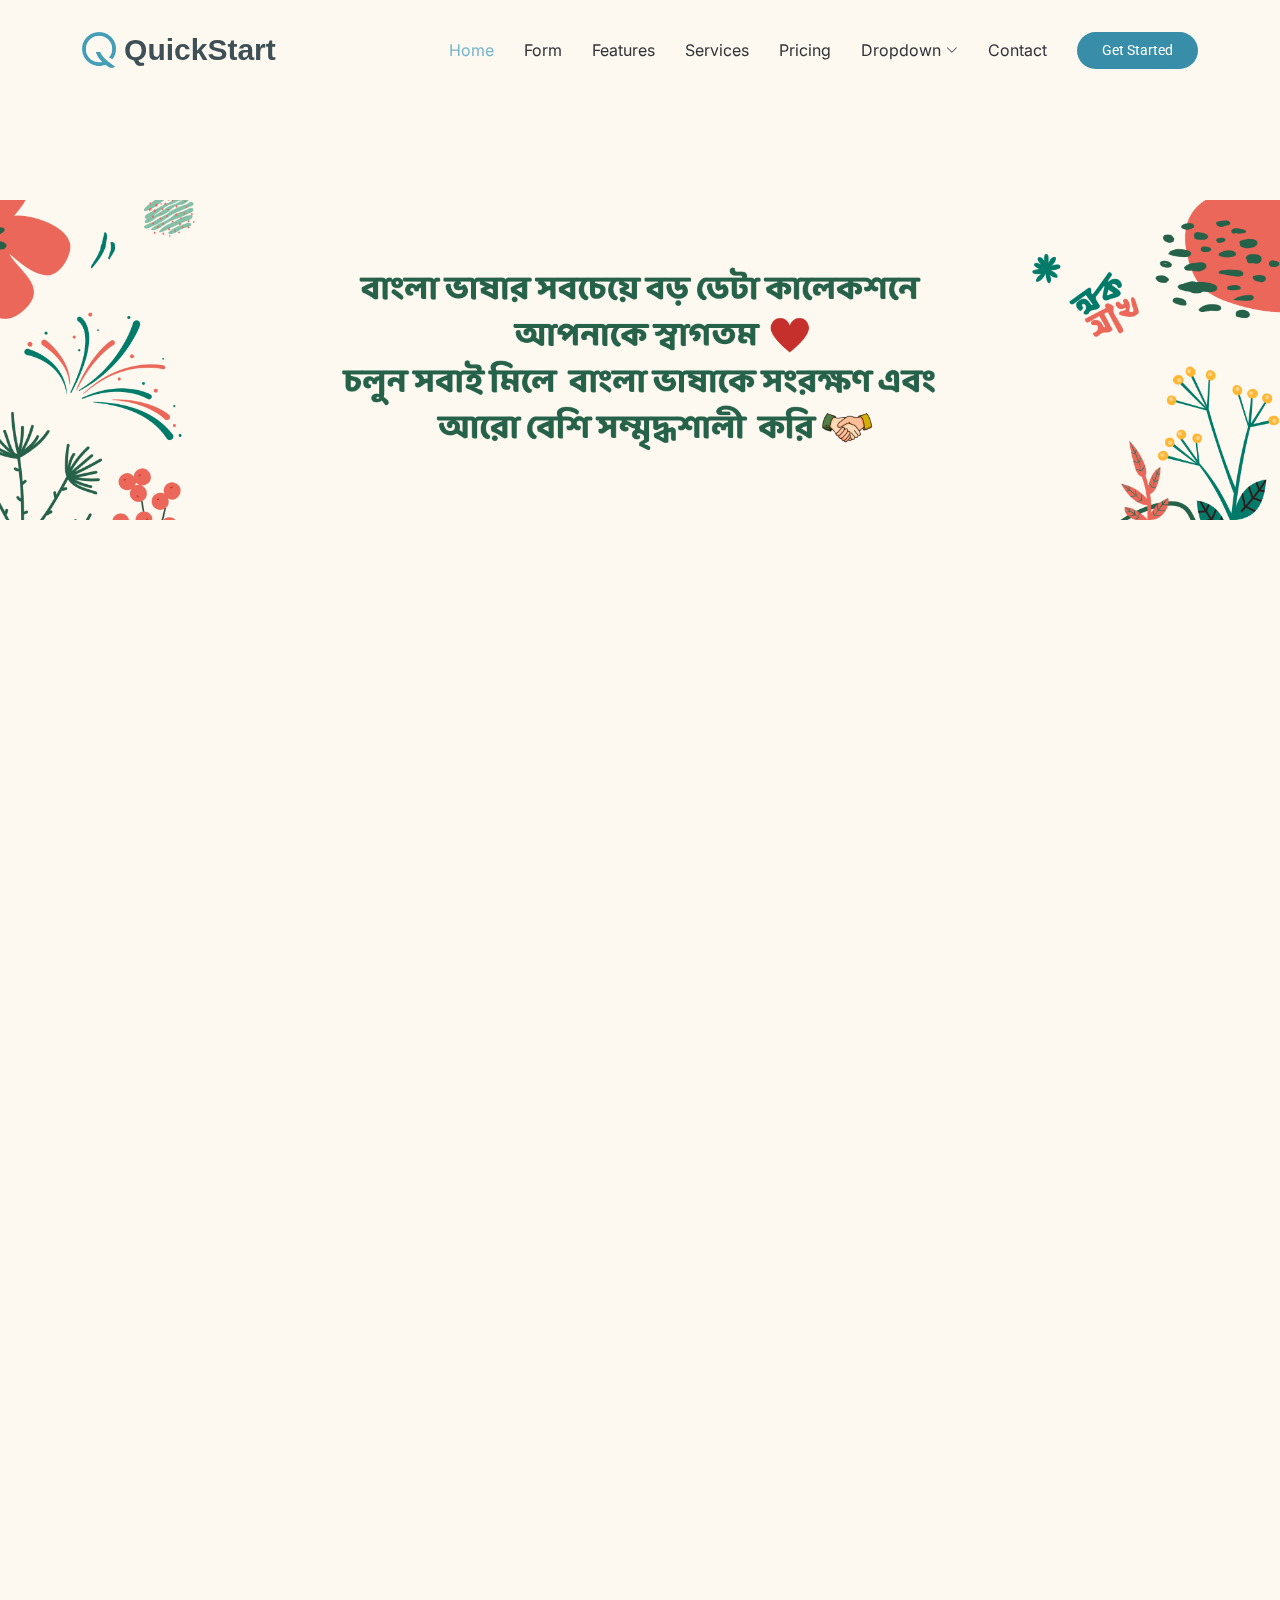
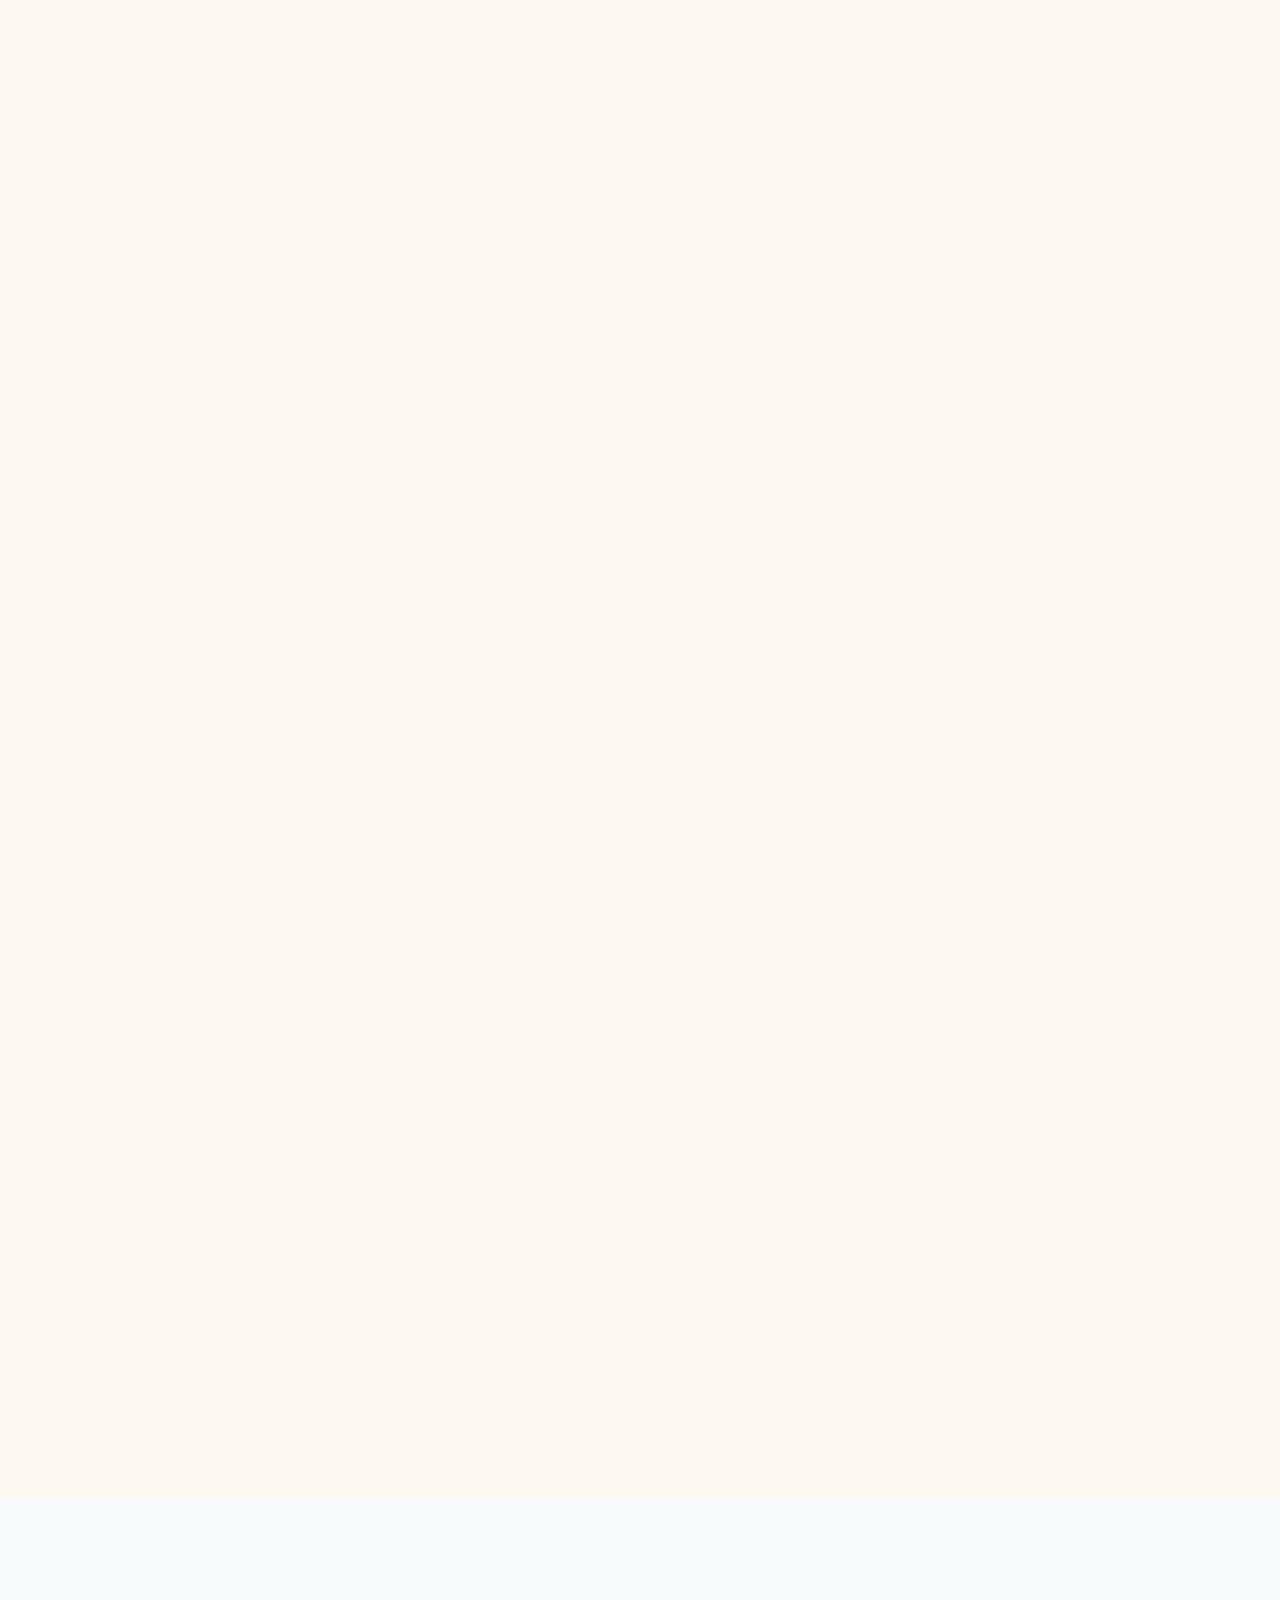
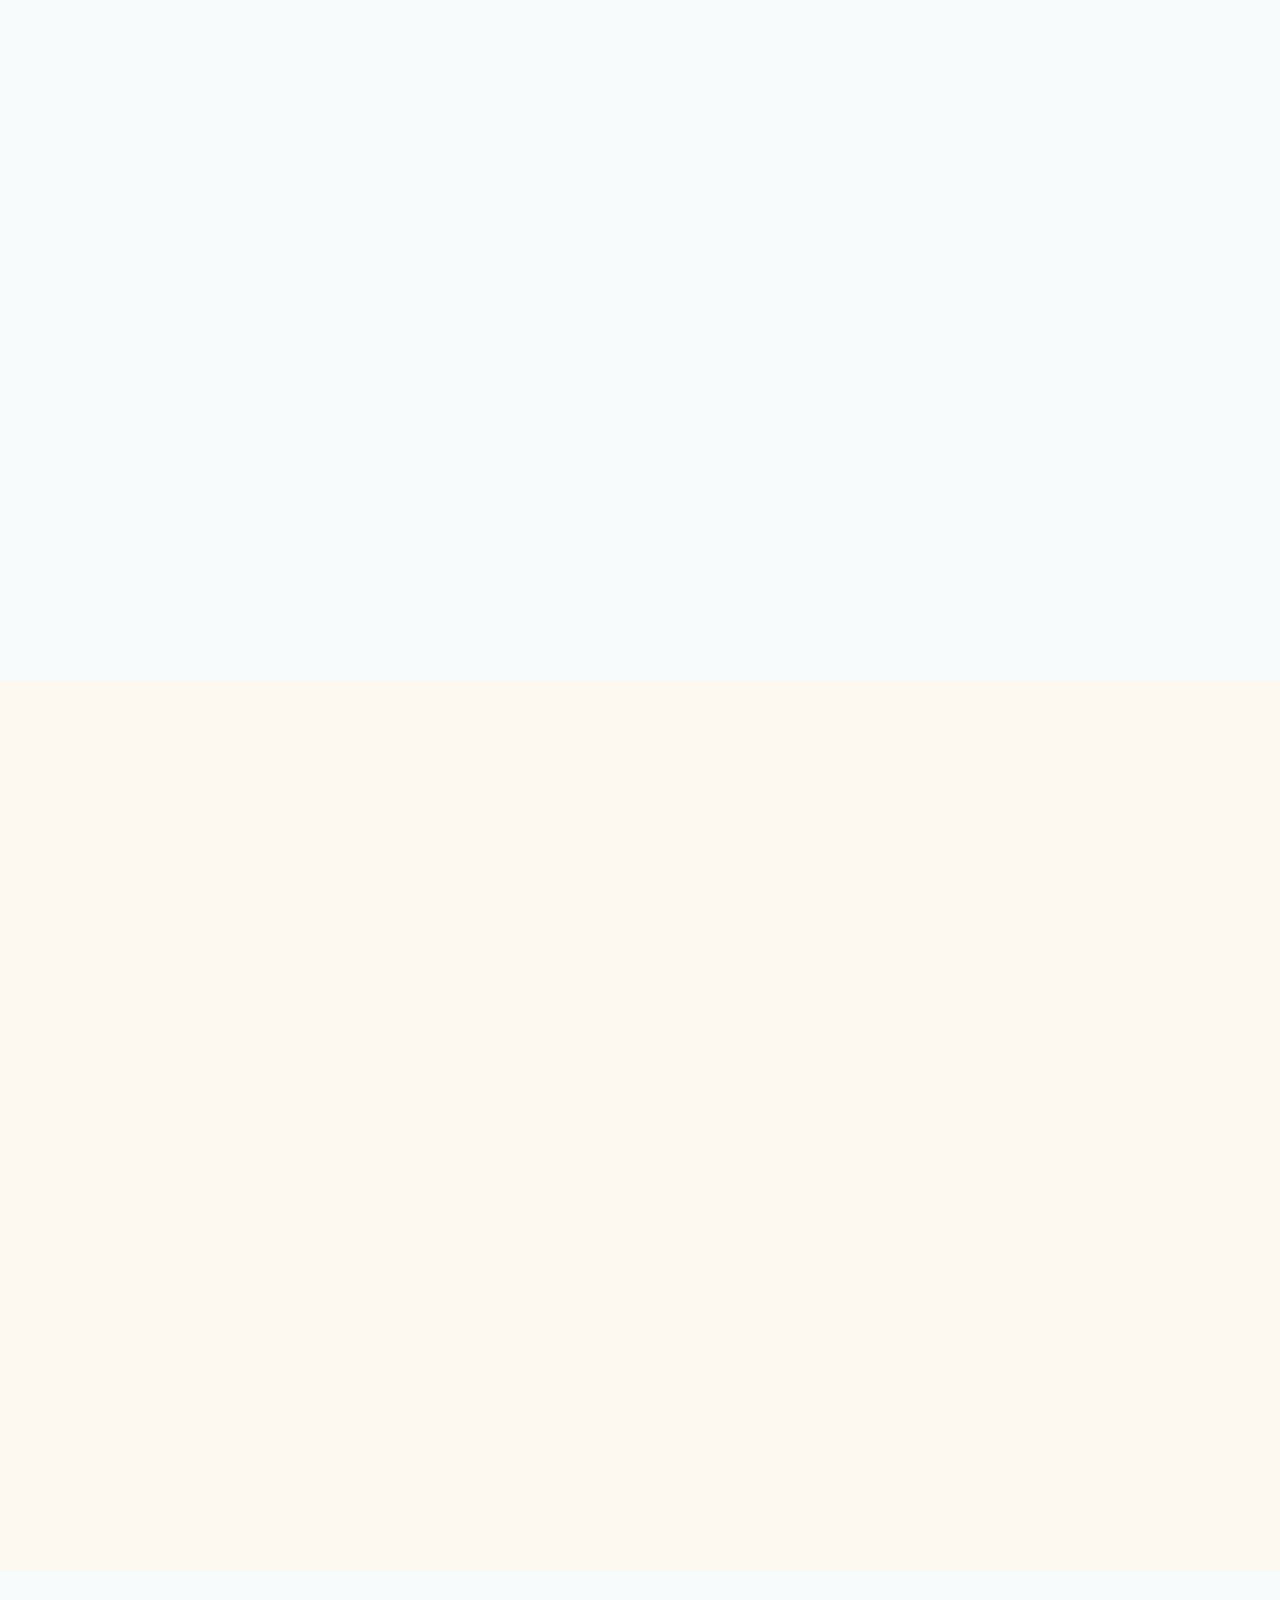
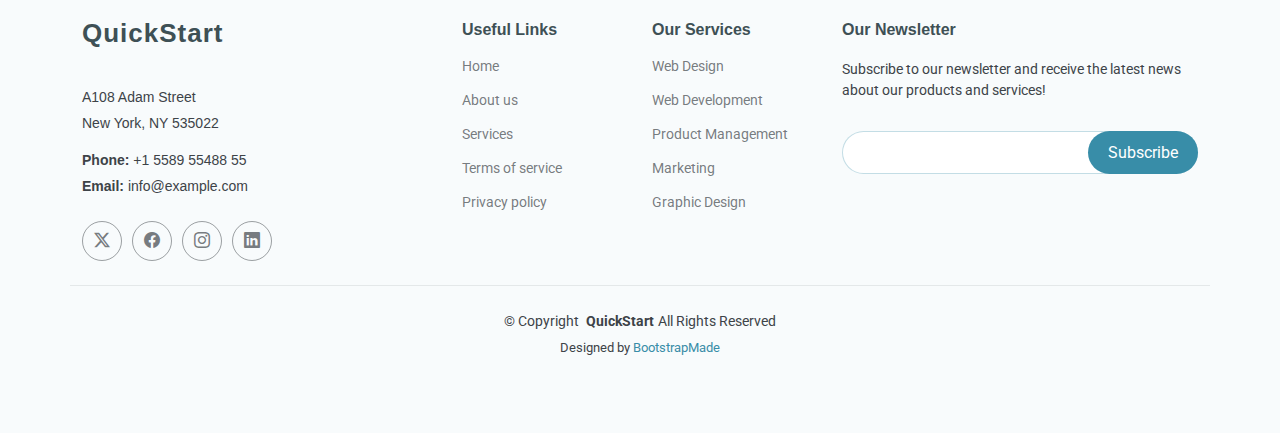
==== index.html @ 10b3183c "header image fixed 2.0" ====
<!DOCTYPE html>
<html lang="en">

<head>
  <meta charset="utf-8">
  <meta content="width=device-width, initial-scale=1.0" name="viewport">
  <title>Index - QuickStart Bootstrap Template</title>
  <meta name="description" content="">
  <meta name="keywords" content="">

  <!-- Favicons -->
  <link href="assets/img/favicon.png" rel="icon">
  <link href="assets/img/apple-touch-icon.png" rel="apple-touch-icon">

  <!-- Fonts -->
  <link href="https://fonts.googleapis.com" rel="preconnect">
  <link href="https://fonts.gstatic.com" rel="preconnect" crossorigin>
  <link
    href="https://fonts.googleapis.com/css2?family=Roboto:ital,wght@0,100;0,300;0,400;0,500;0,700;0,900;1,100;1,300;1,400;1,500;1,700;1,900&family=Inter:wght@100;200;300;400;500;600;700;800;900&family=Nunito:ital,wght@0,200;0,300;0,400;0,500;0,600;0,700;0,800;0,900;1,200;1,300;1,400;1,500;1,600;1,700;1,800;1,900&display=swap"
    rel="stylesheet">

  <!-- Vendor CSS Files -->
  <link href="assets/vendor/bootstrap/css/bootstrap.min.css" rel="stylesheet">
  <link href="assets/vendor/bootstrap-icons/bootstrap-icons.css" rel="stylesheet">
  <link href="assets/vendor/aos/aos.css" rel="stylesheet">
  <link href="assets/vendor/glightbox/css/glightbox.min.css" rel="stylesheet">
  <link href="assets/vendor/swiper/swiper-bundle.min.css" rel="stylesheet">

  <!-- Main CSS File -->
  <link href="assets/css/main.css" rel="stylesheet">

  <link href="https://fonts.googleapis.com/css2?family=Baloo+Da+2:wght@400;500&display=swap" rel="stylesheet">

<style>
  .bangla-text {
    font-family: 'Baloo Da 2', sans-serif !important;
    color: #09624B !important;
    font-size: 35px !important;
    font-weight: 700 !important;
    line-height: 56px !important;
    margin: 0 !important;
  }

  /* For small mobile devices (up to 480px) */
  @media (max-width: 480px) {
    .bangla-text {
      font-size: 24px !important;
      line-height: 36px !important;
    }
  }

  /* For medium mobile devices (481px - 767px) */
  @media (min-width: 481px) and (max-width: 767px) {
    .bangla-text {
      font-size: 20px !important;
      line-height: 42px !important;
    }
  }

  /* For tablets (768px - 1024px) */
  @media (min-width: 768px) and (max-width: 1024px) {
    .bangla-text {
      font-size: 22px !important;
      line-height: 48px !important;
    }
  }

  /* For small desktops (1025px - 1280px) */
  @media (min-width: 1025px) and (max-width: 1280px) {
    .bangla-text {
      font-size: 35px !important;
      line-height: 56px !important;
    }
  }

  /* For large desktops (1281px and above) */
  @media (min-width: 1281px) {
    .bangla-text {
      font-size: 38px !important;
      line-height: 60px !important;
    }
  }
</style>

  <!-- =======================================================
  * Template Name: QuickStart
  * Template URL: https://bootstrapmade.com/quickstart-bootstrap-startup-website-template/
  * Updated: Aug 07 2024 with Bootstrap v5.3.3
  * Author: BootstrapMade.com
  * License: https://bootstrapmade.com/license/
  ======================================================== -->
</head>

<body class="index-page">

  <header id="header" class="header d-flex align-items-center fixed-top">
    <div class="container-fluid container-xl position-relative d-flex align-items-center">

      <a href="index.html" class="logo d-flex align-items-center me-auto">
        <img src="assets/img/logo.png" alt="">
        <h1 class="sitename">QuickStart</h1>
      </a>

      <nav id="navmenu" class="navmenu">
        <ul>
          <li><a href="index.html#hero" class="active">Home</a></li>
          <li><a href="index.html#form">Form</a></li>
          <li><a href="index.html#features">Features</a></li>
          <li><a href="index.html#services">Services</a></li>
          <li><a href="index.html#pricing">Pricing</a></li>
          <li class="dropdown"><a href="#"><span>Dropdown</span> <i class="bi bi-chevron-down toggle-dropdown"></i></a>
            <ul>
              <li><a href="#">Dropdown 1</a></li>
              <li class="dropdown"><a href="#"><span>Deep Dropdown</span> <i
                    class="bi bi-chevron-down toggle-dropdown"></i></a>
                <ul>
                  <li><a href="#">Deep Dropdown 1</a></li>
                  <li><a href="#">Deep Dropdown 2</a></li>
                  <li><a href="#">Deep Dropdown 3</a></li>
                  <li><a href="#">Deep Dropdown 4</a></li>
                  <li><a href="#">Deep Dropdown 5</a></li>
                </ul>
              </li>
              <li><a href="#">Dropdown 2</a></li>
              <li><a href="#">Dropdown 3</a></li>
              <li><a href="#">Dropdown 4</a></li>
            </ul>
          </li>
          <li><a href="index.html#contact">Contact</a></li>
        </ul>
        <i class="mobile-nav-toggle d-xl-none bi bi-list"></i>
      </nav>

      <a class="btn-getstarted" href="index.html#about">Get Started</a>

    </div>
  </header>

  <main class="main">

    <!-- Hero Section -->
    <section id="hero" class="hero section">

      <div class="hero-bg">
        <img src="assets/img/custom/h1img.png">
      </div>


<!--      <div class="container text-center">-->
<!--        <div class="d-flex flex-column justify-content-center align-items-center">-->
<!--          <h1 data-aos="fade-up" class="bangla-text">বাংলা ভাষার সবচেয়ে বড় ডেটা কালেকশনে আপনাকে-->
<!--            স্বাগতম ❤️ <br>-->
<!--            চলুন সবাই মিলে বাংলা ভাষাকে সংরক্ষণ এবং-->
<!--            আরো বেশি সম্মৃদ্ধশালী করি</h1>-->

<!--          <div class="d-flex" data-aos="fade-up" data-aos-delay="200">-->
<!--            <a href="#about" class="btn-get-started">Get Started</a>-->
<!--            <a href="https://www.youtube.com/watch?v=Y7f98aduVJ8"-->
<!--              class="glightbox btn-watch-video d-flex align-items-center"><i class="bi bi-play-circle"></i><span>Watch-->
<!--                Video</span></a>-->
<!--          </div>-->

<!--        </div>-->
<!--      </div>-->

    </section><!-- /Hero Section -->


    <section id="form">
      <div class="container">
        <div class="row justify-content-center align-items-center">
          <iframe
            src="https://docs.google.com/forms/d/e/1FAIpQLSd2ylIhXduyusSPLFZAoxOhBKJCAeEVONIK8VtoV6R7YrQR6w/viewform?embedded=true"
            width="640" height="2045" frameborder="0" marginheight="0" marginwidth="0">Loading…</iframe>
        </div>
      </div>
    </section>

<!--    &lt;!&ndash; Featured Services Section &ndash;&gt;-->
<!--    <section id="featured-services" class="featured-services section light-background">-->

<!--      <div class="container">-->

<!--        <div class="row gy-4">-->

<!--          <div class="col-xl-4 col-lg-6" data-aos="fade-up" data-aos-delay="100">-->
<!--            <div class="service-item d-flex">-->
<!--              <div class="icon flex-shrink-0"><i class="bi bi-briefcase"></i></div>-->
<!--              <div>-->
<!--                <h4 class="title"><a href="#" class="stretched-link">Lorem Ipsum</a></h4>-->
<!--                <p class="description">Voluptatum deleniti atque corrupti quos dolores et quas molestias excepturi</p>-->
<!--              </div>-->
<!--            </div>-->
<!--          </div>-->
<!--          &lt;!&ndash; End Service Item &ndash;&gt;-->

<!--          <div class="col-xl-4 col-lg-6" data-aos="fade-up" data-aos-delay="200">-->
<!--            <div class="service-item d-flex">-->
<!--              <div class="icon flex-shrink-0"><i class="bi bi-card-checklist"></i></div>-->
<!--              <div>-->
<!--                <h4 class="title"><a href="#" class="stretched-link">Dolor Sitema</a></h4>-->
<!--                <p class="description">Minim veniam, quis nostrud exercitation ullamco laboris nisi ut aliquip exa</p>-->
<!--              </div>-->
<!--            </div>-->
<!--          </div>&lt;!&ndash; End Service Item &ndash;&gt;-->

<!--          <div class="col-xl-4 col-lg-6" data-aos="fade-up" data-aos-delay="300">-->
<!--            <div class="service-item d-flex">-->
<!--              <div class="icon flex-shrink-0"><i class="bi bi-bar-chart"></i></div>-->
<!--              <div>-->
<!--                <h4 class="title"><a href="#" class="stretched-link">Sed ut perspiciatis</a></h4>-->
<!--                <p class="description">Duis aute irure dolor in reprehenderit in voluptate velit esse cillum</p>-->
<!--              </div>-->
<!--            </div>-->
<!--          </div>&lt;!&ndash; End Service Item &ndash;&gt;-->

<!--        </div>-->

<!--      </div>-->

<!--    </section>&lt;!&ndash; /Featured Services Section &ndash;&gt;-->

<!--    &lt;!&ndash; About Section &ndash;&gt;-->
<!--    <section id="about" class="about section">-->

<!--      <div class="container">-->

<!--        <div class="row gy-4">-->

<!--          <div class="col-lg-6 content" data-aos="fade-up" data-aos-delay="100">-->
<!--            <p class="who-we-are">Who We Are</p>-->
<!--            <h3>Unleashing Potential with Creative Strategy</h3>-->
<!--            <p class="fst-italic">-->
<!--              Lorem ipsum dolor sit amet, consectetur adipiscing elit, sed do eiusmod tempor incididunt ut labore et-->
<!--              dolore-->
<!--              magna aliqua.-->
<!--            </p>-->
<!--            <ul>-->
<!--              <li><i class="bi bi-check-circle"></i> <span>Ullamco laboris nisi ut aliquip ex ea commodo-->
<!--                  consequat.</span></li>-->
<!--              <li><i class="bi bi-check-circle"></i> <span>Duis aute irure dolor in reprehenderit in voluptate-->
<!--                  velit.</span></li>-->
<!--              <li><i class="bi bi-check-circle"></i> <span>Ullamco laboris nisi ut aliquip ex ea commodo consequat. Duis-->
<!--                  aute irure dolor in reprehenderit in voluptate trideta storacalaperda mastiro dolore eu fugiat nulla-->
<!--                  pariatur.</span></li>-->
<!--            </ul>-->
<!--            <a href="#" class="read-more"><span>Read More</span><i class="bi bi-arrow-right"></i></a>-->
<!--          </div>-->

<!--          <div class="col-lg-6 about-images" data-aos="fade-up" data-aos-delay="200">-->
<!--            <div class="row gy-4">-->
<!--              <div class="col-lg-6">-->
<!--                <img src="assets/img/about-company-1.jpg" class="img-fluid" alt="">-->
<!--              </div>-->
<!--              <div class="col-lg-6">-->
<!--                <div class="row gy-4">-->
<!--                  <div class="col-lg-12">-->
<!--                    <img src="assets/img/about-company-2.jpg" class="img-fluid" alt="">-->
<!--                  </div>-->
<!--                  <div class="col-lg-12">-->
<!--                    <img src="assets/img/about-company-3.jpg" class="img-fluid" alt="">-->
<!--                  </div>-->
<!--                </div>-->
<!--              </div>-->
<!--            </div>-->

<!--          </div>-->

<!--        </div>-->

<!--      </div>-->
<!--    </section>&lt;!&ndash; /About Section &ndash;&gt;-->

<!--    &lt;!&ndash; Clients Section &ndash;&gt;-->
<!--    <section id="clients" class="clients section">-->

<!--      <div class="container" data-aos="fade-up">-->

<!--        <div class="row gy-4">-->

<!--          <div class="col-xl-2 col-md-3 col-6 client-logo">-->
<!--            <img src="assets/img/clients/client-1.png" class="img-fluid" alt="">-->
<!--          </div>&lt;!&ndash; End Client Item &ndash;&gt;-->

<!--          <div class="col-xl-2 col-md-3 col-6 client-logo">-->
<!--            <img src="assets/img/clients/client-2.png" class="img-fluid" alt="">-->
<!--          </div>&lt;!&ndash; End Client Item &ndash;&gt;-->

<!--          <div class="col-xl-2 col-md-3 col-6 client-logo">-->
<!--            <img src="assets/img/clients/client-3.png" class="img-fluid" alt="">-->
<!--          </div>&lt;!&ndash; End Client Item &ndash;&gt;-->

<!--          <div class="col-xl-2 col-md-3 col-6 client-logo">-->
<!--            <img src="assets/img/clients/client-4.png" class="img-fluid" alt="">-->
<!--          </div>&lt;!&ndash; End Client Item &ndash;&gt;-->

<!--          <div class="col-xl-2 col-md-3 col-6 client-logo">-->
<!--            <img src="assets/img/clients/client-5.png" class="img-fluid" alt="">-->
<!--          </div>&lt;!&ndash; End Client Item &ndash;&gt;-->

<!--          <div class="col-xl-2 col-md-3 col-6 client-logo">-->
<!--            <img src="assets/img/clients/client-6.png" class="img-fluid" alt="">-->
<!--          </div>&lt;!&ndash; End Client Item &ndash;&gt;-->

<!--        </div>-->

<!--      </div>-->

<!--    </section>&lt;!&ndash; /Clients Section &ndash;&gt;-->

<!--    &lt;!&ndash; Features Section &ndash;&gt;-->
<!--    <section id="features" class="features section">-->

<!--      &lt;!&ndash; Section Title &ndash;&gt;-->
<!--      <div class="container section-title" data-aos="fade-up">-->
<!--        <h2>Features</h2>-->
<!--        <p>Necessitatibus eius consequatur ex aliquid fuga eum quidem sint consectetur velit</p>-->
<!--      </div>&lt;!&ndash; End Section Title &ndash;&gt;-->

<!--      <div class="container">-->
<!--        <div class="row justify-content-between">-->

<!--          <div class="col-lg-5 d-flex align-items-center">-->

<!--            <ul class="nav nav-tabs" data-aos="fade-up" data-aos-delay="100">-->
<!--              <li class="nav-item">-->
<!--                <a class="nav-link active show" data-bs-toggle="tab" data-bs-target="#features-tab-1">-->
<!--                  <i class="bi bi-binoculars"></i>-->
<!--                  <div>-->
<!--                    <h4 class="d-none d-lg-block">Modi sit est dela pireda nest</h4>-->
<!--                    <p>-->
<!--                      Ullamco laboris nisi ut aliquip ex ea commodo consequat. Duis aute irure dolor in reprehenderit in-->
<!--                      voluptate-->
<!--                      velit esse cillum dolore eu fugiat nulla pariatur-->
<!--                    </p>-->
<!--                  </div>-->
<!--                </a>-->
<!--              </li>-->
<!--              <li class="nav-item">-->
<!--                <a class="nav-link" data-bs-toggle="tab" data-bs-target="#features-tab-2">-->
<!--                  <i class="bi bi-box-seam"></i>-->
<!--                  <div>-->
<!--                    <h4 class="d-none d-lg-block">Unde praesenti mara setra le</h4>-->
<!--                    <p>-->
<!--                      Recusandae atque nihil. Delectus vitae non similique magnam molestiae sapiente similique-->
<!--                      tenetur aut voluptates sed voluptas ipsum voluptas-->
<!--                    </p>-->
<!--                  </div>-->
<!--                </a>-->
<!--              </li>-->
<!--              <li class="nav-item">-->
<!--                <a class="nav-link" data-bs-toggle="tab" data-bs-target="#features-tab-3">-->
<!--                  <i class="bi bi-brightness-high"></i>-->
<!--                  <div>-->
<!--                    <h4 class="d-none d-lg-block">Pariatur explica nitro dela</h4>-->
<!--                    <p>-->
<!--                      Excepteur sint occaecat cupidatat non proident, sunt in culpa qui officia deserunt mollit anim id-->
<!--                      est laborum-->
<!--                      Debitis nulla est maxime voluptas dolor aut-->
<!--                    </p>-->
<!--                  </div>-->
<!--                </a>-->
<!--              </li>-->
<!--            </ul>&lt;!&ndash; End Tab Nav &ndash;&gt;-->

<!--          </div>-->

<!--          <div class="col-lg-6">-->

<!--            <div class="tab-content" data-aos="fade-up" data-aos-delay="200">-->

<!--              <div class="tab-pane fade active show" id="features-tab-1">-->
<!--                <img src="assets/img/tabs-1.jpg" alt="" class="img-fluid">-->
<!--              </div>&lt;!&ndash; End Tab Content Item &ndash;&gt;-->

<!--              <div class="tab-pane fade" id="features-tab-2">-->
<!--                <img src="assets/img/tabs-2.jpg" alt="" class="img-fluid">-->
<!--              </div>&lt;!&ndash; End Tab Content Item &ndash;&gt;-->

<!--              <div class="tab-pane fade" id="features-tab-3">-->
<!--                <img src="assets/img/tabs-3.jpg" alt="" class="img-fluid">-->
<!--              </div>&lt;!&ndash; End Tab Content Item &ndash;&gt;-->
<!--            </div>-->

<!--          </div>-->

<!--        </div>-->

<!--      </div>-->

<!--    </section>&lt;!&ndash; /Features Section &ndash;&gt;-->

<!--    &lt;!&ndash; Features Details Section &ndash;&gt;-->
<!--    <section id="features-details" class="features-details section">-->

<!--      <div class="container">-->

<!--        <div class="row gy-4 justify-content-between features-item">-->

<!--          <div class="col-lg-6" data-aos="fade-up" data-aos-delay="100">-->
<!--            <img src="assets/img/features-1.jpg" class="img-fluid" alt="">-->
<!--          </div>-->

<!--          <div class="col-lg-5 d-flex align-items-center" data-aos="fade-up" data-aos-delay="200">-->
<!--            <div class="content">-->
<!--              <h3>Corporis temporibus maiores provident</h3>-->
<!--              <p>-->
<!--                Ullamco laboris nisi ut aliquip ex ea commodo consequat. Duis aute irure dolor in reprehenderit in-->
<!--                voluptate-->
<!--                velit esse cillum dolore eu fugiat nulla pariatur. Excepteur sint occaecat cupidatat non proident.-->
<!--              </p>-->
<!--              <a href="#" class="btn more-btn">Learn More</a>-->
<!--            </div>-->
<!--          </div>-->

<!--        </div>&lt;!&ndash; Features Item &ndash;&gt;-->

<!--        <div class="row gy-4 justify-content-between features-item">-->

<!--          <div class="col-lg-5 d-flex align-items-center order-2 order-lg-1" data-aos="fade-up" data-aos-delay="100">-->

<!--            <div class="content">-->
<!--              <h3>Neque ipsum omnis sapiente quod quia dicta</h3>-->
<!--              <p>-->
<!--                Quidem qui dolore incidunt aut. In assumenda harum id iusto lorena plasico mares-->
<!--              </p>-->
<!--              <ul>-->
<!--                <li><i class="bi bi-easel flex-shrink-0"></i> Et corporis ea eveniet ducimus.</li>-->
<!--                <li><i class="bi bi-patch-check flex-shrink-0"></i> Exercitationem dolorem sapiente.</li>-->
<!--                <li><i class="bi bi-brightness-high flex-shrink-0"></i> Veniam quia modi magnam.</li>-->
<!--              </ul>-->
<!--              <p></p>-->
<!--              <a href="#" class="btn more-btn">Learn More</a>-->
<!--            </div>-->

<!--          </div>-->

<!--          <div class="col-lg-6 order-1 order-lg-2" data-aos="fade-up" data-aos-delay="200">-->
<!--            <img src="assets/img/features-2.jpg" class="img-fluid" alt="">-->
<!--          </div>-->

<!--        </div>&lt;!&ndash; Features Item &ndash;&gt;-->

<!--      </div>-->

<!--    </section>&lt;!&ndash; /Features Details Section &ndash;&gt;-->

<!--    &lt;!&ndash; Services Section &ndash;&gt;-->
<!--    <section id="services" class="services section light-background">-->

<!--      &lt;!&ndash; Section Title &ndash;&gt;-->
<!--      <div class="container section-title" data-aos="fade-up">-->
<!--        <h2>Services</h2>-->
<!--        <p>Necessitatibus eius consequatur ex aliquid fuga eum quidem sint consectetur velit</p>-->
<!--      </div>&lt;!&ndash; End Section Title &ndash;&gt;-->

<!--      <div class="container">-->

<!--        <div class="row g-5">-->

<!--          <div class="col-lg-6" data-aos="fade-up" data-aos-delay="100">-->
<!--            <div class="service-item item-cyan position-relative">-->
<!--              <i class="bi bi-activity icon"></i>-->
<!--              <div>-->
<!--                <h3>Nesciunt Mete</h3>-->
<!--                <p>Provident nihil minus qui consequatur non omnis maiores. Eos accusantium minus dolores iure-->
<!--                  perferendis tempore et consequatur.</p>-->
<!--                <a href="#" class="read-more stretched-link">Learn More <i class="bi bi-arrow-right"></i></a>-->
<!--              </div>-->
<!--            </div>-->
<!--          </div>&lt;!&ndash; End Service Item &ndash;&gt;-->

<!--          <div class="col-lg-6" data-aos="fade-up" data-aos-delay="200">-->
<!--            <div class="service-item item-orange position-relative">-->
<!--              <i class="bi bi-broadcast icon"></i>-->
<!--              <div>-->
<!--                <h3>Eosle Commodi</h3>-->
<!--                <p>Ut autem aut autem non a. Sint sint sit facilis nam iusto sint. Libero corrupti neque eum hic non ut-->
<!--                  nesciunt dolorem.</p>-->
<!--                <a href="#" class="read-more stretched-link">Learn More <i class="bi bi-arrow-right"></i></a>-->
<!--              </div>-->
<!--            </div>-->
<!--          </div>&lt;!&ndash; End Service Item &ndash;&gt;-->

<!--          <div class="col-lg-6" data-aos="fade-up" data-aos-delay="300">-->
<!--            <div class="service-item item-teal position-relative">-->
<!--              <i class="bi bi-easel icon"></i>-->
<!--              <div>-->
<!--                <h3>Ledo Markt</h3>-->
<!--                <p>Ut excepturi voluptatem nisi sed. Quidem fuga consequatur. Minus ea aut. Vel qui id voluptas adipisci-->
<!--                  eos earum corrupti.</p>-->
<!--                <a href="#" class="read-more stretched-link">Learn More <i class="bi bi-arrow-right"></i></a>-->
<!--              </div>-->
<!--            </div>-->
<!--          </div>&lt;!&ndash; End Service Item &ndash;&gt;-->

<!--          <div class="col-lg-6" data-aos="fade-up" data-aos-delay="400">-->
<!--            <div class="service-item item-red position-relative">-->
<!--              <i class="bi bi-bounding-box-circles icon"></i>-->
<!--              <div>-->
<!--                <h3>Asperiores Commodi</h3>-->
<!--                <p>Non et temporibus minus omnis sed dolor esse consequatur. Cupiditate sed error ea fuga sit provident-->
<!--                  adipisci neque.</p>-->
<!--                <a href="#" class="read-more stretched-link">Learn More <i class="bi bi-arrow-right"></i></a>-->
<!--              </div>-->
<!--            </div>-->
<!--          </div>&lt;!&ndash; End Service Item &ndash;&gt;-->

<!--          <div class="col-lg-6" data-aos="fade-up" data-aos-delay="500">-->
<!--            <div class="service-item item-indigo position-relative">-->
<!--              <i class="bi bi-calendar4-week icon"></i>-->
<!--              <div>-->
<!--                <h3>Velit Doloremque.</h3>-->
<!--                <p>Cumque et suscipit saepe. Est maiores autem enim facilis ut aut ipsam corporis aut. Sed animi at-->
<!--                  autem alias eius labore.</p>-->
<!--                <a href="#" class="read-more stretched-link">Learn More <i class="bi bi-arrow-right"></i></a>-->
<!--              </div>-->
<!--            </div>-->
<!--          </div>&lt;!&ndash; End Service Item &ndash;&gt;-->

<!--          <div class="col-lg-6" data-aos="fade-up" data-aos-delay="600">-->
<!--            <div class="service-item item-pink position-relative">-->
<!--              <i class="bi bi-chat-square-text icon"></i>-->
<!--              <div>-->
<!--                <h3>Dolori Architecto</h3>-->
<!--                <p>Hic molestias ea quibusdam eos. Fugiat enim doloremque aut neque non et debitis iure. Corrupti-->
<!--                  recusandae ducimus enim.</p>-->
<!--                <a href="#" class="read-more stretched-link">Learn More <i class="bi bi-arrow-right"></i></a>-->
<!--              </div>-->
<!--            </div>-->
<!--          </div>&lt;!&ndash; End Service Item &ndash;&gt;-->

<!--        </div>-->

<!--      </div>-->

<!--    </section>&lt;!&ndash; /Services Section &ndash;&gt;-->

<!--    &lt;!&ndash; More Features Section &ndash;&gt;-->
<!--    <section id="more-features" class="more-features section">-->

<!--      <div class="container">-->

<!--        <div class="row justify-content-around gy-4">-->

<!--          <div class="col-lg-6 d-flex flex-column justify-content-center order-2 order-lg-1" data-aos="fade-up"-->
<!--            data-aos-delay="100">-->
<!--            <h3>Enim quis est voluptatibus aliquid consequatur</h3>-->
<!--            <p>Esse voluptas cumque vel exercitationem. Reiciendis est hic accusamus. Non ipsam et sed minima temporibus-->
<!--              laudantium. Soluta voluptate sed facere corporis dolores excepturi</p>-->

<!--            <div class="row">-->

<!--              <div class="col-lg-6 icon-box d-flex">-->
<!--                <i class="bi bi-easel flex-shrink-0"></i>-->
<!--                <div>-->
<!--                  <h4>Lorem Ipsum</h4>-->
<!--                  <p>Voluptatum deleniti atque corrupti quos dolores et quas molestias </p>-->
<!--                </div>-->
<!--              </div>&lt;!&ndash; End Icon Box &ndash;&gt;-->

<!--              <div class="col-lg-6 icon-box d-flex">-->
<!--                <i class="bi bi-patch-check flex-shrink-0"></i>-->
<!--                <div>-->
<!--                  <h4>Nemo Enim</h4>-->
<!--                  <p>At vero eos et accusamus et iusto odio dignissimos ducimus qui blanditiise</p>-->
<!--                </div>-->
<!--              </div>&lt;!&ndash; End Icon Box &ndash;&gt;-->

<!--              <div class="col-lg-6 icon-box d-flex">-->
<!--                <i class="bi bi-brightness-high flex-shrink-0"></i>-->
<!--                <div>-->
<!--                  <h4>Dine Pad</h4>-->
<!--                  <p>Explicabo est voluptatum asperiores consequatur magnam. Et veritatis odit</p>-->
<!--                </div>-->
<!--              </div>&lt;!&ndash; End Icon Box &ndash;&gt;-->

<!--              <div class="col-lg-6 icon-box d-flex">-->
<!--                <i class="bi bi-brightness-high flex-shrink-0"></i>-->
<!--                <div>-->
<!--                  <h4>Tride clov</h4>-->
<!--                  <p>Est voluptatem labore deleniti quis a delectus et. Saepe dolorem libero sit</p>-->
<!--                </div>-->
<!--              </div>&lt;!&ndash; End Icon Box &ndash;&gt;-->

<!--            </div>-->

<!--          </div>-->

<!--          <div class="features-image col-lg-5 order-1 order-lg-2" data-aos="fade-up" data-aos-delay="200">-->
<!--            <img src="assets/img/features-3.jpg" alt="">-->
<!--          </div>-->

<!--        </div>-->

<!--      </div>-->

<!--    </section>&lt;!&ndash; /More Features Section &ndash;&gt;-->

<!--    &lt;!&ndash; Pricing Section &ndash;&gt;-->
<!--    <section id="pricing" class="pricing section">-->

<!--      &lt;!&ndash; Section Title &ndash;&gt;-->
<!--      <div class="container section-title" data-aos="fade-up">-->
<!--        <h2>Pricing</h2>-->
<!--        <p>Necessitatibus eius consequatur ex aliquid fuga eum quidem sint consectetur velit</p>-->
<!--      </div>&lt;!&ndash; End Section Title &ndash;&gt;-->

<!--      <div class="container">-->

<!--        <div class="row gy-4">-->

<!--          <div class="col-lg-4" data-aos="zoom-in" data-aos-delay="100">-->
<!--            <div class="pricing-item">-->
<!--              <h3>Free Plan</h3>-->
<!--              <p class="description">Ullam mollitia quasi nobis soluta in voluptatum et sint palora dex strater</p>-->
<!--              <h4><sup>$</sup>0<span> / month</span></h4>-->
<!--              <a href="#" class="cta-btn">Start a free trial</a>-->
<!--              <p class="text-center small">No credit card required</p>-->
<!--              <ul>-->
<!--                <li><i class="bi bi-check"></i> <span>Quam adipiscing vitae proin</span></li>-->
<!--                <li><i class="bi bi-check"></i> <span>Nec feugiat nisl pretium</span></li>-->
<!--                <li><i class="bi bi-check"></i> <span>Nulla at volutpat diam uteera</span></li>-->
<!--                <li class="na"><i class="bi bi-x"></i> <span>Pharetra massa massa ultricies</span></li>-->
<!--                <li class="na"><i class="bi bi-x"></i> <span>Massa ultricies mi quis hendrerit</span></li>-->
<!--                <li class="na"><i class="bi bi-x"></i> <span>Voluptate id voluptas qui sed aperiam rerum</span></li>-->
<!--                <li class="na"><i class="bi bi-x"></i> <span>Iure nihil dolores recusandae odit voluptatibus</span></li>-->
<!--              </ul>-->
<!--            </div>-->
<!--          </div>&lt;!&ndash; End Pricing Item &ndash;&gt;-->

<!--          <div class="col-lg-4" data-aos="zoom-in" data-aos-delay="200">-->
<!--            <div class="pricing-item featured">-->
<!--              <p class="popular">Popular</p>-->
<!--              <h3>Business Plan</h3>-->
<!--              <p class="description">Ullam mollitia quasi nobis soluta in voluptatum et sint palora dex strater</p>-->
<!--              <h4><sup>$</sup>29<span> / month</span></h4>-->
<!--              <a href="#" class="cta-btn">Start a free trial</a>-->
<!--              <p class="text-center small">No credit card required</p>-->
<!--              <ul>-->
<!--                <li><i class="bi bi-check"></i> <span>Quam adipiscing vitae proin</span></li>-->
<!--                <li><i class="bi bi-check"></i> <span>Nec feugiat nisl pretium</span></li>-->
<!--                <li><i class="bi bi-check"></i> <span>Nulla at volutpat diam uteera</span></li>-->
<!--                <li><i class="bi bi-check"></i> <span>Pharetra massa massa ultricies</span></li>-->
<!--                <li><i class="bi bi-check"></i> <span>Massa ultricies mi quis hendrerit</span></li>-->
<!--                <li><i class="bi bi-check"></i> <span>Voluptate id voluptas qui sed aperiam rerum</span></li>-->
<!--                <li class="na"><i class="bi bi-x"></i> <span>Iure nihil dolores recusandae odit voluptatibus</span></li>-->
<!--              </ul>-->
<!--            </div>-->
<!--          </div>&lt;!&ndash; End Pricing Item &ndash;&gt;-->

<!--          <div class="col-lg-4" data-aos="zoom-in" data-aos-delay="300">-->
<!--            <div class="pricing-item">-->
<!--              <h3>Developer Plan</h3>-->
<!--              <p class="description">Ullam mollitia quasi nobis soluta in voluptatum et sint palora dex strater</p>-->
<!--              <h4><sup>$</sup>49<span> / month</span></h4>-->
<!--              <a href="#" class="cta-btn">Start a free trial</a>-->
<!--              <p class="text-center small">No credit card required</p>-->
<!--              <ul>-->
<!--                <li><i class="bi bi-check"></i> <span>Quam adipiscing vitae proin</span></li>-->
<!--                <li><i class="bi bi-check"></i> <span>Nec feugiat nisl pretium</span></li>-->
<!--                <li><i class="bi bi-check"></i> <span>Nulla at volutpat diam uteera</span></li>-->
<!--                <li><i class="bi bi-check"></i> <span>Pharetra massa massa ultricies</span></li>-->
<!--                <li><i class="bi bi-check"></i> <span>Massa ultricies mi quis hendrerit</span></li>-->
<!--                <li><i class="bi bi-check"></i> <span>Voluptate id voluptas qui sed aperiam rerum</span></li>-->
<!--                <li><i class="bi bi-check"></i> <span>Iure nihil dolores recusandae odit voluptatibus</span></li>-->
<!--              </ul>-->
<!--            </div>-->
<!--          </div>&lt;!&ndash; End Pricing Item &ndash;&gt;-->

<!--        </div>-->

<!--      </div>-->

<!--    </section>&lt;!&ndash; /Pricing Section &ndash;&gt;-->

<!--    &lt;!&ndash; Faq Section &ndash;&gt;-->
<!--    <section id="faq" class="faq section">-->

<!--      &lt;!&ndash; Section Title &ndash;&gt;-->
<!--      <div class="container section-title" data-aos="fade-up">-->
<!--        <h2>Frequently Asked Questions</h2>-->
<!--      </div>&lt;!&ndash; End Section Title &ndash;&gt;-->

<!--      <div class="container">-->

<!--        <div class="row justify-content-center">-->

<!--          <div class="col-lg-10" data-aos="fade-up" data-aos-delay="100">-->

<!--            <div class="faq-container">-->

<!--              <div class="faq-item faq-active">-->
<!--                <h3>Non consectetur a erat nam at lectus urna duis?</h3>-->
<!--                <div class="faq-content">-->
<!--                  <p>Feugiat pretium nibh ipsum consequat. Tempus iaculis urna id volutpat lacus laoreet non curabitur-->
<!--                    gravida. Venenatis lectus magna fringilla urna porttitor rhoncus dolor purus non.</p>-->
<!--                </div>-->
<!--                <i class="faq-toggle bi bi-chevron-right"></i>-->
<!--              </div>&lt;!&ndash; End Faq item&ndash;&gt;-->

<!--              <div class="faq-item">-->
<!--                <h3>Feugiat scelerisque varius morbi enim nunc faucibus?</h3>-->
<!--                <div class="faq-content">-->
<!--                  <p>Dolor sit amet consectetur adipiscing elit pellentesque habitant morbi. Id interdum velit laoreet-->
<!--                    id donec ultrices. Fringilla phasellus faucibus scelerisque eleifend donec pretium. Est pellentesque-->
<!--                    elit ullamcorper dignissim. Mauris ultrices eros in cursus turpis massa tincidunt dui.</p>-->
<!--                </div>-->
<!--                <i class="faq-toggle bi bi-chevron-right"></i>-->
<!--              </div>&lt;!&ndash; End Faq item&ndash;&gt;-->

<!--              <div class="faq-item">-->
<!--                <h3>Dolor sit amet consectetur adipiscing elit pellentesque?</h3>-->
<!--                <div class="faq-content">-->
<!--                  <p>Eleifend mi in nulla posuere sollicitudin aliquam ultrices sagittis orci. Faucibus pulvinar-->
<!--                    elementum integer enim. Sem nulla pharetra diam sit amet nisl suscipit. Rutrum tellus pellentesque-->
<!--                    eu tincidunt. Lectus urna duis convallis convallis tellus. Urna molestie at elementum eu facilisis-->
<!--                    sed odio morbi quis</p>-->
<!--                </div>-->
<!--                <i class="faq-toggle bi bi-chevron-right"></i>-->
<!--              </div>&lt;!&ndash; End Faq item&ndash;&gt;-->

<!--              <div class="faq-item">-->
<!--                <h3>Ac odio tempor orci dapibus. Aliquam eleifend mi in nulla?</h3>-->
<!--                <div class="faq-content">-->
<!--                  <p>Dolor sit amet consectetur adipiscing elit pellentesque habitant morbi. Id interdum velit laoreet-->
<!--                    id donec ultrices. Fringilla phasellus faucibus scelerisque eleifend donec pretium. Est pellentesque-->
<!--                    elit ullamcorper dignissim. Mauris ultrices eros in cursus turpis massa tincidunt dui.</p>-->
<!--                </div>-->
<!--                <i class="faq-toggle bi bi-chevron-right"></i>-->
<!--              </div>&lt;!&ndash; End Faq item&ndash;&gt;-->

<!--              <div class="faq-item">-->
<!--                <h3>Tempus quam pellentesque nec nam aliquam sem et tortor?</h3>-->
<!--                <div class="faq-content">-->
<!--                  <p>Molestie a iaculis at erat pellentesque adipiscing commodo. Dignissim suspendisse in est ante in.-->
<!--                    Nunc vel risus commodo viverra maecenas accumsan. Sit amet nisl suscipit adipiscing bibendum est.-->
<!--                    Purus gravida quis blandit turpis cursus in</p>-->
<!--                </div>-->
<!--                <i class="faq-toggle bi bi-chevron-right"></i>-->
<!--              </div>&lt;!&ndash; End Faq item&ndash;&gt;-->

<!--              <div class="faq-item">-->
<!--                <h3>Perspiciatis quod quo quos nulla quo illum ullam?</h3>-->
<!--                <div class="faq-content">-->
<!--                  <p>Enim ea facilis quaerat voluptas quidem et dolorem. Quis et consequatur non sed in suscipit sequi.-->
<!--                    Distinctio ipsam dolore et.</p>-->
<!--                </div>-->
<!--                <i class="faq-toggle bi bi-chevron-right"></i>-->
<!--              </div>&lt;!&ndash; End Faq item&ndash;&gt;-->

<!--            </div>-->

<!--          </div>&lt;!&ndash; End Faq Column&ndash;&gt;-->

<!--        </div>-->

<!--      </div>-->

<!--    </section>&lt;!&ndash; /Faq Section &ndash;&gt;-->

    <!-- Testimonials Section -->
          <div class="container section-title" data-aos="fade-up" style="font-family:'Baloo Da 2', sans-serif">
        <h2>Organizers</h2>
        <h5>আমরা সবাইকে বাংলা ভাষাকে উদযাপন ও রক্ষা করতে একসাথে কাজ করার জন্য আমন্ত্রণ জানাচ্ছি। আমাদের লক্ষ্য শুধু বাংলা ভাষা নয়, দেশের নানা অঞ্চলের সুন্দর আঞ্চলিক ভাষাগুলোও বাঁচিয়ে রাখা। </h5>

 <h5>সিলেটের টান, চট্টগ্রামের ভিন্ন ধ্বনি, নোয়াখালীর প্রাণবন্ত ভাষা, খুলনার মিষ্টি সুর — প্রত্যেকটা ভাষাই আমাদের সংস্কৃতির অংশ। </h5>

<H5>আসুন, একসাথে বাংলার সব রূপকে বরণ করি, যাতে এটি শহর থেকে গ্রাম পর্যন্ত ছড়িয়ে পড়ে। QR কোড স্ক্যান করে আমাদের সাথে যোগ দিন, আর ভাষার ঐতিহ্য রক্ষা করতে এগিয়ে আসুন!</h5>
          </div>
    <section id="testimonials" class="testimonials section light-background">

      <!-- Section Title -->
      <div class="container section-title" data-aos="fade-up">
        <h2>Organizers</h2>
  </div><!-- End Section Title -->

      <div class="container" data-aos="fade-up" data-aos-delay="100">

        <div class="swiper init-swiper">
          <script type="application/json" class="swiper-config">
            {
              "loop": true,
              "speed": 600,
              "autoplay": {
                "delay": 5000
              },
              "slidesPerView": "auto",
              "pagination": {
                "el": ".swiper-pagination",
                "type": "bullets",
                "clickable": true
              },
              "breakpoints": {
                "320": {
                  "slidesPerView": 1,
                  "spaceBetween": 40
                },
                "1200": {
                  "slidesPerView": 3,
                  "spaceBetween": 1
                }
              }
            }
          </script>
          <div class="swiper-wrapper">

            <div class="swiper-slide">
              <div class="testimonial-item">
                <div class="stars">
                  <i class="bi bi-star-fill"></i><i class="bi bi-star-fill"></i><i class="bi bi-star-fill"></i><i
                    class="bi bi-star-fill"></i><i class="bi bi-star-fill"></i>
                </div>
                <p>
                  Proin iaculis purus consequat sem cure digni ssim donec porttitora entum suscipit rhoncus. Accusantium
                  quam, ultricies eget id, aliquam eget nibh et. Maecen aliquam, risus at semper.
                </p>
                <div class="profile mt-auto">
                  <img src="assets/img/testimonials/testimonials-1.jpg" class="testimonial-img" alt="">
                  <h3>Saul Goodman</h3>
                  <h4>Ceo &amp; Founder</h4>
                </div>
              </div>
            </div><!-- End testimonial item -->

            <div class="swiper-slide">
              <div class="testimonial-item">
                <div class="stars">
                  <i class="bi bi-star-fill"></i><i class="bi bi-star-fill"></i><i class="bi bi-star-fill"></i><i
                    class="bi bi-star-fill"></i><i class="bi bi-star-fill"></i>
                </div>
                <p>
                  Export tempor illum tamen malis malis eram quae irure esse labore quem cillum quid cillum eram malis
                  quorum velit fore eram velit sunt aliqua noster fugiat irure amet legam anim culpa.
                </p>
                <div class="profile mt-auto">
                  <img src="assets/img/testimonials/testimonials-2.jpg" class="testimonial-img" alt="">
                  <h3>Sara Wilsson</h3>
                  <h4>Designer</h4>
                </div>
              </div>
            </div><!-- End testimonial item -->

            <div class="swiper-slide">
              <div class="testimonial-item">
                <div class="stars">
                  <i class="bi bi-star-fill"></i><i class="bi bi-star-fill"></i><i class="bi bi-star-fill"></i><i
                    class="bi bi-star-fill"></i><i class="bi bi-star-fill"></i>
                </div>
                <p>
                  Enim nisi quem export duis labore cillum quae magna enim sint quorum nulla quem veniam duis minim
                  tempor labore quem eram duis noster aute amet eram fore quis sint minim.
                </p>
                <div class="profile mt-auto">
                  <img src="assets/img/testimonials/testimonials-3.jpg" class="testimonial-img" alt="">
                  <h3>Jena Karlis</h3>
                  <h4>Store Owner</h4>
                </div>
              </div>
            </div><!-- End testimonial item -->

            <div class="swiper-slide">
              <div class="testimonial-item">
                <div class="stars">
                  <i class="bi bi-star-fill"></i><i class="bi bi-star-fill"></i><i class="bi bi-star-fill"></i><i
                    class="bi bi-star-fill"></i><i class="bi bi-star-fill"></i>
                </div>
                <p>
                  Fugiat enim eram quae cillum dolore dolor amet nulla culpa multos export minim fugiat minim velit
                  minim dolor enim duis veniam ipsum anim magna sunt elit fore quem dolore labore illum veniam.
                </p>
                <div class="profile mt-auto">
                  <img src="assets/img/testimonials/testimonials-4.jpg" class="testimonial-img" alt="">
                  <h3>Matt Brandon</h3>
                  <h4>Freelancer</h4>
                </div>
              </div>
            </div><!-- End testimonial item -->

            <div class="swiper-slide">
              <div class="testimonial-item">
                <div class="stars">
                  <i class="bi bi-star-fill"></i><i class="bi bi-star-fill"></i><i class="bi bi-star-fill"></i><i
                    class="bi bi-star-fill"></i><i class="bi bi-star-fill"></i>
                </div>
                <p>
                  Quis quorum aliqua sint quem legam fore sunt eram irure aliqua veniam tempor noster veniam enim culpa
                  labore duis sunt culpa nulla illum cillum fugiat legam esse veniam culpa fore nisi cillum quid.
                </p>
                <div class="profile mt-auto">
                  <img src="assets/img/testimonials/testimonials-5.jpg" class="testimonial-img" alt="">
                  <h3>John Larson</h3>
                  <h4>Entrepreneur</h4>
                </div>
              </div>
            </div><!-- End testimonial item -->

          </div>
          <div class="swiper-pagination"></div>
        </div>

      </div>

    </section><!-- /Testimonials Section -->

    <!-- Contact Section -->
    <section id="contact" class="contact section">

      <!-- Section Title -->
      <div class="container section-title" data-aos="fade-up">
        <h2>Contact</h2>
        <p>Necessitatibus eius consequatur ex aliquid fuga eum quidem sint consectetur velit</p>
      </div><!-- End Section Title -->

      <div class="container" data-aos="fade-up" data-aos-delay="100">

        <div class="row gy-4">

          <div class="col-lg-6">
            <div class="info-item d-flex flex-column justify-content-center align-items-center" data-aos="fade-up"
              data-aos-delay="200">
              <i class="bi bi-geo-alt"></i>
              <h3>Address</h3>
              <p>A108 Adam Street, New York, NY 535022</p>
            </div>
          </div><!-- End Info Item -->

          <div class="col-lg-3 col-md-6">
            <div class="info-item d-flex flex-column justify-content-center align-items-center" data-aos="fade-up"
              data-aos-delay="300">
              <i class="bi bi-telephone"></i>
              <h3>Call Us</h3>
              <p>+1 5589 55488 55</p>
            </div>
          </div><!-- End Info Item -->

          <div class="col-lg-3 col-md-6">
            <div class="info-item d-flex flex-column justify-content-center align-items-center" data-aos="fade-up"
              data-aos-delay="400">
              <i class="bi bi-envelope"></i>
              <h3>Email Us</h3>
              <p>info@example.com</p>
            </div>
          </div><!-- End Info Item -->

        </div>

        <div class="row gy-4 mt-1">
          <div class="col-lg-6" data-aos="fade-up" data-aos-delay="300">
            <iframe
              src="https://www.google.com/maps/embed?pb=!1m14!1m8!1m3!1d48389.78314118045!2d-74.006138!3d40.710059!3m2!1i1024!2i768!4f13.1!3m3!1m2!1s0x89c25a22a3bda30d%3A0xb89d1fe6bc499443!2sDowntown%20Conference%20Center!5e0!3m2!1sen!2sus!4v1676961268712!5m2!1sen!2sus"
              frameborder="0" style="border:0; width: 100%; height: 400px;" allowfullscreen="" loading="lazy"
              referrerpolicy="no-referrer-when-downgrade"></iframe>
          </div><!-- End Google Maps -->

          <div class="col-lg-6">
            <form action="forms/contact.php" method="post" class="php-email-form" data-aos="fade-up"
              data-aos-delay="400">
              <div class="row gy-4">

                <div class="col-md-6">
                  <input type="text" name="name" class="form-control" placeholder="Your Name" required="">
                </div>

                <div class="col-md-6 ">
                  <input type="email" class="form-control" name="email" placeholder="Your Email" required="">
                </div>

                <div class="col-md-12">
                  <input type="text" class="form-control" name="subject" placeholder="Subject" required="">
                </div>

                <div class="col-md-12">
                  <textarea class="form-control" name="message" rows="6" placeholder="Message" required=""></textarea>
                </div>

                <div class="col-md-12 text-center">
                  <div class="loading">Loading</div>
                  <div class="error-message"></div>
                  <div class="sent-message">Your message has been sent. Thank you!</div>

                  <button type="submit">Send Message</button>
                </div>

              </div>
            </form>
          </div><!-- End Contact Form -->

        </div>

      </div>

    </section><!-- /Contact Section -->

  </main>

  <footer id="footer" class="footer position-relative light-background">

    <div class="container footer-top">
      <div class="row gy-4">
        <div class="col-lg-4 col-md-6 footer-about">
          <a href="index.html" class="logo d-flex align-items-center">
            <span class="sitename">QuickStart</span>
          </a>
          <div class="footer-contact pt-3">
            <p>A108 Adam Street</p>
            <p>New York, NY 535022</p>
            <p class="mt-3"><strong>Phone:</strong> <span>+1 5589 55488 55</span></p>
            <p><strong>Email:</strong> <span>info@example.com</span></p>
          </div>
          <div class="social-links d-flex mt-4">
            <a href=""><i class="bi bi-twitter-x"></i></a>
            <a href=""><i class="bi bi-facebook"></i></a>
            <a href=""><i class="bi bi-instagram"></i></a>
            <a href=""><i class="bi bi-linkedin"></i></a>
          </div>
        </div>

        <div class="col-lg-2 col-md-3 footer-links">
          <h4>Useful Links</h4>
          <ul>
            <li><a href="#">Home</a></li>
            <li><a href="#">About us</a></li>
            <li><a href="#">Services</a></li>
            <li><a href="#">Terms of service</a></li>
            <li><a href="#">Privacy policy</a></li>
          </ul>
        </div>

        <div class="col-lg-2 col-md-3 footer-links">
          <h4>Our Services</h4>
          <ul>
            <li><a href="#">Web Design</a></li>
            <li><a href="#">Web Development</a></li>
            <li><a href="#">Product Management</a></li>
            <li><a href="#">Marketing</a></li>
            <li><a href="#">Graphic Design</a></li>
          </ul>
        </div>

        <div class="col-lg-4 col-md-12 footer-newsletter">
          <h4>Our Newsletter</h4>
          <p>Subscribe to our newsletter and receive the latest news about our products and services!</p>
          <form action="forms/newsletter.php" method="post" class="php-email-form">
            <div class="newsletter-form"><input type="email" name="email"><input type="submit" value="Subscribe"></div>
            <div class="loading">Loading</div>
            <div class="error-message"></div>
            <div class="sent-message">Your subscription request has been sent. Thank you!</div>
          </form>
        </div>

      </div>
    </div>

    <div class="container copyright text-center mt-4">
      <p>© <span>Copyright</span> <strong class="px-1 sitename">QuickStart</strong><span>All Rights Reserved</span></p>
      <div class="credits">
        <!-- All the links in the footer should remain intact. -->
        <!-- You can delete the links only if you've purchased the pro version. -->
        <!-- Licensing information: https://bootstrapmade.com/license/ -->
        <!-- Purchase the pro version with working PHP/AJAX contact form: [buy-url] -->
        Designed by <a href="https://bootstrapmade.com/">BootstrapMade</a>
      </div>
    </div>

  </footer>

  <!-- Scroll Top -->
  <a href="#" id="scroll-top" class="scroll-top d-flex align-items-center justify-content-center"><i
      class="bi bi-arrow-up-short"></i></a>

  <!-- Preloader -->
  <div id="preloader"></div>

  <!-- Vendor JS Files -->
  <script src="assets/vendor/bootstrap/js/bootstrap.bundle.min.js"></script>
  <script src="assets/vendor/php-email-form/validate.js"></script>
  <script src="assets/vendor/aos/aos.js"></script>
  <script src="assets/vendor/glightbox/js/glightbox.min.js"></script>
  <script src="assets/vendor/swiper/swiper-bundle.min.js"></script>

  <!-- Main JS File -->
  <script src="assets/js/main.js"></script>

</body>

</html>
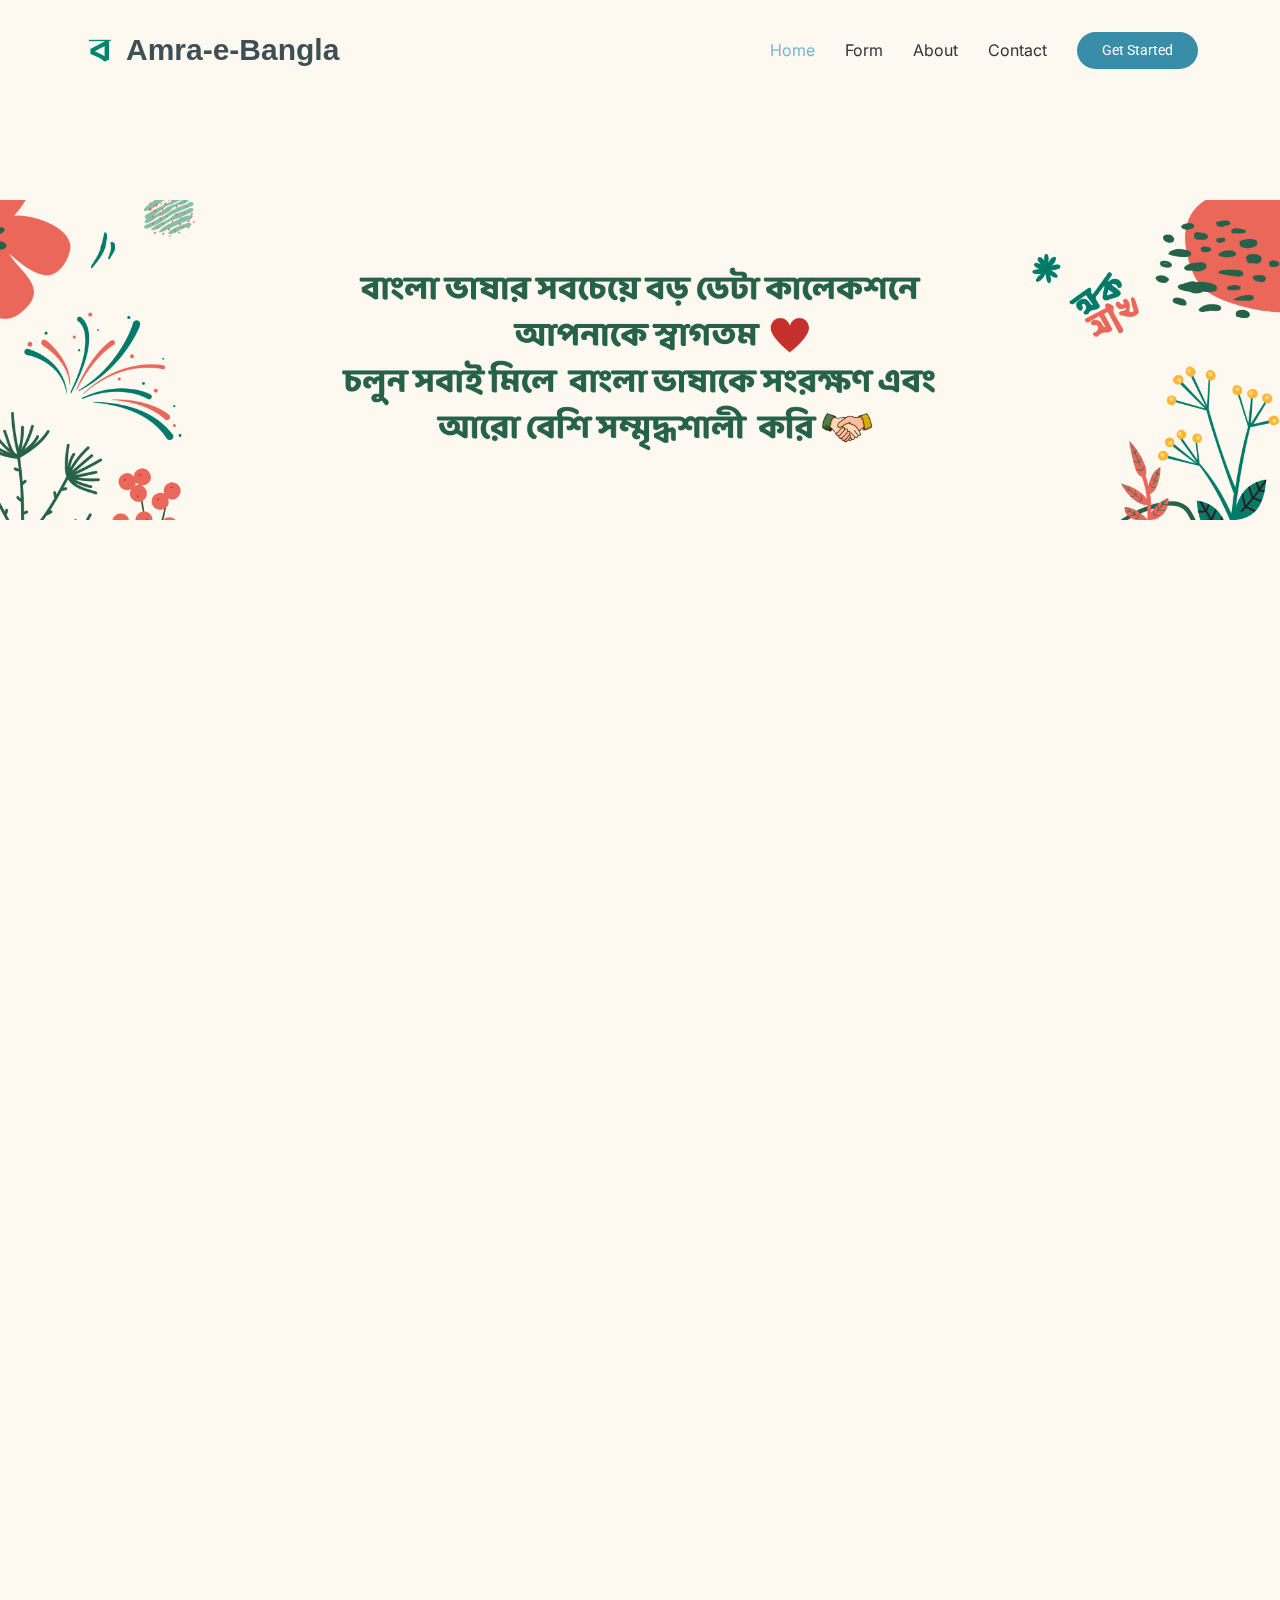
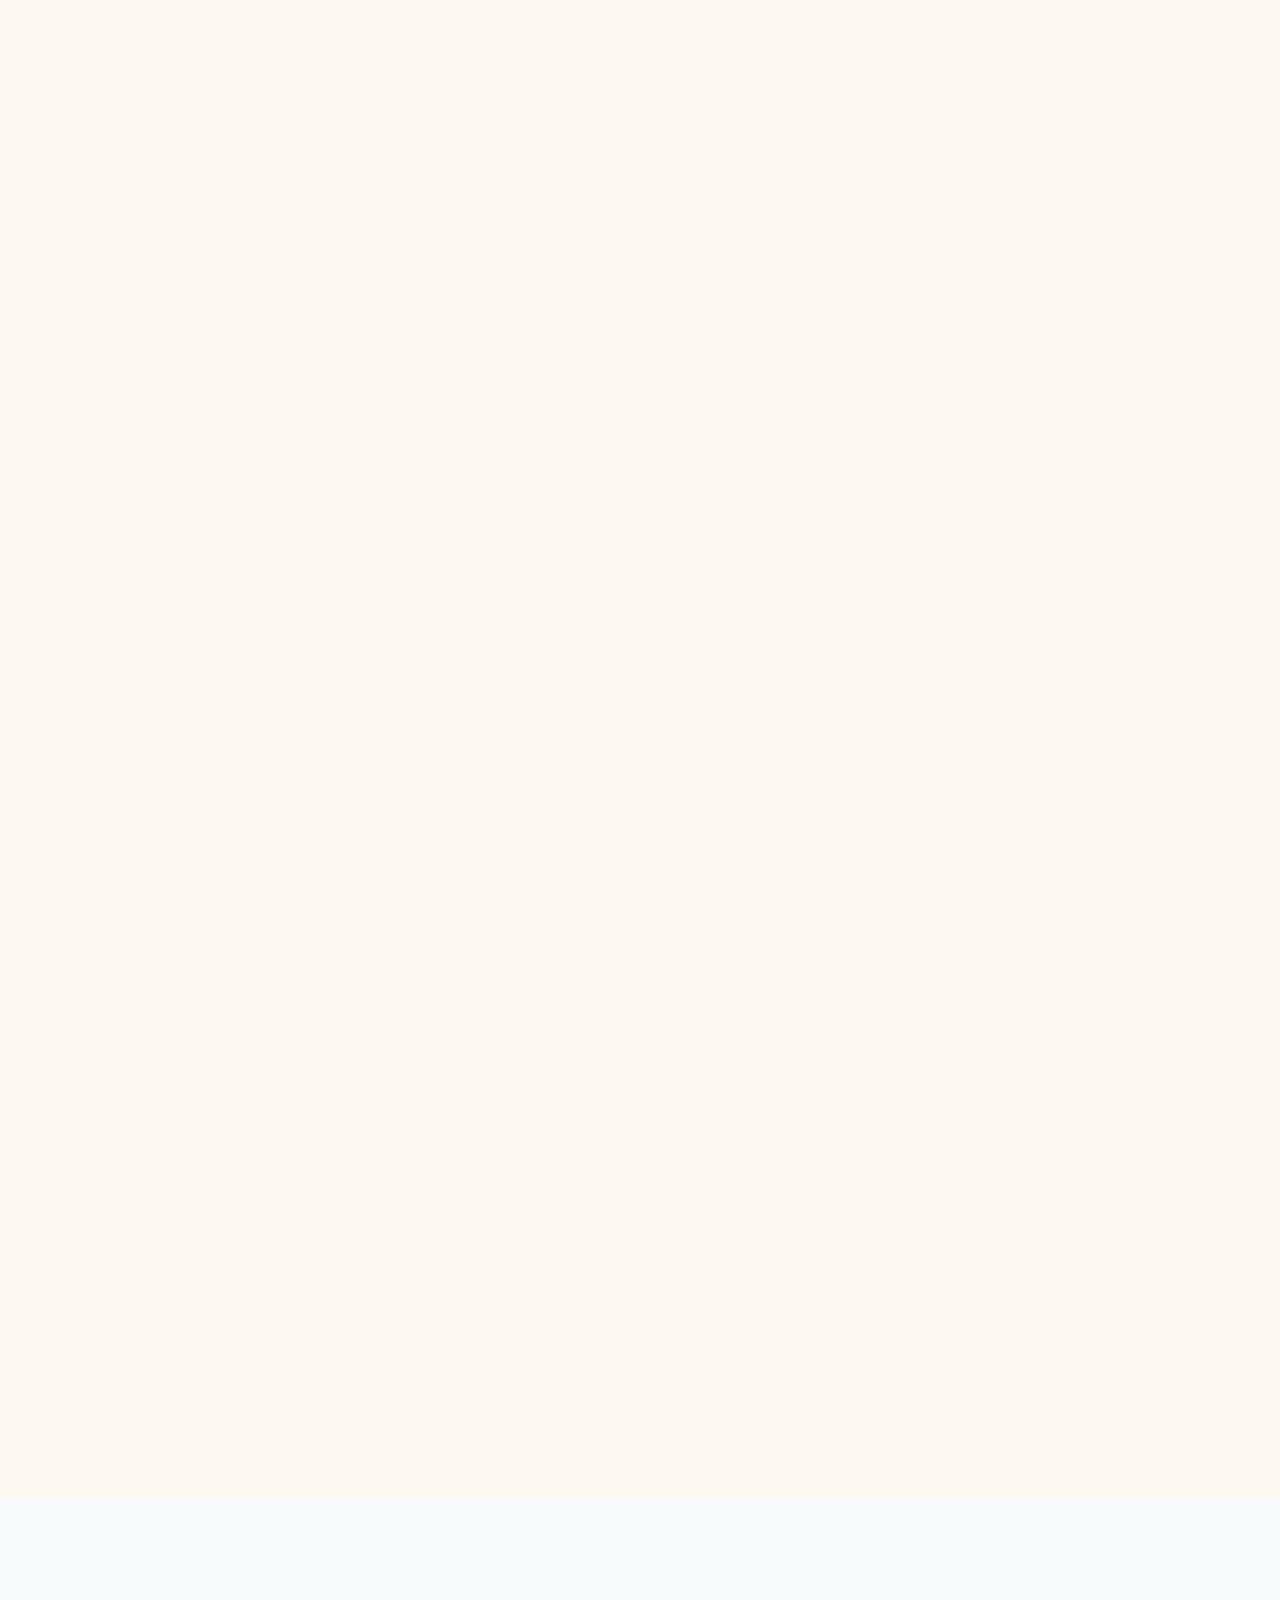
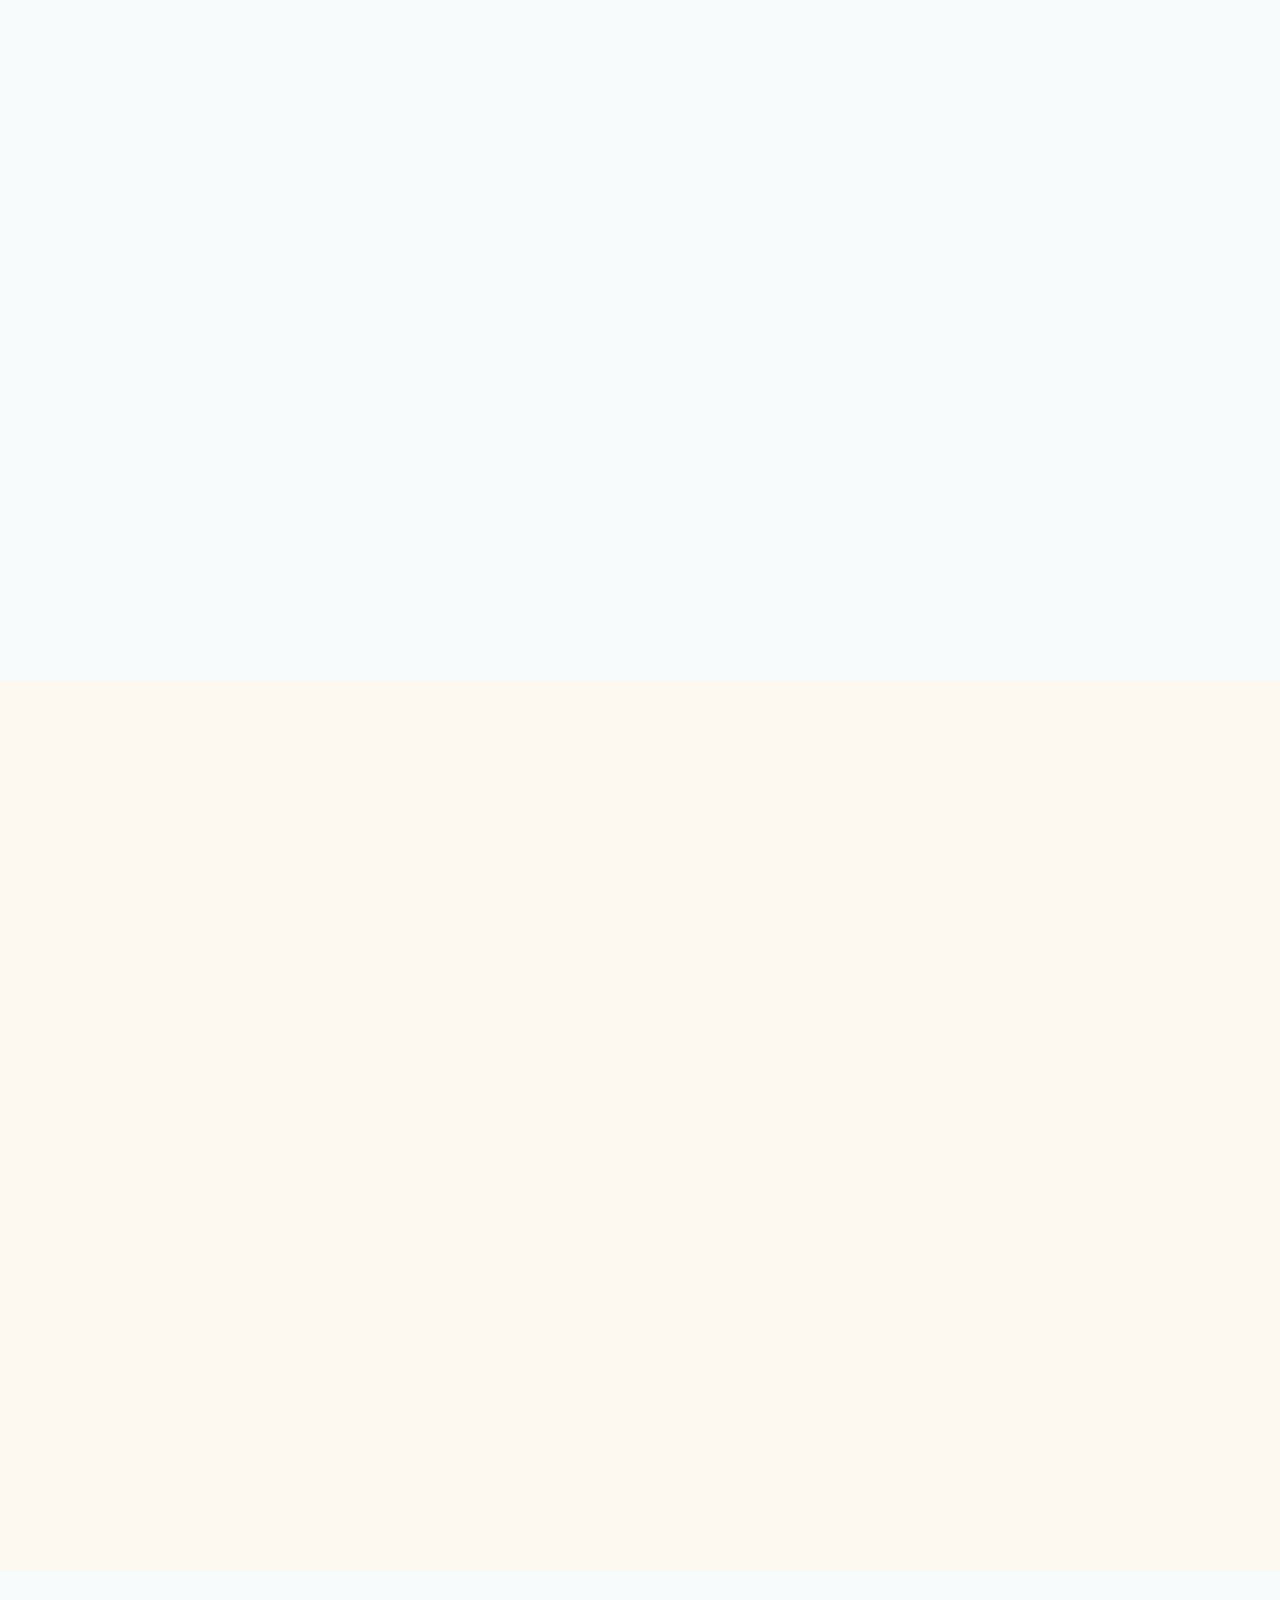
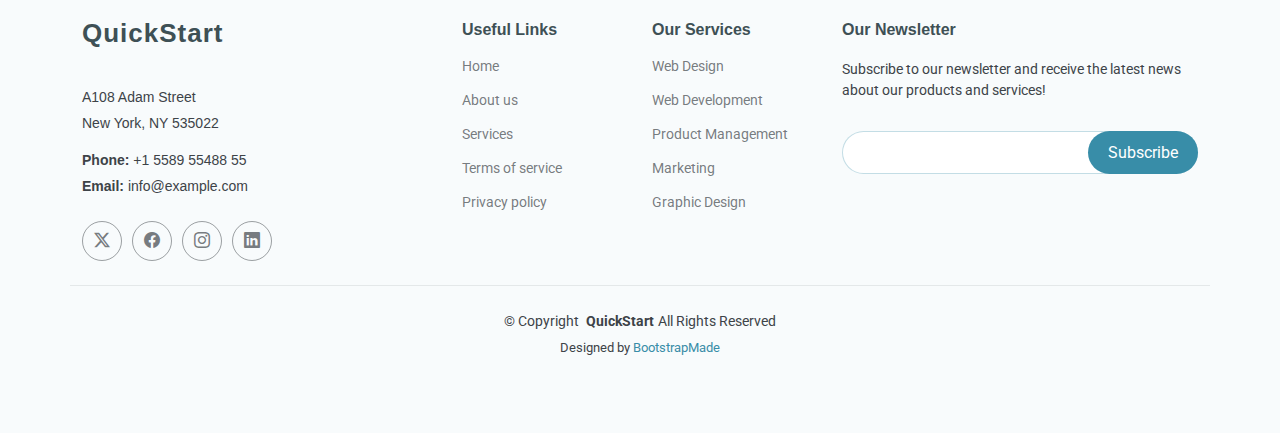
==== commit 3d968a10: "Merge remote-tracking branch 'origin/master'" ====
--- a/index.html
+++ b/index.html
@@ -4,12 +4,12 @@
 <head>
   <meta charset="utf-8">
   <meta content="width=device-width, initial-scale=1.0" name="viewport">
-  <title>Index - QuickStart Bootstrap Template</title>
+  <title>Bangla Bachabo - Homepage</title>
   <meta name="description" content="">
   <meta name="keywords" content="">
 
   <!-- Favicons -->
-  <link href="assets/img/favicon.png" rel="icon">
+  <link href="assets/img/custom/logo%20(2).png" rel="icon">
   <link href="assets/img/apple-touch-icon.png" rel="apple-touch-icon">
 
   <!-- Fonts -->
@@ -97,35 +97,15 @@
     <div class="container-fluid container-xl position-relative d-flex align-items-center">
 
       <a href="index.html" class="logo d-flex align-items-center me-auto">
-        <img src="assets/img/logo.png" alt="">
-        <h1 class="sitename">QuickStart</h1>
+        <img src="assets/img/custom/logo%20(2).png" alt="">
+        <h1 class="sitename">Amra-e-Bangla</h1>
       </a>
 
       <nav id="navmenu" class="navmenu">
         <ul>
           <li><a href="index.html#hero" class="active">Home</a></li>
           <li><a href="index.html#form">Form</a></li>
-          <li><a href="index.html#features">Features</a></li>
-          <li><a href="index.html#services">Services</a></li>
-          <li><a href="index.html#pricing">Pricing</a></li>
-          <li class="dropdown"><a href="#"><span>Dropdown</span> <i class="bi bi-chevron-down toggle-dropdown"></i></a>
-            <ul>
-              <li><a href="#">Dropdown 1</a></li>
-              <li class="dropdown"><a href="#"><span>Deep Dropdown</span> <i
-                    class="bi bi-chevron-down toggle-dropdown"></i></a>
-                <ul>
-                  <li><a href="#">Deep Dropdown 1</a></li>
-                  <li><a href="#">Deep Dropdown 2</a></li>
-                  <li><a href="#">Deep Dropdown 3</a></li>
-                  <li><a href="#">Deep Dropdown 4</a></li>
-                  <li><a href="#">Deep Dropdown 5</a></li>
-                </ul>
-              </li>
-              <li><a href="#">Dropdown 2</a></li>
-              <li><a href="#">Dropdown 3</a></li>
-              <li><a href="#">Dropdown 4</a></li>
-            </ul>
-          </li>
+          <li><a href="index.html#features">About</a></li>
           <li><a href="index.html#contact">Contact</a></li>
         </ul>
         <i class="mobile-nav-toggle d-xl-none bi bi-list"></i>
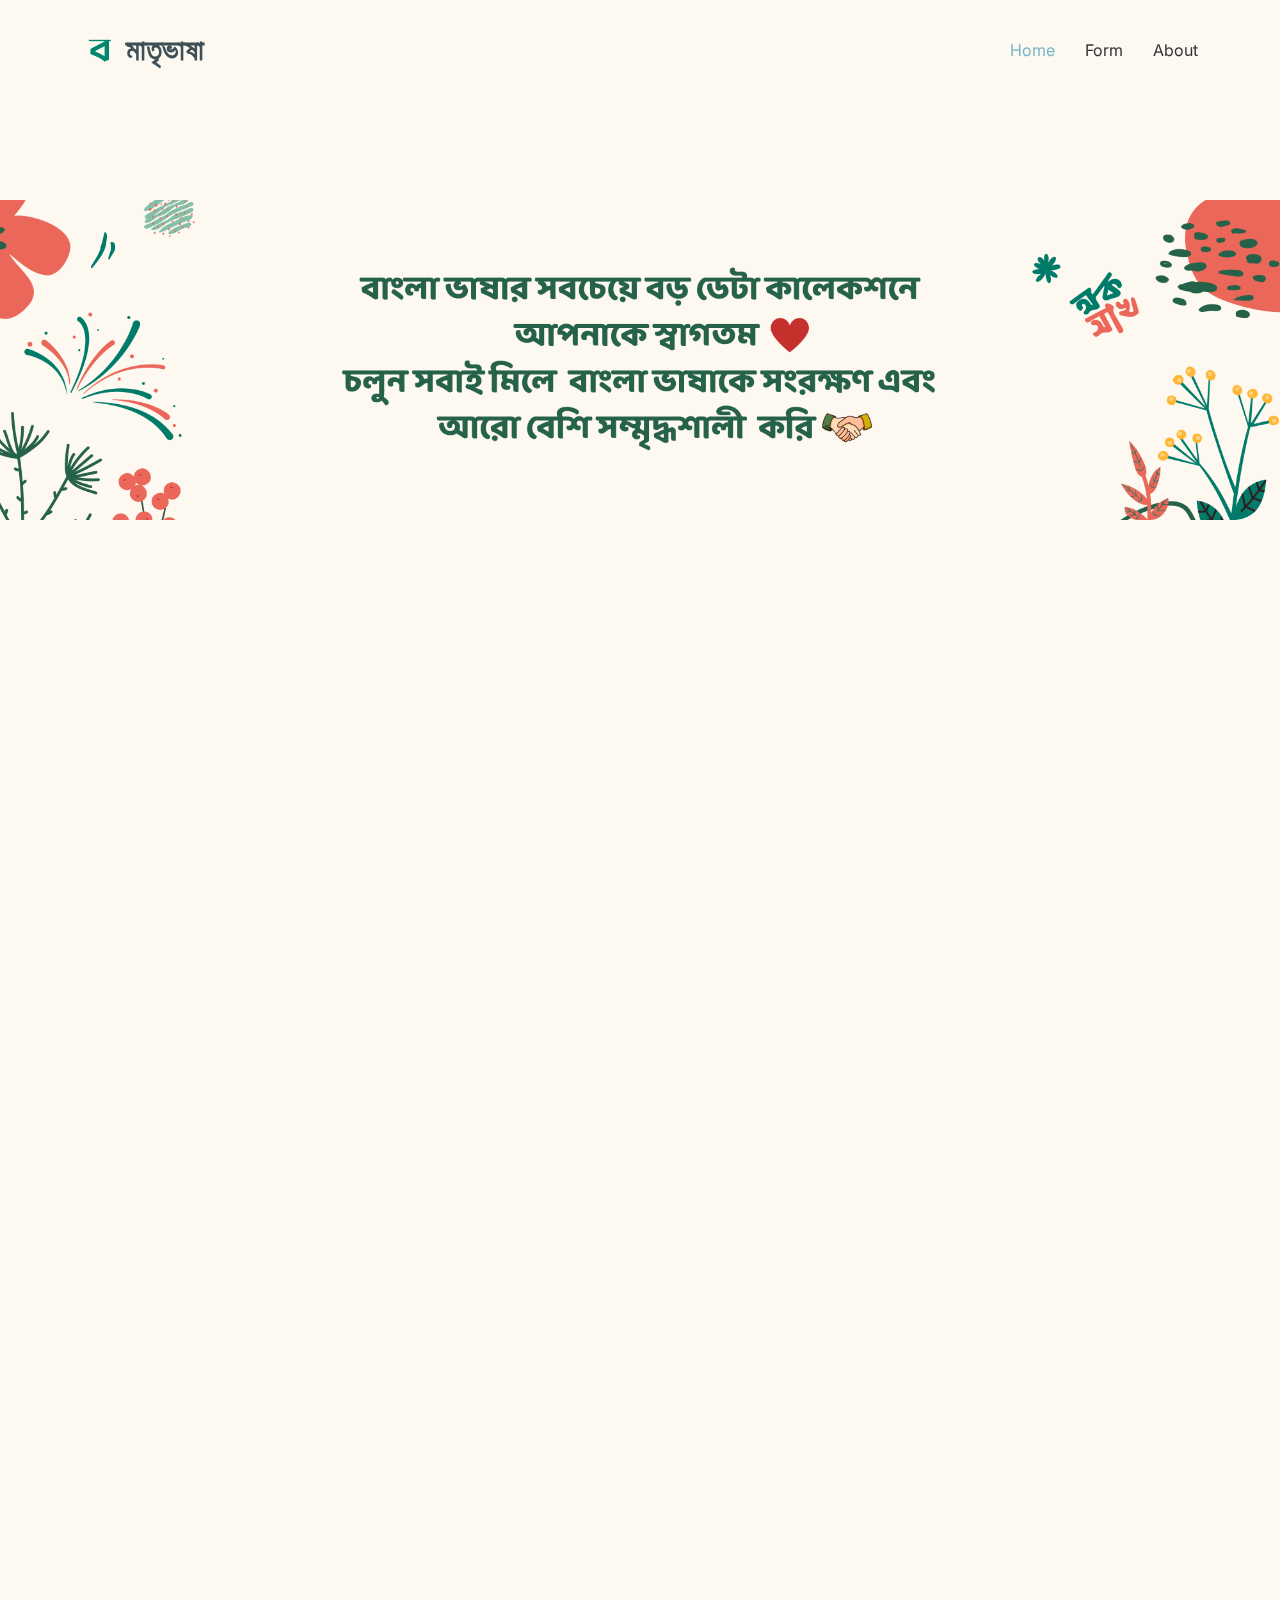
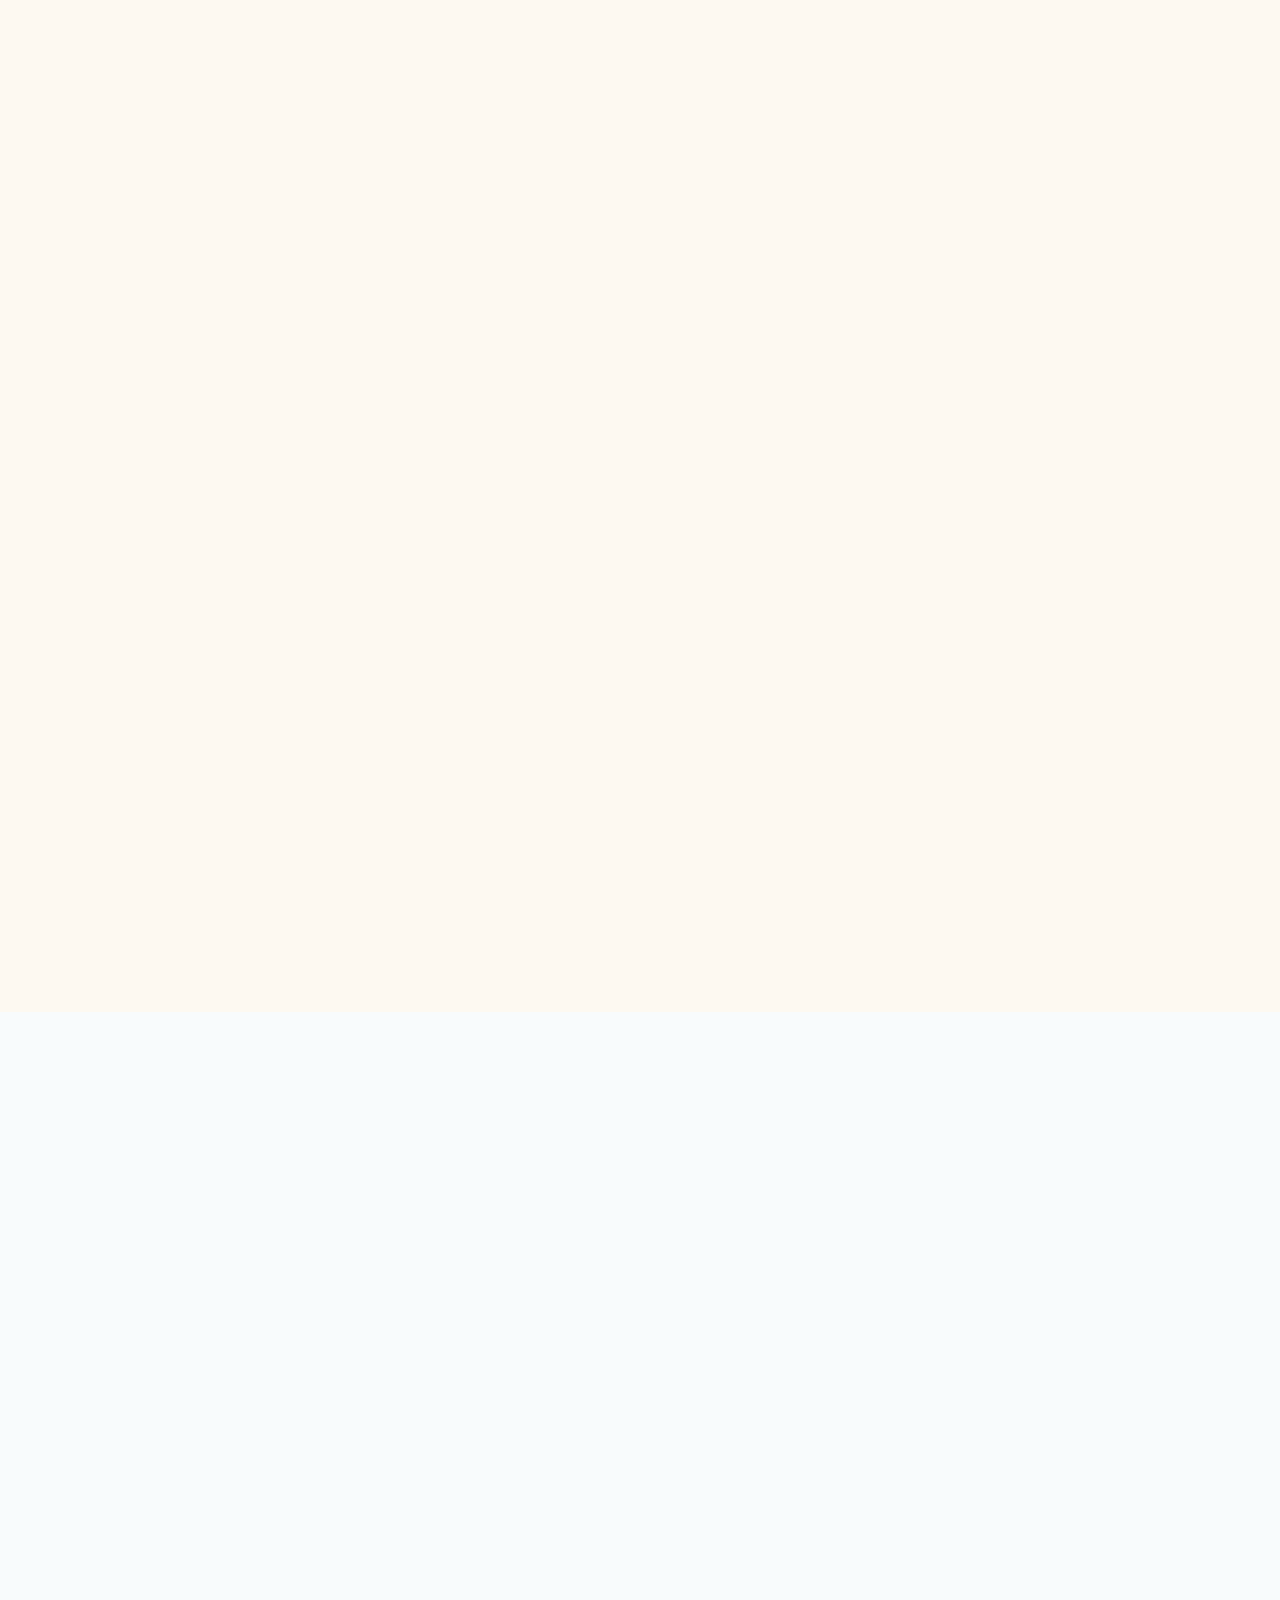
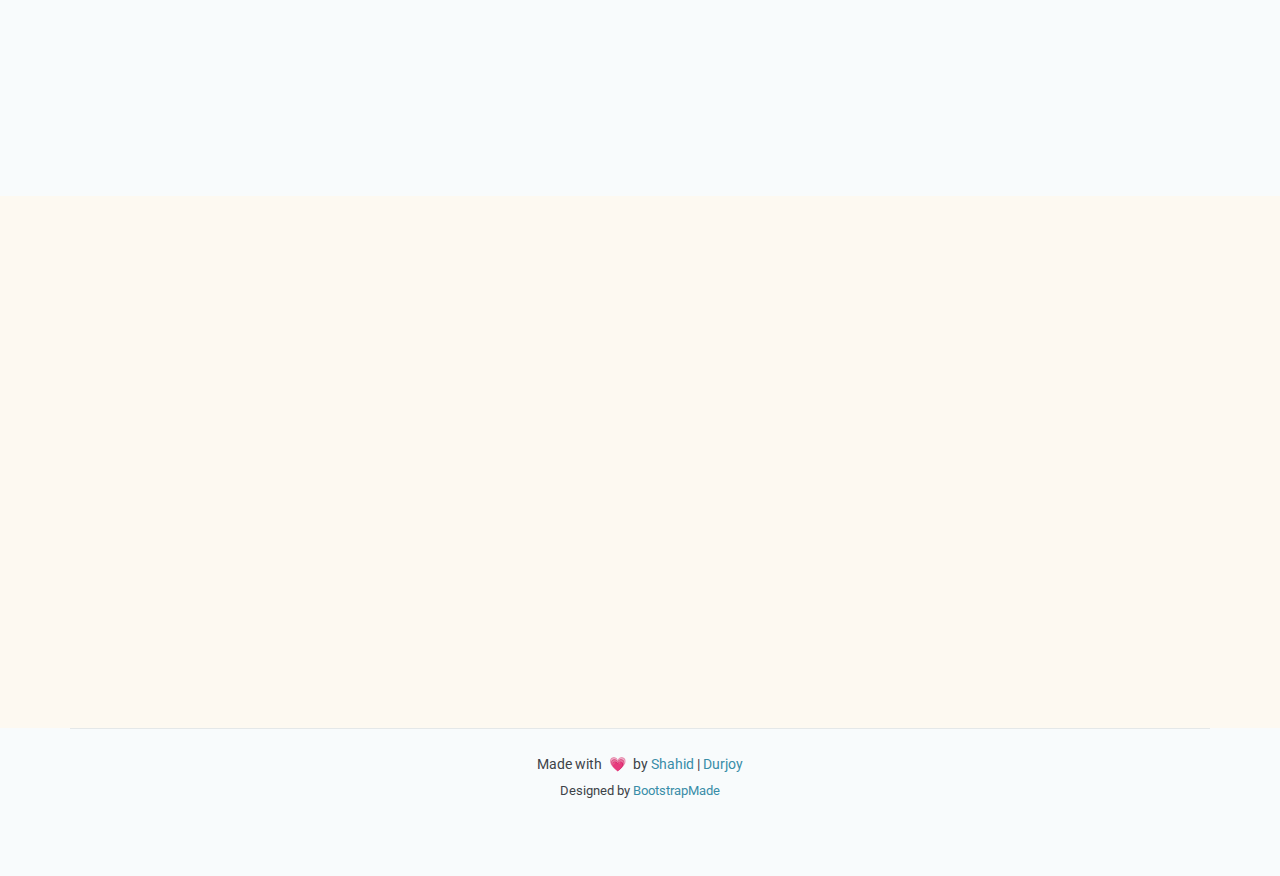
==== commit ec4458ea: "'cleanup'" ====
--- a/index.html
+++ b/index.html
@@ -4,7 +4,7 @@
 <head>
   <meta charset="utf-8">
   <meta content="width=device-width, initial-scale=1.0" name="viewport">
-  <title>Bangla Bachabo - Homepage</title>
+  <title>মাতৃভাষা - আঞ্চলিক ভাষা সংরক্ষণের একটি আন্তরিক প্রচেষ্টা...</title>
   <meta name="description" content="">
   <meta name="keywords" content="">
 
@@ -31,56 +31,56 @@
 
   <link href="https://fonts.googleapis.com/css2?family=Baloo+Da+2:wght@400;500&display=swap" rel="stylesheet">
 
-<style>
-  .bangla-text {
-    font-family: 'Baloo Da 2', sans-serif !important;
-    color: #09624B !important;
-    font-size: 35px !important;
-    font-weight: 700 !important;
-    line-height: 56px !important;
-    margin: 0 !important;
-  }
-
-  /* For small mobile devices (up to 480px) */
-  @media (max-width: 480px) {
+  <style>
     .bangla-text {
-      font-size: 24px !important;
-      line-height: 36px !important;
-    }
-  }
-
-  /* For medium mobile devices (481px - 767px) */
-  @media (min-width: 481px) and (max-width: 767px) {
-    .bangla-text {
-      font-size: 20px !important;
-      line-height: 42px !important;
-    }
-  }
-
-  /* For tablets (768px - 1024px) */
-  @media (min-width: 768px) and (max-width: 1024px) {
-    .bangla-text {
-      font-size: 22px !important;
-      line-height: 48px !important;
-    }
-  }
-
-  /* For small desktops (1025px - 1280px) */
-  @media (min-width: 1025px) and (max-width: 1280px) {
-    .bangla-text {
+      font-family: 'Baloo Da 2', sans-serif !important;
+      color: #09624B !important;
       font-size: 35px !important;
+      font-weight: 700 !important;
       line-height: 56px !important;
-    }
-  }
-
-  /* For large desktops (1281px and above) */
-  @media (min-width: 1281px) {
-    .bangla-text {
-      font-size: 38px !important;
-      line-height: 60px !important;
-    }
-  }
-</style>
+      margin: 0 !important;
+    }
+
+    /* For small mobile devices (up to 480px) */
+    @media (max-width: 480px) {
+      .bangla-text {
+        font-size: 24px !important;
+        line-height: 36px !important;
+      }
+    }
+
+    /* For medium mobile devices (481px - 767px) */
+    @media (min-width: 481px) and (max-width: 767px) {
+      .bangla-text {
+        font-size: 20px !important;
+        line-height: 42px !important;
+      }
+    }
+
+    /* For tablets (768px - 1024px) */
+    @media (min-width: 768px) and (max-width: 1024px) {
+      .bangla-text {
+        font-size: 22px !important;
+        line-height: 48px !important;
+      }
+    }
+
+    /* For small desktops (1025px - 1280px) */
+    @media (min-width: 1025px) and (max-width: 1280px) {
+      .bangla-text {
+        font-size: 35px !important;
+        line-height: 56px !important;
+      }
+    }
+
+    /* For large desktops (1281px and above) */
+    @media (min-width: 1281px) {
+      .bangla-text {
+        font-size: 38px !important;
+        line-height: 60px !important;
+      }
+    }
+  </style>
 
   <!-- =======================================================
   * Template Name: QuickStart
@@ -98,20 +98,20 @@
 
       <a href="index.html" class="logo d-flex align-items-center me-auto">
         <img src="assets/img/custom/logo%20(2).png" alt="">
-        <h1 class="sitename">Amra-e-Bangla</h1>
+        <h1 class="sitename">মাতৃভাষা</h1>
       </a>
 
       <nav id="navmenu" class="navmenu">
         <ul>
           <li><a href="index.html#hero" class="active">Home</a></li>
-          <li><a href="index.html#form">Form</a></li>
-          <li><a href="index.html#features">About</a></li>
-          <li><a href="index.html#contact">Contact</a></li>
+          <li><a href="#form">Form</a></li>
+          <li><a href="#about">About</a></li>
+          <!-- <li><a href="index.html#contact">Contact</a></li> -->
         </ul>
         <i class="mobile-nav-toggle d-xl-none bi bi-list"></i>
       </nav>
 
-      <a class="btn-getstarted" href="index.html#about">Get Started</a>
+      <!-- <a class="btn-getstarted" href="index.html#about">Get Started</a> -->
 
     </div>
   </header>
@@ -126,22 +126,22 @@
       </div>
 
 
-<!--      <div class="container text-center">-->
-<!--        <div class="d-flex flex-column justify-content-center align-items-center">-->
-<!--          <h1 data-aos="fade-up" class="bangla-text">বাংলা ভাষার সবচেয়ে বড় ডেটা কালেকশনে আপনাকে-->
-<!--            স্বাগতম ❤️ <br>-->
-<!--            চলুন সবাই মিলে বাংলা ভাষাকে সংরক্ষণ এবং-->
-<!--            আরো বেশি সম্মৃদ্ধশালী করি</h1>-->
-
-<!--          <div class="d-flex" data-aos="fade-up" data-aos-delay="200">-->
-<!--            <a href="#about" class="btn-get-started">Get Started</a>-->
-<!--            <a href="https://www.youtube.com/watch?v=Y7f98aduVJ8"-->
-<!--              class="glightbox btn-watch-video d-flex align-items-center"><i class="bi bi-play-circle"></i><span>Watch-->
-<!--                Video</span></a>-->
-<!--          </div>-->
-
-<!--        </div>-->
-<!--      </div>-->
+      <!--      <div class="container text-center">-->
+      <!--        <div class="d-flex flex-column justify-content-center align-items-center">-->
+      <!--          <h1 data-aos="fade-up" class="bangla-text">বাংলা ভাষার সবচেয়ে বড় ডেটা কালেকশনে আপনাকে-->
+      <!--            স্বাগতম ❤️ <br>-->
+      <!--            চলুন সবাই মিলে বাংলা ভাষাকে সংরক্ষণ এবং-->
+      <!--            আরো বেশি সম্মৃদ্ধশালী করি</h1>-->
+
+      <!--          <div class="d-flex" data-aos="fade-up" data-aos-delay="200">-->
+      <!--            <a href="#about" class="btn-get-started">Get Started</a>-->
+      <!--            <a href="https://www.youtube.com/watch?v=Y7f98aduVJ8"-->
+      <!--              class="glightbox btn-watch-video d-flex align-items-center"><i class="bi bi-play-circle"></i><span>Watch-->
+      <!--                Video</span></a>-->
+      <!--          </div>-->
+
+      <!--        </div>-->
+      <!--      </div>-->
 
     </section><!-- /Hero Section -->
 
@@ -151,614 +151,35 @@
         <div class="row justify-content-center align-items-center">
           <iframe
             src="https://docs.google.com/forms/d/e/1FAIpQLSd2ylIhXduyusSPLFZAoxOhBKJCAeEVONIK8VtoV6R7YrQR6w/viewform?embedded=true"
-            width="640" height="2045" frameborder="0" marginheight="0" marginwidth="0">Loading…</iframe>
+            width="100%" height="1500px" frameborder="0" style="border: none; overflow: auto;" allowfullscreen>
+          </iframe>
         </div>
       </div>
     </section>
-
-<!--    &lt;!&ndash; Featured Services Section &ndash;&gt;-->
-<!--    <section id="featured-services" class="featured-services section light-background">-->
-
-<!--      <div class="container">-->
-
-<!--        <div class="row gy-4">-->
-
-<!--          <div class="col-xl-4 col-lg-6" data-aos="fade-up" data-aos-delay="100">-->
-<!--            <div class="service-item d-flex">-->
-<!--              <div class="icon flex-shrink-0"><i class="bi bi-briefcase"></i></div>-->
-<!--              <div>-->
-<!--                <h4 class="title"><a href="#" class="stretched-link">Lorem Ipsum</a></h4>-->
-<!--                <p class="description">Voluptatum deleniti atque corrupti quos dolores et quas molestias excepturi</p>-->
-<!--              </div>-->
-<!--            </div>-->
-<!--          </div>-->
-<!--          &lt;!&ndash; End Service Item &ndash;&gt;-->
-
-<!--          <div class="col-xl-4 col-lg-6" data-aos="fade-up" data-aos-delay="200">-->
-<!--            <div class="service-item d-flex">-->
-<!--              <div class="icon flex-shrink-0"><i class="bi bi-card-checklist"></i></div>-->
-<!--              <div>-->
-<!--                <h4 class="title"><a href="#" class="stretched-link">Dolor Sitema</a></h4>-->
-<!--                <p class="description">Minim veniam, quis nostrud exercitation ullamco laboris nisi ut aliquip exa</p>-->
-<!--              </div>-->
-<!--            </div>-->
-<!--          </div>&lt;!&ndash; End Service Item &ndash;&gt;-->
-
-<!--          <div class="col-xl-4 col-lg-6" data-aos="fade-up" data-aos-delay="300">-->
-<!--            <div class="service-item d-flex">-->
-<!--              <div class="icon flex-shrink-0"><i class="bi bi-bar-chart"></i></div>-->
-<!--              <div>-->
-<!--                <h4 class="title"><a href="#" class="stretched-link">Sed ut perspiciatis</a></h4>-->
-<!--                <p class="description">Duis aute irure dolor in reprehenderit in voluptate velit esse cillum</p>-->
-<!--              </div>-->
-<!--            </div>-->
-<!--          </div>&lt;!&ndash; End Service Item &ndash;&gt;-->
-
-<!--        </div>-->
-
-<!--      </div>-->
-
-<!--    </section>&lt;!&ndash; /Featured Services Section &ndash;&gt;-->
-
-<!--    &lt;!&ndash; About Section &ndash;&gt;-->
-<!--    <section id="about" class="about section">-->
-
-<!--      <div class="container">-->
-
-<!--        <div class="row gy-4">-->
-
-<!--          <div class="col-lg-6 content" data-aos="fade-up" data-aos-delay="100">-->
-<!--            <p class="who-we-are">Who We Are</p>-->
-<!--            <h3>Unleashing Potential with Creative Strategy</h3>-->
-<!--            <p class="fst-italic">-->
-<!--              Lorem ipsum dolor sit amet, consectetur adipiscing elit, sed do eiusmod tempor incididunt ut labore et-->
-<!--              dolore-->
-<!--              magna aliqua.-->
-<!--            </p>-->
-<!--            <ul>-->
-<!--              <li><i class="bi bi-check-circle"></i> <span>Ullamco laboris nisi ut aliquip ex ea commodo-->
-<!--                  consequat.</span></li>-->
-<!--              <li><i class="bi bi-check-circle"></i> <span>Duis aute irure dolor in reprehenderit in voluptate-->
-<!--                  velit.</span></li>-->
-<!--              <li><i class="bi bi-check-circle"></i> <span>Ullamco laboris nisi ut aliquip ex ea commodo consequat. Duis-->
-<!--                  aute irure dolor in reprehenderit in voluptate trideta storacalaperda mastiro dolore eu fugiat nulla-->
-<!--                  pariatur.</span></li>-->
-<!--            </ul>-->
-<!--            <a href="#" class="read-more"><span>Read More</span><i class="bi bi-arrow-right"></i></a>-->
-<!--          </div>-->
-
-<!--          <div class="col-lg-6 about-images" data-aos="fade-up" data-aos-delay="200">-->
-<!--            <div class="row gy-4">-->
-<!--              <div class="col-lg-6">-->
-<!--                <img src="assets/img/about-company-1.jpg" class="img-fluid" alt="">-->
-<!--              </div>-->
-<!--              <div class="col-lg-6">-->
-<!--                <div class="row gy-4">-->
-<!--                  <div class="col-lg-12">-->
-<!--                    <img src="assets/img/about-company-2.jpg" class="img-fluid" alt="">-->
-<!--                  </div>-->
-<!--                  <div class="col-lg-12">-->
-<!--                    <img src="assets/img/about-company-3.jpg" class="img-fluid" alt="">-->
-<!--                  </div>-->
-<!--                </div>-->
-<!--              </div>-->
-<!--            </div>-->
-
-<!--          </div>-->
-
-<!--        </div>-->
-
-<!--      </div>-->
-<!--    </section>&lt;!&ndash; /About Section &ndash;&gt;-->
-
-<!--    &lt;!&ndash; Clients Section &ndash;&gt;-->
-<!--    <section id="clients" class="clients section">-->
-
-<!--      <div class="container" data-aos="fade-up">-->
-
-<!--        <div class="row gy-4">-->
-
-<!--          <div class="col-xl-2 col-md-3 col-6 client-logo">-->
-<!--            <img src="assets/img/clients/client-1.png" class="img-fluid" alt="">-->
-<!--          </div>&lt;!&ndash; End Client Item &ndash;&gt;-->
-
-<!--          <div class="col-xl-2 col-md-3 col-6 client-logo">-->
-<!--            <img src="assets/img/clients/client-2.png" class="img-fluid" alt="">-->
-<!--          </div>&lt;!&ndash; End Client Item &ndash;&gt;-->
-
-<!--          <div class="col-xl-2 col-md-3 col-6 client-logo">-->
-<!--            <img src="assets/img/clients/client-3.png" class="img-fluid" alt="">-->
-<!--          </div>&lt;!&ndash; End Client Item &ndash;&gt;-->
-
-<!--          <div class="col-xl-2 col-md-3 col-6 client-logo">-->
-<!--            <img src="assets/img/clients/client-4.png" class="img-fluid" alt="">-->
-<!--          </div>&lt;!&ndash; End Client Item &ndash;&gt;-->
-
-<!--          <div class="col-xl-2 col-md-3 col-6 client-logo">-->
-<!--            <img src="assets/img/clients/client-5.png" class="img-fluid" alt="">-->
-<!--          </div>&lt;!&ndash; End Client Item &ndash;&gt;-->
-
-<!--          <div class="col-xl-2 col-md-3 col-6 client-logo">-->
-<!--            <img src="assets/img/clients/client-6.png" class="img-fluid" alt="">-->
-<!--          </div>&lt;!&ndash; End Client Item &ndash;&gt;-->
-
-<!--        </div>-->
-
-<!--      </div>-->
-
-<!--    </section>&lt;!&ndash; /Clients Section &ndash;&gt;-->
-
-<!--    &lt;!&ndash; Features Section &ndash;&gt;-->
-<!--    <section id="features" class="features section">-->
-
-<!--      &lt;!&ndash; Section Title &ndash;&gt;-->
-<!--      <div class="container section-title" data-aos="fade-up">-->
-<!--        <h2>Features</h2>-->
-<!--        <p>Necessitatibus eius consequatur ex aliquid fuga eum quidem sint consectetur velit</p>-->
-<!--      </div>&lt;!&ndash; End Section Title &ndash;&gt;-->
-
-<!--      <div class="container">-->
-<!--        <div class="row justify-content-between">-->
-
-<!--          <div class="col-lg-5 d-flex align-items-center">-->
-
-<!--            <ul class="nav nav-tabs" data-aos="fade-up" data-aos-delay="100">-->
-<!--              <li class="nav-item">-->
-<!--                <a class="nav-link active show" data-bs-toggle="tab" data-bs-target="#features-tab-1">-->
-<!--                  <i class="bi bi-binoculars"></i>-->
-<!--                  <div>-->
-<!--                    <h4 class="d-none d-lg-block">Modi sit est dela pireda nest</h4>-->
-<!--                    <p>-->
-<!--                      Ullamco laboris nisi ut aliquip ex ea commodo consequat. Duis aute irure dolor in reprehenderit in-->
-<!--                      voluptate-->
-<!--                      velit esse cillum dolore eu fugiat nulla pariatur-->
-<!--                    </p>-->
-<!--                  </div>-->
-<!--                </a>-->
-<!--              </li>-->
-<!--              <li class="nav-item">-->
-<!--                <a class="nav-link" data-bs-toggle="tab" data-bs-target="#features-tab-2">-->
-<!--                  <i class="bi bi-box-seam"></i>-->
-<!--                  <div>-->
-<!--                    <h4 class="d-none d-lg-block">Unde praesenti mara setra le</h4>-->
-<!--                    <p>-->
-<!--                      Recusandae atque nihil. Delectus vitae non similique magnam molestiae sapiente similique-->
-<!--                      tenetur aut voluptates sed voluptas ipsum voluptas-->
-<!--                    </p>-->
-<!--                  </div>-->
-<!--                </a>-->
-<!--              </li>-->
-<!--              <li class="nav-item">-->
-<!--                <a class="nav-link" data-bs-toggle="tab" data-bs-target="#features-tab-3">-->
-<!--                  <i class="bi bi-brightness-high"></i>-->
-<!--                  <div>-->
-<!--                    <h4 class="d-none d-lg-block">Pariatur explica nitro dela</h4>-->
-<!--                    <p>-->
-<!--                      Excepteur sint occaecat cupidatat non proident, sunt in culpa qui officia deserunt mollit anim id-->
-<!--                      est laborum-->
-<!--                      Debitis nulla est maxime voluptas dolor aut-->
-<!--                    </p>-->
-<!--                  </div>-->
-<!--                </a>-->
-<!--              </li>-->
-<!--            </ul>&lt;!&ndash; End Tab Nav &ndash;&gt;-->
-
-<!--          </div>-->
-
-<!--          <div class="col-lg-6">-->
-
-<!--            <div class="tab-content" data-aos="fade-up" data-aos-delay="200">-->
-
-<!--              <div class="tab-pane fade active show" id="features-tab-1">-->
-<!--                <img src="assets/img/tabs-1.jpg" alt="" class="img-fluid">-->
-<!--              </div>&lt;!&ndash; End Tab Content Item &ndash;&gt;-->
-
-<!--              <div class="tab-pane fade" id="features-tab-2">-->
-<!--                <img src="assets/img/tabs-2.jpg" alt="" class="img-fluid">-->
-<!--              </div>&lt;!&ndash; End Tab Content Item &ndash;&gt;-->
-
-<!--              <div class="tab-pane fade" id="features-tab-3">-->
-<!--                <img src="assets/img/tabs-3.jpg" alt="" class="img-fluid">-->
-<!--              </div>&lt;!&ndash; End Tab Content Item &ndash;&gt;-->
-<!--            </div>-->
-
-<!--          </div>-->
-
-<!--        </div>-->
-
-<!--      </div>-->
-
-<!--    </section>&lt;!&ndash; /Features Section &ndash;&gt;-->
-
-<!--    &lt;!&ndash; Features Details Section &ndash;&gt;-->
-<!--    <section id="features-details" class="features-details section">-->
-
-<!--      <div class="container">-->
-
-<!--        <div class="row gy-4 justify-content-between features-item">-->
-
-<!--          <div class="col-lg-6" data-aos="fade-up" data-aos-delay="100">-->
-<!--            <img src="assets/img/features-1.jpg" class="img-fluid" alt="">-->
-<!--          </div>-->
-
-<!--          <div class="col-lg-5 d-flex align-items-center" data-aos="fade-up" data-aos-delay="200">-->
-<!--            <div class="content">-->
-<!--              <h3>Corporis temporibus maiores provident</h3>-->
-<!--              <p>-->
-<!--                Ullamco laboris nisi ut aliquip ex ea commodo consequat. Duis aute irure dolor in reprehenderit in-->
-<!--                voluptate-->
-<!--                velit esse cillum dolore eu fugiat nulla pariatur. Excepteur sint occaecat cupidatat non proident.-->
-<!--              </p>-->
-<!--              <a href="#" class="btn more-btn">Learn More</a>-->
-<!--            </div>-->
-<!--          </div>-->
-
-<!--        </div>&lt;!&ndash; Features Item &ndash;&gt;-->
-
-<!--        <div class="row gy-4 justify-content-between features-item">-->
-
-<!--          <div class="col-lg-5 d-flex align-items-center order-2 order-lg-1" data-aos="fade-up" data-aos-delay="100">-->
-
-<!--            <div class="content">-->
-<!--              <h3>Neque ipsum omnis sapiente quod quia dicta</h3>-->
-<!--              <p>-->
-<!--                Quidem qui dolore incidunt aut. In assumenda harum id iusto lorena plasico mares-->
-<!--              </p>-->
-<!--              <ul>-->
-<!--                <li><i class="bi bi-easel flex-shrink-0"></i> Et corporis ea eveniet ducimus.</li>-->
-<!--                <li><i class="bi bi-patch-check flex-shrink-0"></i> Exercitationem dolorem sapiente.</li>-->
-<!--                <li><i class="bi bi-brightness-high flex-shrink-0"></i> Veniam quia modi magnam.</li>-->
-<!--              </ul>-->
-<!--              <p></p>-->
-<!--              <a href="#" class="btn more-btn">Learn More</a>-->
-<!--            </div>-->
-
-<!--          </div>-->
-
-<!--          <div class="col-lg-6 order-1 order-lg-2" data-aos="fade-up" data-aos-delay="200">-->
-<!--            <img src="assets/img/features-2.jpg" class="img-fluid" alt="">-->
-<!--          </div>-->
-
-<!--        </div>&lt;!&ndash; Features Item &ndash;&gt;-->
-
-<!--      </div>-->
-
-<!--    </section>&lt;!&ndash; /Features Details Section &ndash;&gt;-->
-
-<!--    &lt;!&ndash; Services Section &ndash;&gt;-->
-<!--    <section id="services" class="services section light-background">-->
-
-<!--      &lt;!&ndash; Section Title &ndash;&gt;-->
-<!--      <div class="container section-title" data-aos="fade-up">-->
-<!--        <h2>Services</h2>-->
-<!--        <p>Necessitatibus eius consequatur ex aliquid fuga eum quidem sint consectetur velit</p>-->
-<!--      </div>&lt;!&ndash; End Section Title &ndash;&gt;-->
-
-<!--      <div class="container">-->
-
-<!--        <div class="row g-5">-->
-
-<!--          <div class="col-lg-6" data-aos="fade-up" data-aos-delay="100">-->
-<!--            <div class="service-item item-cyan position-relative">-->
-<!--              <i class="bi bi-activity icon"></i>-->
-<!--              <div>-->
-<!--                <h3>Nesciunt Mete</h3>-->
-<!--                <p>Provident nihil minus qui consequatur non omnis maiores. Eos accusantium minus dolores iure-->
-<!--                  perferendis tempore et consequatur.</p>-->
-<!--                <a href="#" class="read-more stretched-link">Learn More <i class="bi bi-arrow-right"></i></a>-->
-<!--              </div>-->
-<!--            </div>-->
-<!--          </div>&lt;!&ndash; End Service Item &ndash;&gt;-->
-
-<!--          <div class="col-lg-6" data-aos="fade-up" data-aos-delay="200">-->
-<!--            <div class="service-item item-orange position-relative">-->
-<!--              <i class="bi bi-broadcast icon"></i>-->
-<!--              <div>-->
-<!--                <h3>Eosle Commodi</h3>-->
-<!--                <p>Ut autem aut autem non a. Sint sint sit facilis nam iusto sint. Libero corrupti neque eum hic non ut-->
-<!--                  nesciunt dolorem.</p>-->
-<!--                <a href="#" class="read-more stretched-link">Learn More <i class="bi bi-arrow-right"></i></a>-->
-<!--              </div>-->
-<!--            </div>-->
-<!--          </div>&lt;!&ndash; End Service Item &ndash;&gt;-->
-
-<!--          <div class="col-lg-6" data-aos="fade-up" data-aos-delay="300">-->
-<!--            <div class="service-item item-teal position-relative">-->
-<!--              <i class="bi bi-easel icon"></i>-->
-<!--              <div>-->
-<!--                <h3>Ledo Markt</h3>-->
-<!--                <p>Ut excepturi voluptatem nisi sed. Quidem fuga consequatur. Minus ea aut. Vel qui id voluptas adipisci-->
-<!--                  eos earum corrupti.</p>-->
-<!--                <a href="#" class="read-more stretched-link">Learn More <i class="bi bi-arrow-right"></i></a>-->
-<!--              </div>-->
-<!--            </div>-->
-<!--          </div>&lt;!&ndash; End Service Item &ndash;&gt;-->
-
-<!--          <div class="col-lg-6" data-aos="fade-up" data-aos-delay="400">-->
-<!--            <div class="service-item item-red position-relative">-->
-<!--              <i class="bi bi-bounding-box-circles icon"></i>-->
-<!--              <div>-->
-<!--                <h3>Asperiores Commodi</h3>-->
-<!--                <p>Non et temporibus minus omnis sed dolor esse consequatur. Cupiditate sed error ea fuga sit provident-->
-<!--                  adipisci neque.</p>-->
-<!--                <a href="#" class="read-more stretched-link">Learn More <i class="bi bi-arrow-right"></i></a>-->
-<!--              </div>-->
-<!--            </div>-->
-<!--          </div>&lt;!&ndash; End Service Item &ndash;&gt;-->
-
-<!--          <div class="col-lg-6" data-aos="fade-up" data-aos-delay="500">-->
-<!--            <div class="service-item item-indigo position-relative">-->
-<!--              <i class="bi bi-calendar4-week icon"></i>-->
-<!--              <div>-->
-<!--                <h3>Velit Doloremque.</h3>-->
-<!--                <p>Cumque et suscipit saepe. Est maiores autem enim facilis ut aut ipsam corporis aut. Sed animi at-->
-<!--                  autem alias eius labore.</p>-->
-<!--                <a href="#" class="read-more stretched-link">Learn More <i class="bi bi-arrow-right"></i></a>-->
-<!--              </div>-->
-<!--            </div>-->
-<!--          </div>&lt;!&ndash; End Service Item &ndash;&gt;-->
-
-<!--          <div class="col-lg-6" data-aos="fade-up" data-aos-delay="600">-->
-<!--            <div class="service-item item-pink position-relative">-->
-<!--              <i class="bi bi-chat-square-text icon"></i>-->
-<!--              <div>-->
-<!--                <h3>Dolori Architecto</h3>-->
-<!--                <p>Hic molestias ea quibusdam eos. Fugiat enim doloremque aut neque non et debitis iure. Corrupti-->
-<!--                  recusandae ducimus enim.</p>-->
-<!--                <a href="#" class="read-more stretched-link">Learn More <i class="bi bi-arrow-right"></i></a>-->
-<!--              </div>-->
-<!--            </div>-->
-<!--          </div>&lt;!&ndash; End Service Item &ndash;&gt;-->
-
-<!--        </div>-->
-
-<!--      </div>-->
-
-<!--    </section>&lt;!&ndash; /Services Section &ndash;&gt;-->
-
-<!--    &lt;!&ndash; More Features Section &ndash;&gt;-->
-<!--    <section id="more-features" class="more-features section">-->
-
-<!--      <div class="container">-->
-
-<!--        <div class="row justify-content-around gy-4">-->
-
-<!--          <div class="col-lg-6 d-flex flex-column justify-content-center order-2 order-lg-1" data-aos="fade-up"-->
-<!--            data-aos-delay="100">-->
-<!--            <h3>Enim quis est voluptatibus aliquid consequatur</h3>-->
-<!--            <p>Esse voluptas cumque vel exercitationem. Reiciendis est hic accusamus. Non ipsam et sed minima temporibus-->
-<!--              laudantium. Soluta voluptate sed facere corporis dolores excepturi</p>-->
-
-<!--            <div class="row">-->
-
-<!--              <div class="col-lg-6 icon-box d-flex">-->
-<!--                <i class="bi bi-easel flex-shrink-0"></i>-->
-<!--                <div>-->
-<!--                  <h4>Lorem Ipsum</h4>-->
-<!--                  <p>Voluptatum deleniti atque corrupti quos dolores et quas molestias </p>-->
-<!--                </div>-->
-<!--              </div>&lt;!&ndash; End Icon Box &ndash;&gt;-->
-
-<!--              <div class="col-lg-6 icon-box d-flex">-->
-<!--                <i class="bi bi-patch-check flex-shrink-0"></i>-->
-<!--                <div>-->
-<!--                  <h4>Nemo Enim</h4>-->
-<!--                  <p>At vero eos et accusamus et iusto odio dignissimos ducimus qui blanditiise</p>-->
-<!--                </div>-->
-<!--              </div>&lt;!&ndash; End Icon Box &ndash;&gt;-->
-
-<!--              <div class="col-lg-6 icon-box d-flex">-->
-<!--                <i class="bi bi-brightness-high flex-shrink-0"></i>-->
-<!--                <div>-->
-<!--                  <h4>Dine Pad</h4>-->
-<!--                  <p>Explicabo est voluptatum asperiores consequatur magnam. Et veritatis odit</p>-->
-<!--                </div>-->
-<!--              </div>&lt;!&ndash; End Icon Box &ndash;&gt;-->
-
-<!--              <div class="col-lg-6 icon-box d-flex">-->
-<!--                <i class="bi bi-brightness-high flex-shrink-0"></i>-->
-<!--                <div>-->
-<!--                  <h4>Tride clov</h4>-->
-<!--                  <p>Est voluptatem labore deleniti quis a delectus et. Saepe dolorem libero sit</p>-->
-<!--                </div>-->
-<!--              </div>&lt;!&ndash; End Icon Box &ndash;&gt;-->
-
-<!--            </div>-->
-
-<!--          </div>-->
-
-<!--          <div class="features-image col-lg-5 order-1 order-lg-2" data-aos="fade-up" data-aos-delay="200">-->
-<!--            <img src="assets/img/features-3.jpg" alt="">-->
-<!--          </div>-->
-
-<!--        </div>-->
-
-<!--      </div>-->
-
-<!--    </section>&lt;!&ndash; /More Features Section &ndash;&gt;-->
-
-<!--    &lt;!&ndash; Pricing Section &ndash;&gt;-->
-<!--    <section id="pricing" class="pricing section">-->
-
-<!--      &lt;!&ndash; Section Title &ndash;&gt;-->
-<!--      <div class="container section-title" data-aos="fade-up">-->
-<!--        <h2>Pricing</h2>-->
-<!--        <p>Necessitatibus eius consequatur ex aliquid fuga eum quidem sint consectetur velit</p>-->
-<!--      </div>&lt;!&ndash; End Section Title &ndash;&gt;-->
-
-<!--      <div class="container">-->
-
-<!--        <div class="row gy-4">-->
-
-<!--          <div class="col-lg-4" data-aos="zoom-in" data-aos-delay="100">-->
-<!--            <div class="pricing-item">-->
-<!--              <h3>Free Plan</h3>-->
-<!--              <p class="description">Ullam mollitia quasi nobis soluta in voluptatum et sint palora dex strater</p>-->
-<!--              <h4><sup>$</sup>0<span> / month</span></h4>-->
-<!--              <a href="#" class="cta-btn">Start a free trial</a>-->
-<!--              <p class="text-center small">No credit card required</p>-->
-<!--              <ul>-->
-<!--                <li><i class="bi bi-check"></i> <span>Quam adipiscing vitae proin</span></li>-->
-<!--                <li><i class="bi bi-check"></i> <span>Nec feugiat nisl pretium</span></li>-->
-<!--                <li><i class="bi bi-check"></i> <span>Nulla at volutpat diam uteera</span></li>-->
-<!--                <li class="na"><i class="bi bi-x"></i> <span>Pharetra massa massa ultricies</span></li>-->
-<!--                <li class="na"><i class="bi bi-x"></i> <span>Massa ultricies mi quis hendrerit</span></li>-->
-<!--                <li class="na"><i class="bi bi-x"></i> <span>Voluptate id voluptas qui sed aperiam rerum</span></li>-->
-<!--                <li class="na"><i class="bi bi-x"></i> <span>Iure nihil dolores recusandae odit voluptatibus</span></li>-->
-<!--              </ul>-->
-<!--            </div>-->
-<!--          </div>&lt;!&ndash; End Pricing Item &ndash;&gt;-->
-
-<!--          <div class="col-lg-4" data-aos="zoom-in" data-aos-delay="200">-->
-<!--            <div class="pricing-item featured">-->
-<!--              <p class="popular">Popular</p>-->
-<!--              <h3>Business Plan</h3>-->
-<!--              <p class="description">Ullam mollitia quasi nobis soluta in voluptatum et sint palora dex strater</p>-->
-<!--              <h4><sup>$</sup>29<span> / month</span></h4>-->
-<!--              <a href="#" class="cta-btn">Start a free trial</a>-->
-<!--              <p class="text-center small">No credit card required</p>-->
-<!--              <ul>-->
-<!--                <li><i class="bi bi-check"></i> <span>Quam adipiscing vitae proin</span></li>-->
-<!--                <li><i class="bi bi-check"></i> <span>Nec feugiat nisl pretium</span></li>-->
-<!--                <li><i class="bi bi-check"></i> <span>Nulla at volutpat diam uteera</span></li>-->
-<!--                <li><i class="bi bi-check"></i> <span>Pharetra massa massa ultricies</span></li>-->
-<!--                <li><i class="bi bi-check"></i> <span>Massa ultricies mi quis hendrerit</span></li>-->
-<!--                <li><i class="bi bi-check"></i> <span>Voluptate id voluptas qui sed aperiam rerum</span></li>-->
-<!--                <li class="na"><i class="bi bi-x"></i> <span>Iure nihil dolores recusandae odit voluptatibus</span></li>-->
-<!--              </ul>-->
-<!--            </div>-->
-<!--          </div>&lt;!&ndash; End Pricing Item &ndash;&gt;-->
-
-<!--          <div class="col-lg-4" data-aos="zoom-in" data-aos-delay="300">-->
-<!--            <div class="pricing-item">-->
-<!--              <h3>Developer Plan</h3>-->
-<!--              <p class="description">Ullam mollitia quasi nobis soluta in voluptatum et sint palora dex strater</p>-->
-<!--              <h4><sup>$</sup>49<span> / month</span></h4>-->
-<!--              <a href="#" class="cta-btn">Start a free trial</a>-->
-<!--              <p class="text-center small">No credit card required</p>-->
-<!--              <ul>-->
-<!--                <li><i class="bi bi-check"></i> <span>Quam adipiscing vitae proin</span></li>-->
-<!--                <li><i class="bi bi-check"></i> <span>Nec feugiat nisl pretium</span></li>-->
-<!--                <li><i class="bi bi-check"></i> <span>Nulla at volutpat diam uteera</span></li>-->
-<!--                <li><i class="bi bi-check"></i> <span>Pharetra massa massa ultricies</span></li>-->
-<!--                <li><i class="bi bi-check"></i> <span>Massa ultricies mi quis hendrerit</span></li>-->
-<!--                <li><i class="bi bi-check"></i> <span>Voluptate id voluptas qui sed aperiam rerum</span></li>-->
-<!--                <li><i class="bi bi-check"></i> <span>Iure nihil dolores recusandae odit voluptatibus</span></li>-->
-<!--              </ul>-->
-<!--            </div>-->
-<!--          </div>&lt;!&ndash; End Pricing Item &ndash;&gt;-->
-
-<!--        </div>-->
-
-<!--      </div>-->
-
-<!--    </section>&lt;!&ndash; /Pricing Section &ndash;&gt;-->
-
-<!--    &lt;!&ndash; Faq Section &ndash;&gt;-->
-<!--    <section id="faq" class="faq section">-->
-
-<!--      &lt;!&ndash; Section Title &ndash;&gt;-->
-<!--      <div class="container section-title" data-aos="fade-up">-->
-<!--        <h2>Frequently Asked Questions</h2>-->
-<!--      </div>&lt;!&ndash; End Section Title &ndash;&gt;-->
-
-<!--      <div class="container">-->
-
-<!--        <div class="row justify-content-center">-->
-
-<!--          <div class="col-lg-10" data-aos="fade-up" data-aos-delay="100">-->
-
-<!--            <div class="faq-container">-->
-
-<!--              <div class="faq-item faq-active">-->
-<!--                <h3>Non consectetur a erat nam at lectus urna duis?</h3>-->
-<!--                <div class="faq-content">-->
-<!--                  <p>Feugiat pretium nibh ipsum consequat. Tempus iaculis urna id volutpat lacus laoreet non curabitur-->
-<!--                    gravida. Venenatis lectus magna fringilla urna porttitor rhoncus dolor purus non.</p>-->
-<!--                </div>-->
-<!--                <i class="faq-toggle bi bi-chevron-right"></i>-->
-<!--              </div>&lt;!&ndash; End Faq item&ndash;&gt;-->
-
-<!--              <div class="faq-item">-->
-<!--                <h3>Feugiat scelerisque varius morbi enim nunc faucibus?</h3>-->
-<!--                <div class="faq-content">-->
-<!--                  <p>Dolor sit amet consectetur adipiscing elit pellentesque habitant morbi. Id interdum velit laoreet-->
-<!--                    id donec ultrices. Fringilla phasellus faucibus scelerisque eleifend donec pretium. Est pellentesque-->
-<!--                    elit ullamcorper dignissim. Mauris ultrices eros in cursus turpis massa tincidunt dui.</p>-->
-<!--                </div>-->
-<!--                <i class="faq-toggle bi bi-chevron-right"></i>-->
-<!--              </div>&lt;!&ndash; End Faq item&ndash;&gt;-->
-
-<!--              <div class="faq-item">-->
-<!--                <h3>Dolor sit amet consectetur adipiscing elit pellentesque?</h3>-->
-<!--                <div class="faq-content">-->
-<!--                  <p>Eleifend mi in nulla posuere sollicitudin aliquam ultrices sagittis orci. Faucibus pulvinar-->
-<!--                    elementum integer enim. Sem nulla pharetra diam sit amet nisl suscipit. Rutrum tellus pellentesque-->
-<!--                    eu tincidunt. Lectus urna duis convallis convallis tellus. Urna molestie at elementum eu facilisis-->
-<!--                    sed odio morbi quis</p>-->
-<!--                </div>-->
-<!--                <i class="faq-toggle bi bi-chevron-right"></i>-->
-<!--              </div>&lt;!&ndash; End Faq item&ndash;&gt;-->
-
-<!--              <div class="faq-item">-->
-<!--                <h3>Ac odio tempor orci dapibus. Aliquam eleifend mi in nulla?</h3>-->
-<!--                <div class="faq-content">-->
-<!--                  <p>Dolor sit amet consectetur adipiscing elit pellentesque habitant morbi. Id interdum velit laoreet-->
-<!--                    id donec ultrices. Fringilla phasellus faucibus scelerisque eleifend donec pretium. Est pellentesque-->
-<!--                    elit ullamcorper dignissim. Mauris ultrices eros in cursus turpis massa tincidunt dui.</p>-->
-<!--                </div>-->
-<!--                <i class="faq-toggle bi bi-chevron-right"></i>-->
-<!--              </div>&lt;!&ndash; End Faq item&ndash;&gt;-->
-
-<!--              <div class="faq-item">-->
-<!--                <h3>Tempus quam pellentesque nec nam aliquam sem et tortor?</h3>-->
-<!--                <div class="faq-content">-->
-<!--                  <p>Molestie a iaculis at erat pellentesque adipiscing commodo. Dignissim suspendisse in est ante in.-->
-<!--                    Nunc vel risus commodo viverra maecenas accumsan. Sit amet nisl suscipit adipiscing bibendum est.-->
-<!--                    Purus gravida quis blandit turpis cursus in</p>-->
-<!--                </div>-->
-<!--                <i class="faq-toggle bi bi-chevron-right"></i>-->
-<!--              </div>&lt;!&ndash; End Faq item&ndash;&gt;-->
-
-<!--              <div class="faq-item">-->
-<!--                <h3>Perspiciatis quod quo quos nulla quo illum ullam?</h3>-->
-<!--                <div class="faq-content">-->
-<!--                  <p>Enim ea facilis quaerat voluptas quidem et dolorem. Quis et consequatur non sed in suscipit sequi.-->
-<!--                    Distinctio ipsam dolore et.</p>-->
-<!--                </div>-->
-<!--                <i class="faq-toggle bi bi-chevron-right"></i>-->
-<!--              </div>&lt;!&ndash; End Faq item&ndash;&gt;-->
-
-<!--            </div>-->
-
-<!--          </div>&lt;!&ndash; End Faq Column&ndash;&gt;-->
-
-<!--        </div>-->
-
-<!--      </div>-->
-
-<!--    </section>&lt;!&ndash; /Faq Section &ndash;&gt;-->
-
-    <!-- Testimonials Section -->
-          <div class="container section-title" data-aos="fade-up" style="font-family:'Baloo Da 2', sans-serif">
-        <h2>Organizers</h2>
-        <h5>আমরা সবাইকে বাংলা ভাষাকে উদযাপন ও রক্ষা করতে একসাথে কাজ করার জন্য আমন্ত্রণ জানাচ্ছি। আমাদের লক্ষ্য শুধু বাংলা ভাষা নয়, দেশের নানা অঞ্চলের সুন্দর আঞ্চলিক ভাষাগুলোও বাঁচিয়ে রাখা। </h5>
-
- <h5>সিলেটের টান, চট্টগ্রামের ভিন্ন ধ্বনি, নোয়াখালীর প্রাণবন্ত ভাষা, খুলনার মিষ্টি সুর — প্রত্যেকটা ভাষাই আমাদের সংস্কৃতির অংশ। </h5>
-
-<H5>আসুন, একসাথে বাংলার সব রূপকে বরণ করি, যাতে এটি শহর থেকে গ্রাম পর্যন্ত ছড়িয়ে পড়ে। QR কোড স্ক্যান করে আমাদের সাথে যোগ দিন, আর ভাষার ঐতিহ্য রক্ষা করতে এগিয়ে আসুন!</h5>
-          </div>
-    <section id="testimonials" class="testimonials section light-background">
-
-      <!-- Section Title -->
-      <div class="container section-title" data-aos="fade-up">
-        <h2>Organizers</h2>
-  </div><!-- End Section Title -->
-
-      <div class="container" data-aos="fade-up" data-aos-delay="100">
-
-        <div class="swiper init-swiper">
-          <script type="application/json" class="swiper-config">
+    <section id="about">
+      <div class="container section-title" data-aos="fade-up" style="font-family:'Baloo Da 2', sans-serif">
+        <h2>About</h2>
+        <h5>আমরা সবাইকে বাংলা ভাষাকে উদযাপন ও রক্ষা করতে একসাথে কাজ করার জন্য আমন্ত্রণ জানাচ্ছি। আমাদের লক্ষ্য শুধু
+          বাংলা
+          ভাষা নয়, দেশের নানা অঞ্চলের সুন্দর আঞ্চলিক ভাষাগুলোও বাঁচিয়ে রাখা। </h5>
+
+        <h5>সিলেটের টান, চট্টগ্রামের ভিন্ন ধ্বনি, নোয়াখালীর প্রাণবন্ত ভাষা, খুলনার মিষ্টি সুর — প্রত্যেকটা ভাষাই আমাদের
+          সংস্কৃতির অংশ। </h5>
+
+        <H5>আসুন, একসাথে বাংলার সব রূপকে বরণ করি, যাতে এটি শহর থেকে গ্রাম পর্যন্ত ছড়িয়ে পড়ে। QR কোড স্ক্যান করে আমাদের
+          সাথে যোগ দিন, আর ভাষার ঐতিহ্য রক্ষা করতে এগিয়ে আসুন!</h5>
+      </div>
+      <section id="testimonials" class="testimonials section light-background">
+
+        <!-- Section Title -->
+        <div class="container section-title" data-aos="fade-up">
+          <h2>Organizers</h2>
+        </div><!-- End Section Title -->
+
+        <div class="container" data-aos="fade-up" data-aos-delay="100">
+
+          <div class="swiper init-swiper">
+            <script type="application/json" class="swiper-config">
             {
               "loop": true,
               "speed": 600,
@@ -783,257 +204,152 @@
               }
             }
           </script>
-          <div class="swiper-wrapper">
-
-            <div class="swiper-slide">
-              <div class="testimonial-item">
-                <div class="stars">
-                  <i class="bi bi-star-fill"></i><i class="bi bi-star-fill"></i><i class="bi bi-star-fill"></i><i
-                    class="bi bi-star-fill"></i><i class="bi bi-star-fill"></i>
-                </div>
-                <p>
-                  Proin iaculis purus consequat sem cure digni ssim donec porttitora entum suscipit rhoncus. Accusantium
-                  quam, ultricies eget id, aliquam eget nibh et. Maecen aliquam, risus at semper.
-                </p>
-                <div class="profile mt-auto">
-                  <img src="assets/img/testimonials/testimonials-1.jpg" class="testimonial-img" alt="">
-                  <h3>Saul Goodman</h3>
-                  <h4>Ceo &amp; Founder</h4>
-                </div>
+            <div class="swiper-wrapper">
+
+              <div class="swiper-slide">
+                <div class="testimonial-item">
+                  <div class="stars">
+                    <i class="bi bi-star-fill"></i><i class="bi bi-star-fill"></i><i class="bi bi-star-fill"></i><i
+                      class="bi bi-star-fill"></i><i class="bi bi-star-fill"></i>
+                  </div>
+                  <p>
+                    Proin iaculis purus consequat sem cure digni ssim donec porttitora entum suscipit rhoncus.
+                    Accusantium
+                    quam, ultricies eget id, aliquam eget nibh et. Maecen aliquam, risus at semper.
+                  </p>
+                  <div class="profile mt-auto">
+                    <img src="assets/img/testimonials/testimonials-1.jpg" class="testimonial-img" alt="">
+                    <h3>Saul Goodman</h3>
+                    <h4>Ceo &amp; Founder</h4>
+                  </div>
+                </div>
+              </div><!-- End testimonial item -->
+
+              <div class="swiper-slide">
+                <div class="testimonial-item">
+                  <div class="stars">
+                    <i class="bi bi-star-fill"></i><i class="bi bi-star-fill"></i><i class="bi bi-star-fill"></i><i
+                      class="bi bi-star-fill"></i><i class="bi bi-star-fill"></i>
+                  </div>
+                  <p>
+                    Export tempor illum tamen malis malis eram quae irure esse labore quem cillum quid cillum eram malis
+                    quorum velit fore eram velit sunt aliqua noster fugiat irure amet legam anim culpa.
+                  </p>
+                  <div class="profile mt-auto">
+                    <img src="assets/img/testimonials/testimonials-2.jpg" class="testimonial-img" alt="">
+                    <h3>Sara Wilsson</h3>
+                    <h4>Designer</h4>
+                  </div>
+                </div>
+              </div><!-- End testimonial item -->
+
+              <div class="swiper-slide">
+                <div class="testimonial-item">
+                  <div class="stars">
+                    <i class="bi bi-star-fill"></i><i class="bi bi-star-fill"></i><i class="bi bi-star-fill"></i><i
+                      class="bi bi-star-fill"></i><i class="bi bi-star-fill"></i>
+                  </div>
+                  <p>
+                    Enim nisi quem export duis labore cillum quae magna enim sint quorum nulla quem veniam duis minim
+                    tempor labore quem eram duis noster aute amet eram fore quis sint minim.
+                  </p>
+                  <div class="profile mt-auto">
+                    <img src="assets/img/testimonials/testimonials-3.jpg" class="testimonial-img" alt="">
+                    <h3>Jena Karlis</h3>
+                    <h4>Store Owner</h4>
+                  </div>
+                </div>
+              </div><!-- End testimonial item -->
+
+              <div class="swiper-slide">
+                <div class="testimonial-item">
+                  <div class="stars">
+                    <i class="bi bi-star-fill"></i><i class="bi bi-star-fill"></i><i class="bi bi-star-fill"></i><i
+                      class="bi bi-star-fill"></i><i class="bi bi-star-fill"></i>
+                  </div>
+                  <p>
+                    Fugiat enim eram quae cillum dolore dolor amet nulla culpa multos export minim fugiat minim velit
+                    minim dolor enim duis veniam ipsum anim magna sunt elit fore quem dolore labore illum veniam.
+                  </p>
+                  <div class="profile mt-auto">
+                    <img src="assets/img/testimonials/testimonials-4.jpg" class="testimonial-img" alt="">
+                    <h3>Matt Brandon</h3>
+                    <h4>Freelancer</h4>
+                  </div>
+                </div>
+              </div><!-- End testimonial item -->
+
+              <div class="swiper-slide">
+                <div class="testimonial-item">
+                  <div class="stars">
+                    <i class="bi bi-star-fill"></i><i class="bi bi-star-fill"></i><i class="bi bi-star-fill"></i><i
+                      class="bi bi-star-fill"></i><i class="bi bi-star-fill"></i>
+                  </div>
+                  <p>
+                    Quis quorum aliqua sint quem legam fore sunt eram irure aliqua veniam tempor noster veniam enim
+                    culpa
+                    labore duis sunt culpa nulla illum cillum fugiat legam esse veniam culpa fore nisi cillum quid.
+                  </p>
+                  <div class="profile mt-auto">
+                    <img src="assets/img/testimonials/testimonials-5.jpg" class="testimonial-img" alt="">
+                    <h3>John Larson</h3>
+                    <h4>Entrepreneur</h4>
+                  </div>
+                </div>
+              </div><!-- End testimonial item -->
+
+            </div>
+            <div class="swiper-pagination"></div>
+          </div>
+
+        </div>
+
+      </section><!-- /Testimonials Section -->
+
+      <!-- Contact Section -->
+      <section id="contact" class="contact section">
+
+        <!-- Section Title -->
+        <div class="container section-title" data-aos="fade-up">
+          <h2>Contact</h2>
+        </div><!-- End Section Title -->
+
+        <div class="container" data-aos="fade-up" data-aos-delay="100">
+
+          <div class="row gy-4">
+
+            <div class="col-lg-6">
+              <div class="info-item d-flex flex-column justify-content-center align-items-center" data-aos="fade-up"
+                data-aos-delay="200">
+                <i class="bi bi-geo-alt"></i>
+                <h3>Address</h3>
+                <p>University of Asia Pacific<br> 74/A, Green Road, Dhaka 1205</p>
               </div>
-            </div><!-- End testimonial item -->
-
-            <div class="swiper-slide">
-              <div class="testimonial-item">
-                <div class="stars">
-                  <i class="bi bi-star-fill"></i><i class="bi bi-star-fill"></i><i class="bi bi-star-fill"></i><i
-                    class="bi bi-star-fill"></i><i class="bi bi-star-fill"></i>
-                </div>
-                <p>
-                  Export tempor illum tamen malis malis eram quae irure esse labore quem cillum quid cillum eram malis
-                  quorum velit fore eram velit sunt aliqua noster fugiat irure amet legam anim culpa.
-                </p>
-                <div class="profile mt-auto">
-                  <img src="assets/img/testimonials/testimonials-2.jpg" class="testimonial-img" alt="">
-                  <h3>Sara Wilsson</h3>
-                  <h4>Designer</h4>
-                </div>
+            </div><!-- End Info Item -->
+
+
+            <div class="col-lg-6 col-md-6">
+              <div class="info-item d-flex flex-column justify-content-center align-items-center" data-aos="fade-up"
+                data-aos-delay="400">
+                <i class="bi bi-envelope"></i>
+                <h3>Email Us</h3>
+                <p>shahid@uap-bd.edu <br> durjoy@uap-bd.edu</p>
               </div>
-            </div><!-- End testimonial item -->
-
-            <div class="swiper-slide">
-              <div class="testimonial-item">
-                <div class="stars">
-                  <i class="bi bi-star-fill"></i><i class="bi bi-star-fill"></i><i class="bi bi-star-fill"></i><i
-                    class="bi bi-star-fill"></i><i class="bi bi-star-fill"></i>
-                </div>
-                <p>
-                  Enim nisi quem export duis labore cillum quae magna enim sint quorum nulla quem veniam duis minim
-                  tempor labore quem eram duis noster aute amet eram fore quis sint minim.
-                </p>
-                <div class="profile mt-auto">
-                  <img src="assets/img/testimonials/testimonials-3.jpg" class="testimonial-img" alt="">
-                  <h3>Jena Karlis</h3>
-                  <h4>Store Owner</h4>
-                </div>
-              </div>
-            </div><!-- End testimonial item -->
-
-            <div class="swiper-slide">
-              <div class="testimonial-item">
-                <div class="stars">
-                  <i class="bi bi-star-fill"></i><i class="bi bi-star-fill"></i><i class="bi bi-star-fill"></i><i
-                    class="bi bi-star-fill"></i><i class="bi bi-star-fill"></i>
-                </div>
-                <p>
-                  Fugiat enim eram quae cillum dolore dolor amet nulla culpa multos export minim fugiat minim velit
-                  minim dolor enim duis veniam ipsum anim magna sunt elit fore quem dolore labore illum veniam.
-                </p>
-                <div class="profile mt-auto">
-                  <img src="assets/img/testimonials/testimonials-4.jpg" class="testimonial-img" alt="">
-                  <h3>Matt Brandon</h3>
-                  <h4>Freelancer</h4>
-                </div>
-              </div>
-            </div><!-- End testimonial item -->
-
-            <div class="swiper-slide">
-              <div class="testimonial-item">
-                <div class="stars">
-                  <i class="bi bi-star-fill"></i><i class="bi bi-star-fill"></i><i class="bi bi-star-fill"></i><i
-                    class="bi bi-star-fill"></i><i class="bi bi-star-fill"></i>
-                </div>
-                <p>
-                  Quis quorum aliqua sint quem legam fore sunt eram irure aliqua veniam tempor noster veniam enim culpa
-                  labore duis sunt culpa nulla illum cillum fugiat legam esse veniam culpa fore nisi cillum quid.
-                </p>
-                <div class="profile mt-auto">
-                  <img src="assets/img/testimonials/testimonials-5.jpg" class="testimonial-img" alt="">
-                  <h3>John Larson</h3>
-                  <h4>Entrepreneur</h4>
-                </div>
-              </div>
-            </div><!-- End testimonial item -->
+            </div><!-- End Info Item -->
 
           </div>
-          <div class="swiper-pagination"></div>
+
         </div>
 
-      </div>
-
-    </section><!-- /Testimonials Section -->
-
-    <!-- Contact Section -->
-    <section id="contact" class="contact section">
-
-      <!-- Section Title -->
-      <div class="container section-title" data-aos="fade-up">
-        <h2>Contact</h2>
-        <p>Necessitatibus eius consequatur ex aliquid fuga eum quidem sint consectetur velit</p>
-      </div><!-- End Section Title -->
-
-      <div class="container" data-aos="fade-up" data-aos-delay="100">
-
-        <div class="row gy-4">
-
-          <div class="col-lg-6">
-            <div class="info-item d-flex flex-column justify-content-center align-items-center" data-aos="fade-up"
-              data-aos-delay="200">
-              <i class="bi bi-geo-alt"></i>
-              <h3>Address</h3>
-              <p>A108 Adam Street, New York, NY 535022</p>
-            </div>
-          </div><!-- End Info Item -->
-
-          <div class="col-lg-3 col-md-6">
-            <div class="info-item d-flex flex-column justify-content-center align-items-center" data-aos="fade-up"
-              data-aos-delay="300">
-              <i class="bi bi-telephone"></i>
-              <h3>Call Us</h3>
-              <p>+1 5589 55488 55</p>
-            </div>
-          </div><!-- End Info Item -->
-
-          <div class="col-lg-3 col-md-6">
-            <div class="info-item d-flex flex-column justify-content-center align-items-center" data-aos="fade-up"
-              data-aos-delay="400">
-              <i class="bi bi-envelope"></i>
-              <h3>Email Us</h3>
-              <p>info@example.com</p>
-            </div>
-          </div><!-- End Info Item -->
-
-        </div>
-
-        <div class="row gy-4 mt-1">
-          <div class="col-lg-6" data-aos="fade-up" data-aos-delay="300">
-            <iframe
-              src="https://www.google.com/maps/embed?pb=!1m14!1m8!1m3!1d48389.78314118045!2d-74.006138!3d40.710059!3m2!1i1024!2i768!4f13.1!3m3!1m2!1s0x89c25a22a3bda30d%3A0xb89d1fe6bc499443!2sDowntown%20Conference%20Center!5e0!3m2!1sen!2sus!4v1676961268712!5m2!1sen!2sus"
-              frameborder="0" style="border:0; width: 100%; height: 400px;" allowfullscreen="" loading="lazy"
-              referrerpolicy="no-referrer-when-downgrade"></iframe>
-          </div><!-- End Google Maps -->
-
-          <div class="col-lg-6">
-            <form action="forms/contact.php" method="post" class="php-email-form" data-aos="fade-up"
-              data-aos-delay="400">
-              <div class="row gy-4">
-
-                <div class="col-md-6">
-                  <input type="text" name="name" class="form-control" placeholder="Your Name" required="">
-                </div>
-
-                <div class="col-md-6 ">
-                  <input type="email" class="form-control" name="email" placeholder="Your Email" required="">
-                </div>
-
-                <div class="col-md-12">
-                  <input type="text" class="form-control" name="subject" placeholder="Subject" required="">
-                </div>
-
-                <div class="col-md-12">
-                  <textarea class="form-control" name="message" rows="6" placeholder="Message" required=""></textarea>
-                </div>
-
-                <div class="col-md-12 text-center">
-                  <div class="loading">Loading</div>
-                  <div class="error-message"></div>
-                  <div class="sent-message">Your message has been sent. Thank you!</div>
-
-                  <button type="submit">Send Message</button>
-                </div>
-
-              </div>
-            </form>
-          </div><!-- End Contact Form -->
-
-        </div>
-
-      </div>
-
-    </section><!-- /Contact Section -->
+      </section><!-- /Contact Section -->
 
   </main>
 
   <footer id="footer" class="footer position-relative light-background">
 
-    <div class="container footer-top">
-      <div class="row gy-4">
-        <div class="col-lg-4 col-md-6 footer-about">
-          <a href="index.html" class="logo d-flex align-items-center">
-            <span class="sitename">QuickStart</span>
-          </a>
-          <div class="footer-contact pt-3">
-            <p>A108 Adam Street</p>
-            <p>New York, NY 535022</p>
-            <p class="mt-3"><strong>Phone:</strong> <span>+1 5589 55488 55</span></p>
-            <p><strong>Email:</strong> <span>info@example.com</span></p>
-          </div>
-          <div class="social-links d-flex mt-4">
-            <a href=""><i class="bi bi-twitter-x"></i></a>
-            <a href=""><i class="bi bi-facebook"></i></a>
-            <a href=""><i class="bi bi-instagram"></i></a>
-            <a href=""><i class="bi bi-linkedin"></i></a>
-          </div>
-        </div>
-
-        <div class="col-lg-2 col-md-3 footer-links">
-          <h4>Useful Links</h4>
-          <ul>
-            <li><a href="#">Home</a></li>
-            <li><a href="#">About us</a></li>
-            <li><a href="#">Services</a></li>
-            <li><a href="#">Terms of service</a></li>
-            <li><a href="#">Privacy policy</a></li>
-          </ul>
-        </div>
-
-        <div class="col-lg-2 col-md-3 footer-links">
-          <h4>Our Services</h4>
-          <ul>
-            <li><a href="#">Web Design</a></li>
-            <li><a href="#">Web Development</a></li>
-            <li><a href="#">Product Management</a></li>
-            <li><a href="#">Marketing</a></li>
-            <li><a href="#">Graphic Design</a></li>
-          </ul>
-        </div>
-
-        <div class="col-lg-4 col-md-12 footer-newsletter">
-          <h4>Our Newsletter</h4>
-          <p>Subscribe to our newsletter and receive the latest news about our products and services!</p>
-          <form action="forms/newsletter.php" method="post" class="php-email-form">
-            <div class="newsletter-form"><input type="email" name="email"><input type="submit" value="Subscribe"></div>
-            <div class="loading">Loading</div>
-            <div class="error-message"></div>
-            <div class="sent-message">Your subscription request has been sent. Thank you!</div>
-          </form>
-        </div>
-
-      </div>
-    </div>
-
     <div class="container copyright text-center mt-4">
-      <p>© <span>Copyright</span> <strong class="px-1 sitename">QuickStart</strong><span>All Rights Reserved</span></p>
+      <p> <span>Made with </span> <strong class="px-1 sitename">💗</strong><span> by <a
+            href="https://github.com/sha443">Shahid</a> | <a href="https://linktr.ee/heydurjoy">Durjoy</a> </span></p>
       <div class="credits">
         <!-- All the links in the footer should remain intact. -->
         <!-- You can delete the links only if you've purchased the pro version. -->
@@ -1062,6 +378,15 @@
   <!-- Main JS File -->
   <script src="assets/js/main.js"></script>
 
+  <script>
+    var iframe = document.getElementById('googleForm');
+
+    // Adjust height based on iframe content
+    iframe.onload = function () {
+      iframe.style.height = iframe.contentWindow.document.body.scrollHeight + 'px';
+    };
+  </script>
+
 </body>
 
 </html>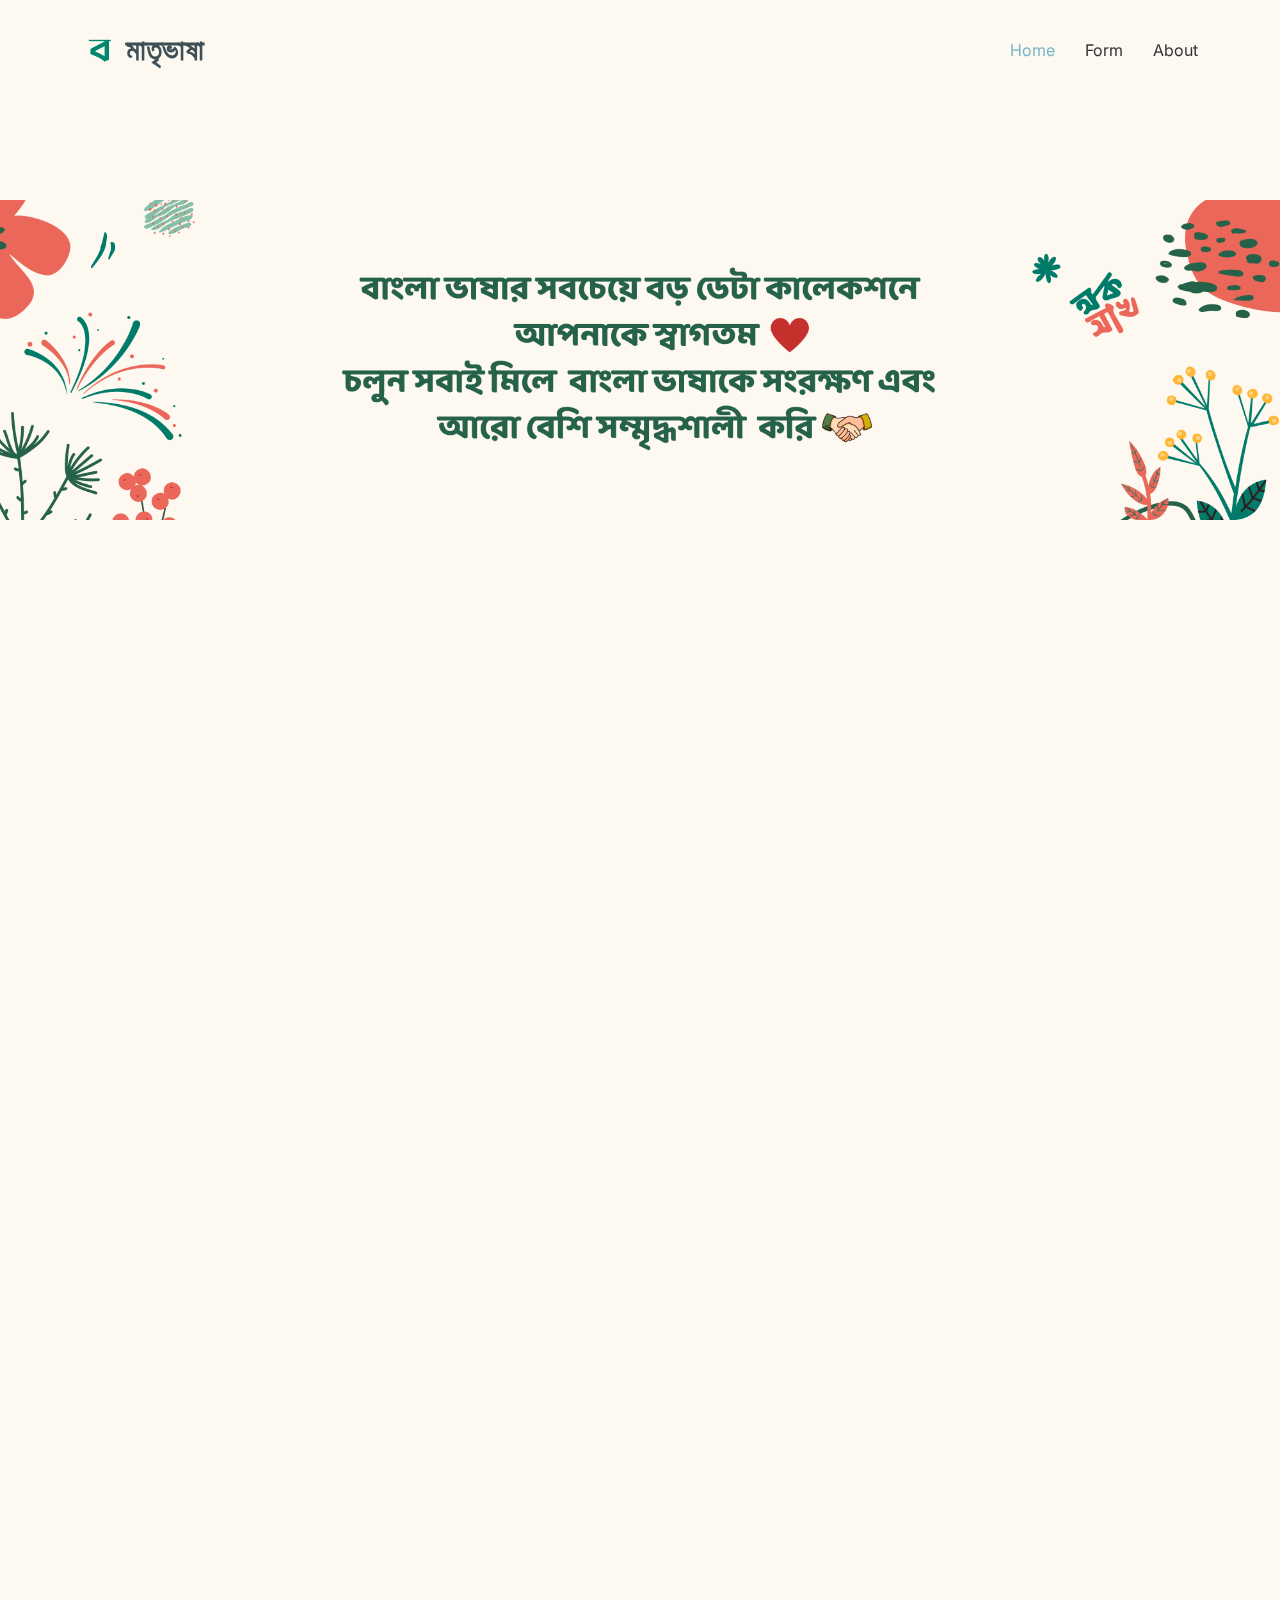
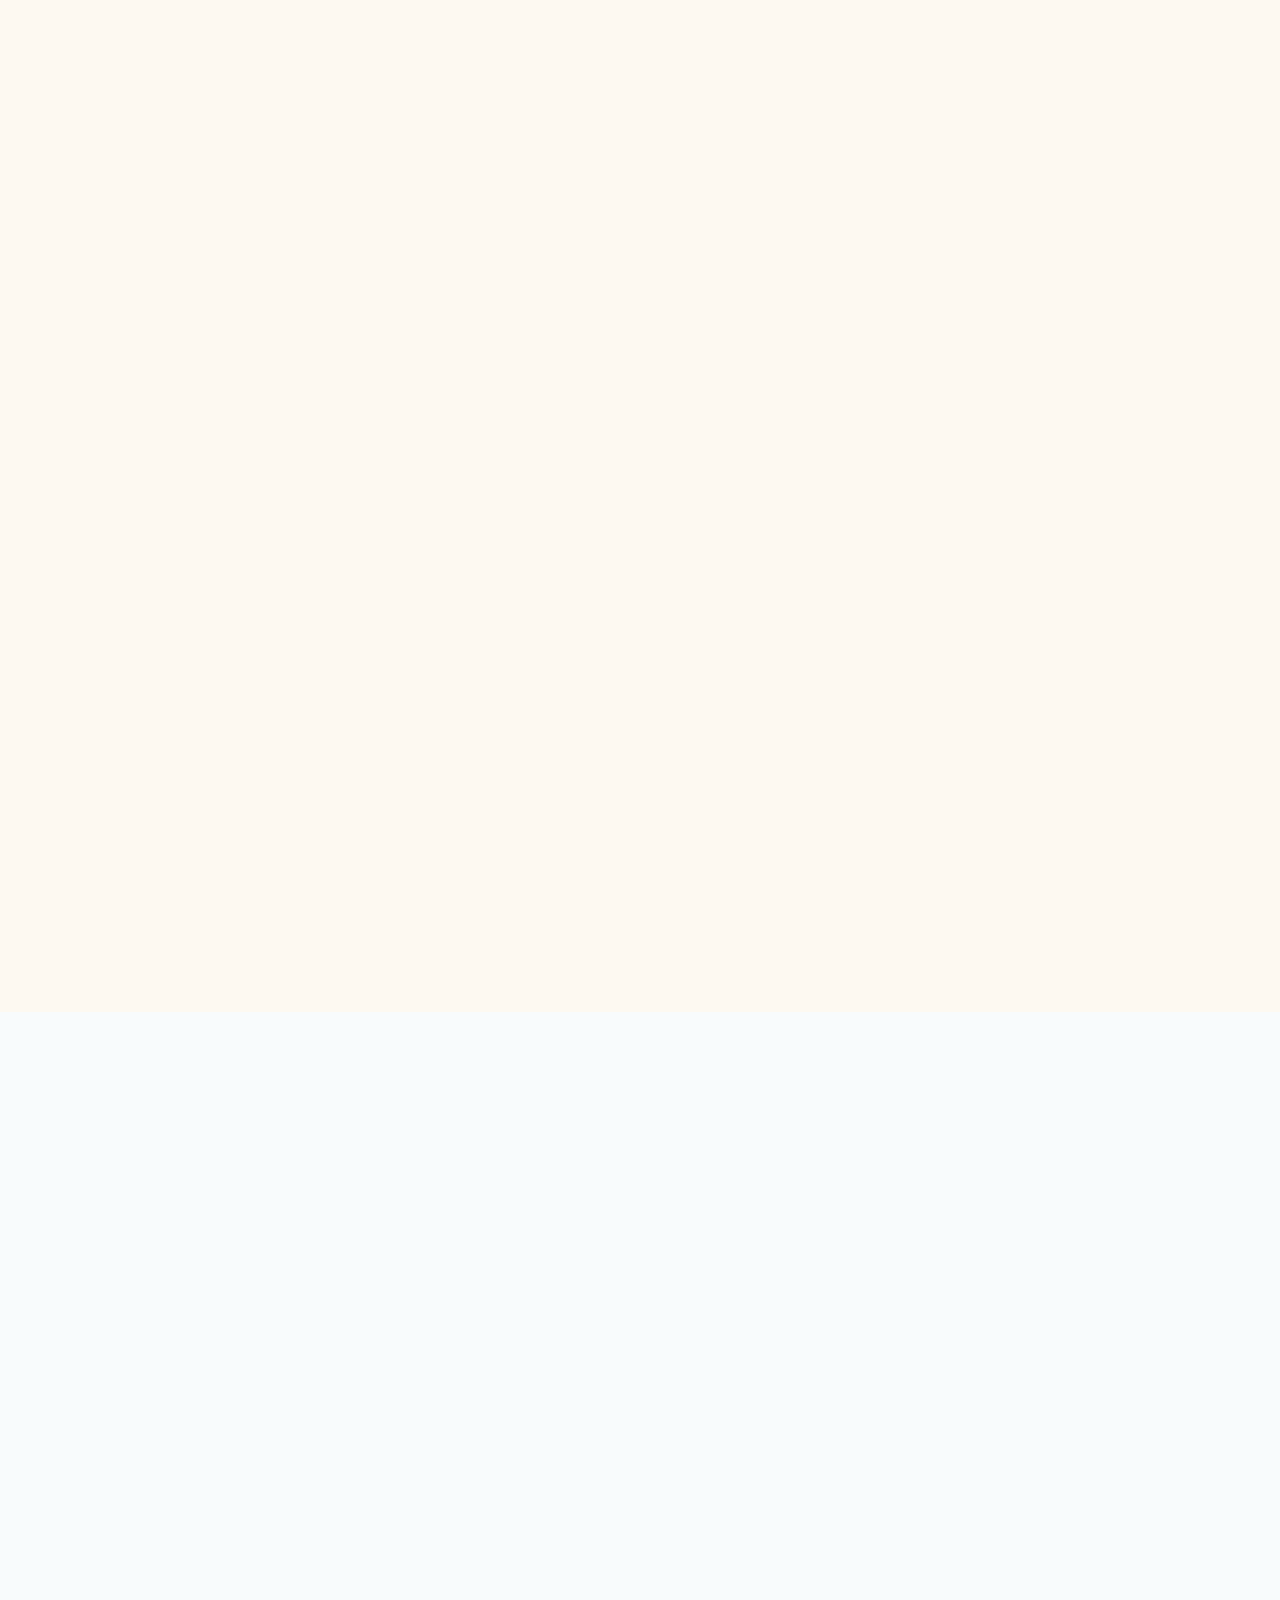
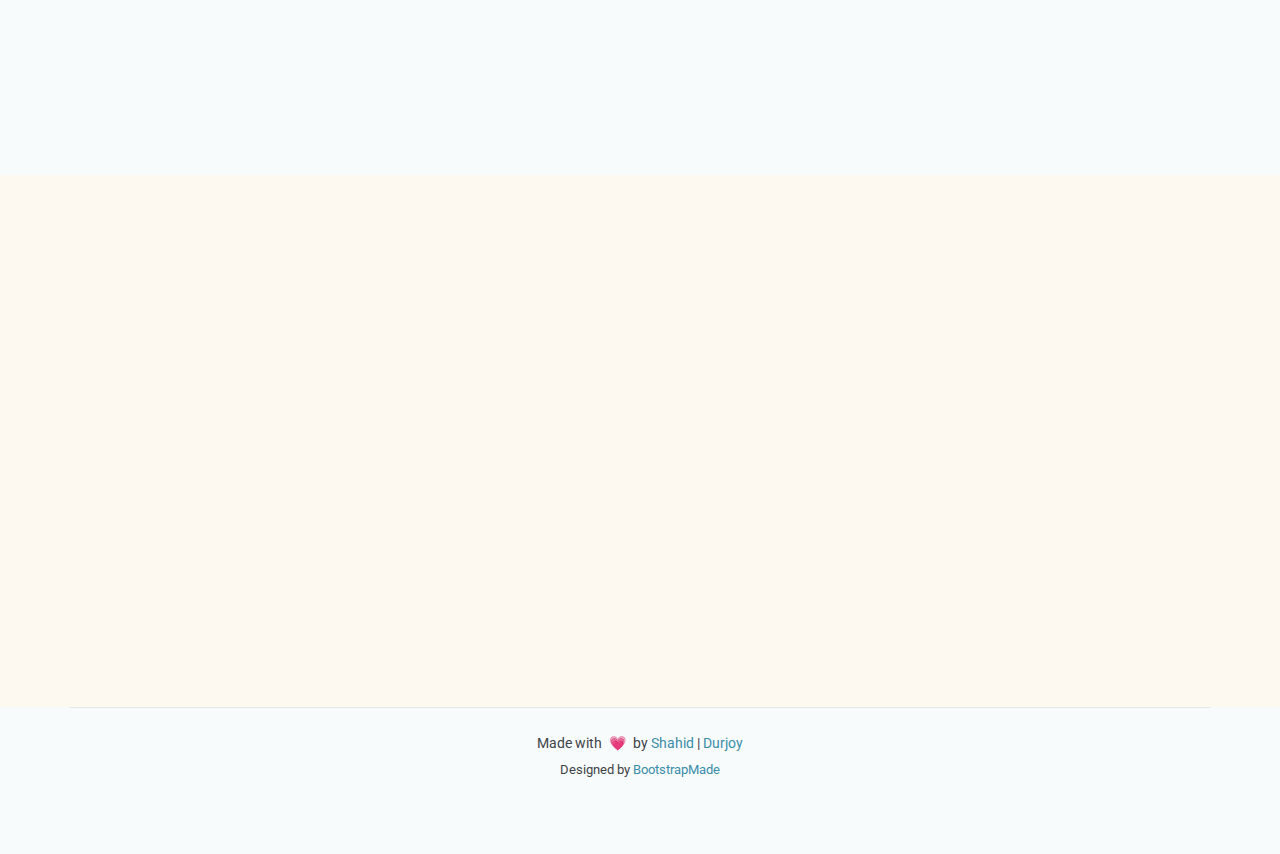
==== commit 485d92ad: "team, form randomize" ====
--- a/index.html
+++ b/index.html
@@ -149,13 +149,13 @@
     <section id="form">
       <div class="container">
         <div class="row justify-content-center align-items-center">
-          <iframe
-            src="https://docs.google.com/forms/d/e/1FAIpQLSd2ylIhXduyusSPLFZAoxOhBKJCAeEVONIK8VtoV6R7YrQR6w/viewform?embedded=true"
-            width="100%" height="1500px" frameborder="0" style="border: none; overflow: auto;" allowfullscreen>
+          <iframe id="formFrame" width="100%" height="1500px" frameborder="0" style="border: none; overflow: auto;"
+            allowfullscreen>
           </iframe>
         </div>
       </div>
     </section>
+
     <section id="about">
       <div class="container section-title" data-aos="fade-up" style="font-family:'Baloo Da 2', sans-serif">
         <h2>About</h2>
@@ -173,7 +173,7 @@
 
         <!-- Section Title -->
         <div class="container section-title" data-aos="fade-up">
-          <h2>Organizers</h2>
+          <h2>Team</h2>
         </div><!-- End Section Title -->
 
         <div class="container" data-aos="fade-up" data-aos-delay="100">
@@ -207,94 +207,75 @@
             <div class="swiper-wrapper">
 
               <div class="swiper-slide">
-                <div class="testimonial-item">
-                  <div class="stars">
-                    <i class="bi bi-star-fill"></i><i class="bi bi-star-fill"></i><i class="bi bi-star-fill"></i><i
-                      class="bi bi-star-fill"></i><i class="bi bi-star-fill"></i>
+                <div class="testimonial-item" id="bidita">
+
+                  <div class="profile mt-auto">
+                    <img src="assets/img/team/bidita.jfif" class="testimonial-img" alt="">
+                    <h3>Bidita Sarker Diba </h3>
+                    <h4>Research Associate</h4>
                   </div>
-                  <p>
-                    Proin iaculis purus consequat sem cure digni ssim donec porttitora entum suscipit rhoncus.
-                    Accusantium
-                    quam, ultricies eget id, aliquam eget nibh et. Maecen aliquam, risus at semper.
+                  <p> <small>
+                      Teaching Assistant, CSE, UAP</small>
                   </p>
-                  <div class="profile mt-auto">
-                    <img src="assets/img/testimonials/testimonials-1.jpg" class="testimonial-img" alt="">
-                    <h3>Saul Goodman</h3>
-                    <h4>Ceo &amp; Founder</h4>
-                  </div>
                 </div>
               </div><!-- End testimonial item -->
 
               <div class="swiper-slide">
-                <div class="testimonial-item">
-                  <div class="stars">
-                    <i class="bi bi-star-fill"></i><i class="bi bi-star-fill"></i><i class="bi bi-star-fill"></i><i
-                      class="bi bi-star-fill"></i><i class="bi bi-star-fill"></i>
+                <div class="testimonial-item" id="shahid">
+                  <div class="profile mt-auto">
+                    <img src="assets/img/team/shahid.jpg" class="testimonial-img" alt="">
+                    <h3>Md. Shahidul Islam</h3>
+                    <h4>Principal Investigator</h4>
+
                   </div>
-                  <p>
-                    Export tempor illum tamen malis malis eram quae irure esse labore quem cillum quid cillum eram malis
-                    quorum velit fore eram velit sunt aliqua noster fugiat irure amet legam anim culpa.
+                  <p> <small>
+                      Assistant Professor, CSE, UAP
+                    </small>
                   </p>
-                  <div class="profile mt-auto">
-                    <img src="assets/img/testimonials/testimonials-2.jpg" class="testimonial-img" alt="">
-                    <h3>Sara Wilsson</h3>
-                    <h4>Designer</h4>
-                  </div>
+
                 </div>
               </div><!-- End testimonial item -->
 
               <div class="swiper-slide">
                 <div class="testimonial-item">
-                  <div class="stars">
-                    <i class="bi bi-star-fill"></i><i class="bi bi-star-fill"></i><i class="bi bi-star-fill"></i><i
-                      class="bi bi-star-fill"></i><i class="bi bi-star-fill"></i>
+
+                  <div class="profile mt-auto" id="durjoy">
+                    <img src="assets/img/team/durjoy.png" class="testimonial-img" alt="">
+                    <h3>Durjoy Mistry</h3>
+                    <h4>Co-Investigator</h4>
                   </div>
-                  <p>
-                    Enim nisi quem export duis labore cillum quae magna enim sint quorum nulla quem veniam duis minim
-                    tempor labore quem eram duis noster aute amet eram fore quis sint minim.
+                  <p> <small>
+                      Lecturer, CSE, UAP</small>
                   </p>
-                  <div class="profile mt-auto">
-                    <img src="assets/img/testimonials/testimonials-3.jpg" class="testimonial-img" alt="">
-                    <h3>Jena Karlis</h3>
-                    <h4>Store Owner</h4>
-                  </div>
                 </div>
               </div><!-- End testimonial item -->
 
               <div class="swiper-slide">
-                <div class="testimonial-item">
-                  <div class="stars">
-                    <i class="bi bi-star-fill"></i><i class="bi bi-star-fill"></i><i class="bi bi-star-fill"></i><i
-                      class="bi bi-star-fill"></i><i class="bi bi-star-fill"></i>
+                <div class="testimonial-item" id="murtaza">
+
+                  <div class="profile mt-auto">
+                    <img src="assets/img/team/murtaza.jpeg" class="testimonial-img" alt="">
+                    <h3>Dr. Shah Murtaza Rashid Al Masud </h3>
+                    <h4>Co-Investigator</h4>
                   </div>
-                  <p>
-                    Fugiat enim eram quae cillum dolore dolor amet nulla culpa multos export minim fugiat minim velit
-                    minim dolor enim duis veniam ipsum anim magna sunt elit fore quem dolore labore illum veniam.
+                  <p> <small>
+                      Professor &amp; Head, CSE, UAP</small>
                   </p>
-                  <div class="profile mt-auto">
-                    <img src="assets/img/testimonials/testimonials-4.jpg" class="testimonial-img" alt="">
-                    <h3>Matt Brandon</h3>
-                    <h4>Freelancer</h4>
-                  </div>
                 </div>
               </div><!-- End testimonial item -->
 
               <div class="swiper-slide">
-                <div class="testimonial-item">
-                  <div class="stars">
-                    <i class="bi bi-star-fill"></i><i class="bi bi-star-fill"></i><i class="bi bi-star-fill"></i><i
-                      class="bi bi-star-fill"></i><i class="bi bi-star-fill"></i>
+                <div class="testimonial-item" id="plabon">
+
+                  <div class="profile mt-auto">
+                    <img src="assets/img/team/plabon.jfif" class="testimonial-img" alt="">
+                    <h3>Jayonto Dutta Plabon
+                    </h3>
+                    <h4>Research Associate</h4>
                   </div>
-                  <p>
-                    Quis quorum aliqua sint quem legam fore sunt eram irure aliqua veniam tempor noster veniam enim
-                    culpa
-                    labore duis sunt culpa nulla illum cillum fugiat legam esse veniam culpa fore nisi cillum quid.
+                  <p> <small>
+                      Teaching Assistant, CSE, UAP</small>
                   </p>
-                  <div class="profile mt-auto">
-                    <img src="assets/img/testimonials/testimonials-5.jpg" class="testimonial-img" alt="">
-                    <h3>John Larson</h3>
-                    <h4>Entrepreneur</h4>
-                  </div>
                 </div>
               </div><!-- End testimonial item -->
 
@@ -387,6 +368,48 @@
     };
   </script>
 
+  <script>
+    // Function to handle the navigation
+    function goToLink(link) {
+      window.open(link, '_blank');  // Opens the link in a new tab
+    }
+
+    // Assign onclick functions to each element
+    document.getElementById('shahid').onclick = function () {
+      goToLink('https://scholar.google.com/citations?user=4ugcylUAAAAJ&hl=en');
+    };
+    document.getElementById('durjoy').onclick = function () {
+      goToLink('https://scholar.google.com/citations?user=sdsnA6oAAAAJ&hl=en&oi=ao');
+    };
+    document.getElementById('murtaza').onclick = function () {
+      goToLink('https://scholar.google.com/citations?user=RfilYIgAAAAJ&hl=en&oi=ao');
+    };
+    document.getElementById('plabon').onclick = function () {
+      goToLink('https://scholar.google.com/citations?user=Rt2lAwsAAAAJ&hl=en&oi=ao');
+    };
+    document.getElementById('bidita').onclick = function () {
+      goToLink('https://scholar.google.com/citations?user=819ox1AAAAAJ&hl=en&oi=ao');
+    };
+  </script>
+
+  <script>
+    // Array of 10 Google Form URLs
+    var formUrls = [
+      'https://docs.google.com/forms/d/e/1FAIpQLSfqWQiqtooq9evMnDPJVRAvmoyMug81m3UKf6A29kpECcuZcg/viewform?embedded=true',
+      'https://docs.google.com/forms/d/e/1FAIpQLScLVH4jhHPsskfWgidMbq9kviCSiSNm5XehctljGkCSjX0ajg/viewform?embedded=true',
+
+    ];
+
+    // Function to get a random form URL
+    function getRandomForm() {
+      var randomIndex = Math.floor(Math.random() * formUrls.length);
+      return formUrls[randomIndex];
+    }
+
+    // Set the iframe src attribute to a random form URL
+    document.getElementById('formFrame').src = getRandomForm();
+  </script>
+
 </body>
 
 </html>--- a/assets/css/main.css
+++ b/assets/css/main.css
@@ -874,15 +874,19 @@
   padding: 180px 0 40px 0;
   display: flex;
   align-items: center;
-  justify-content: center; /* Center content horizontally */
+  justify-content: center;
+  /* Center content horizontally */
   overflow: hidden;
 }
 
 /* Style for the image inside .hero */
 .hero img {
-  width: 100vw; /* Ensures full width of the viewport */
-  height: auto; /* Maintain aspect ratio */
-  object-fit: cover; /* Ensure image covers the container without distortion */
+  width: 100vw;
+  /* Ensures full width of the viewport */
+  height: auto;
+  /* Maintain aspect ratio */
+  object-fit: cover;
+  /* Ensure image covers the container without distortion */
   position: absolute;
   top: 0;
   left: 0;
@@ -891,14 +895,17 @@
 
 /* Mobile view (up to 480px) */
 @media (max-width: 480px) {
-.hero {
+  .hero {
     margin-top: 85px;
     padding: 120px 0 30px 0;
     scale: 1.28;
-}
+  }
+
   .hero img {
-    width: 100vw; /* Full width for mobile */
-    height: auto; /* Maintain aspect ratio */
+    width: 100vw;
+    /* Full width for mobile */
+    height: auto;
+    /* Maintain aspect ratio */
   }
 }
 
@@ -908,9 +915,12 @@
     margin-top: 100px;
     padding: 150px 0 35px 0;
   }
+
   .hero img {
-    width: 100vw; /* Full width for tablet */
-    height: auto; /* Maintain aspect ratio */
+    width: 100vw;
+    /* Full width for tablet */
+    height: auto;
+    /* Maintain aspect ratio */
   }
 }
 
@@ -921,9 +931,12 @@
     padding: 200px 0 50px 0;
     min-height: 50vh;
   }
+
   .hero img {
-    width: 100vw; /* Full width for web */
-    height: auto; /* Maintain aspect ratio */
+    width: 100vw;
+    /* Full width for web */
+    height: auto;
+    /* Maintain aspect ratio */
   }
 }
 
@@ -932,9 +945,12 @@
   position: absolute;
   inset: 0;
   display: block;
-  width: 100vw; /* Full width */
-  height: auto; /* Maintain aspect ratio */
-  object-fit: cover; /* Ensure image covers the area */
+  width: 100vw;
+  /* Full width */
+  height: auto;
+  /* Maintain aspect ratio */
+  object-fit: cover;
+  /* Ensure image covers the area */
   z-index: 1;
 }
 
@@ -1722,7 +1738,7 @@
 }
 
 .testimonials .testimonial-item .testimonial-img {
-  width: 90px;
+  width: 150px;
   border-radius: 50%;
   border: 4px solid var(--background-color);
   margin: 0 auto;
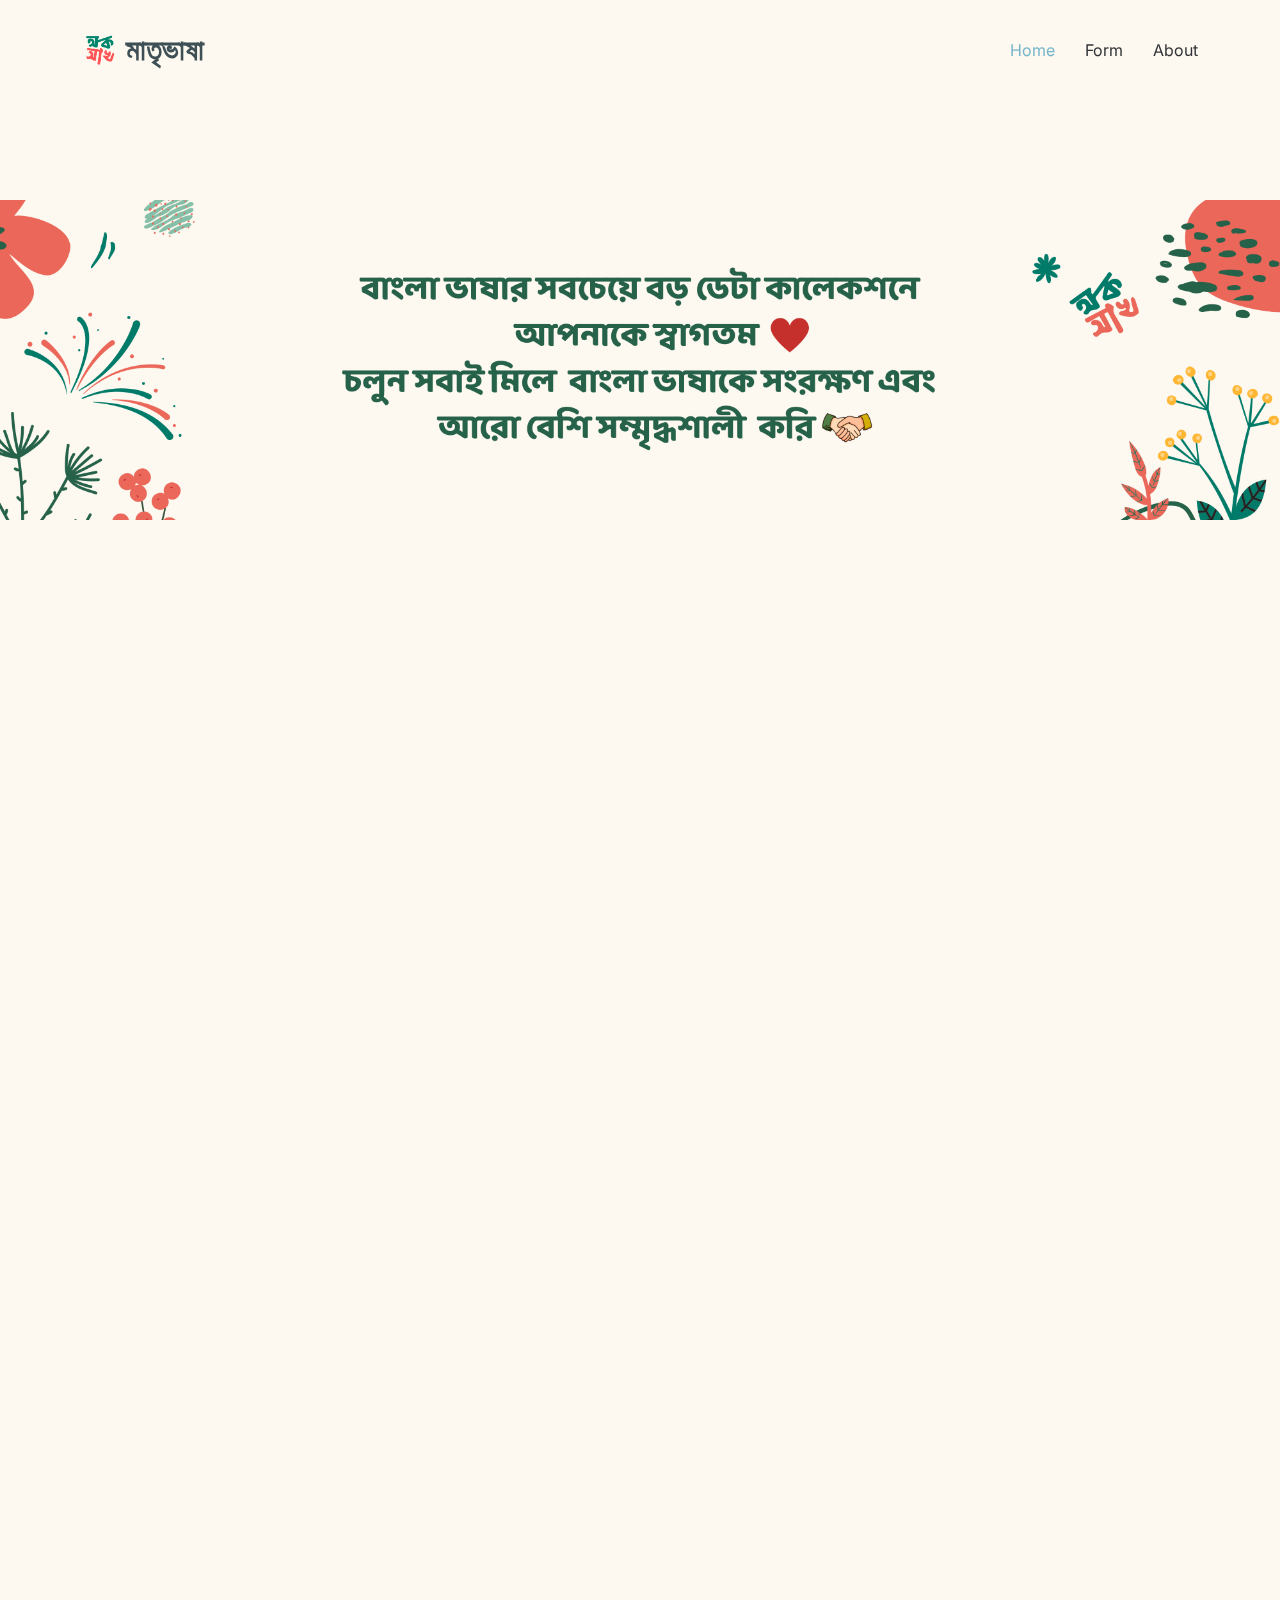
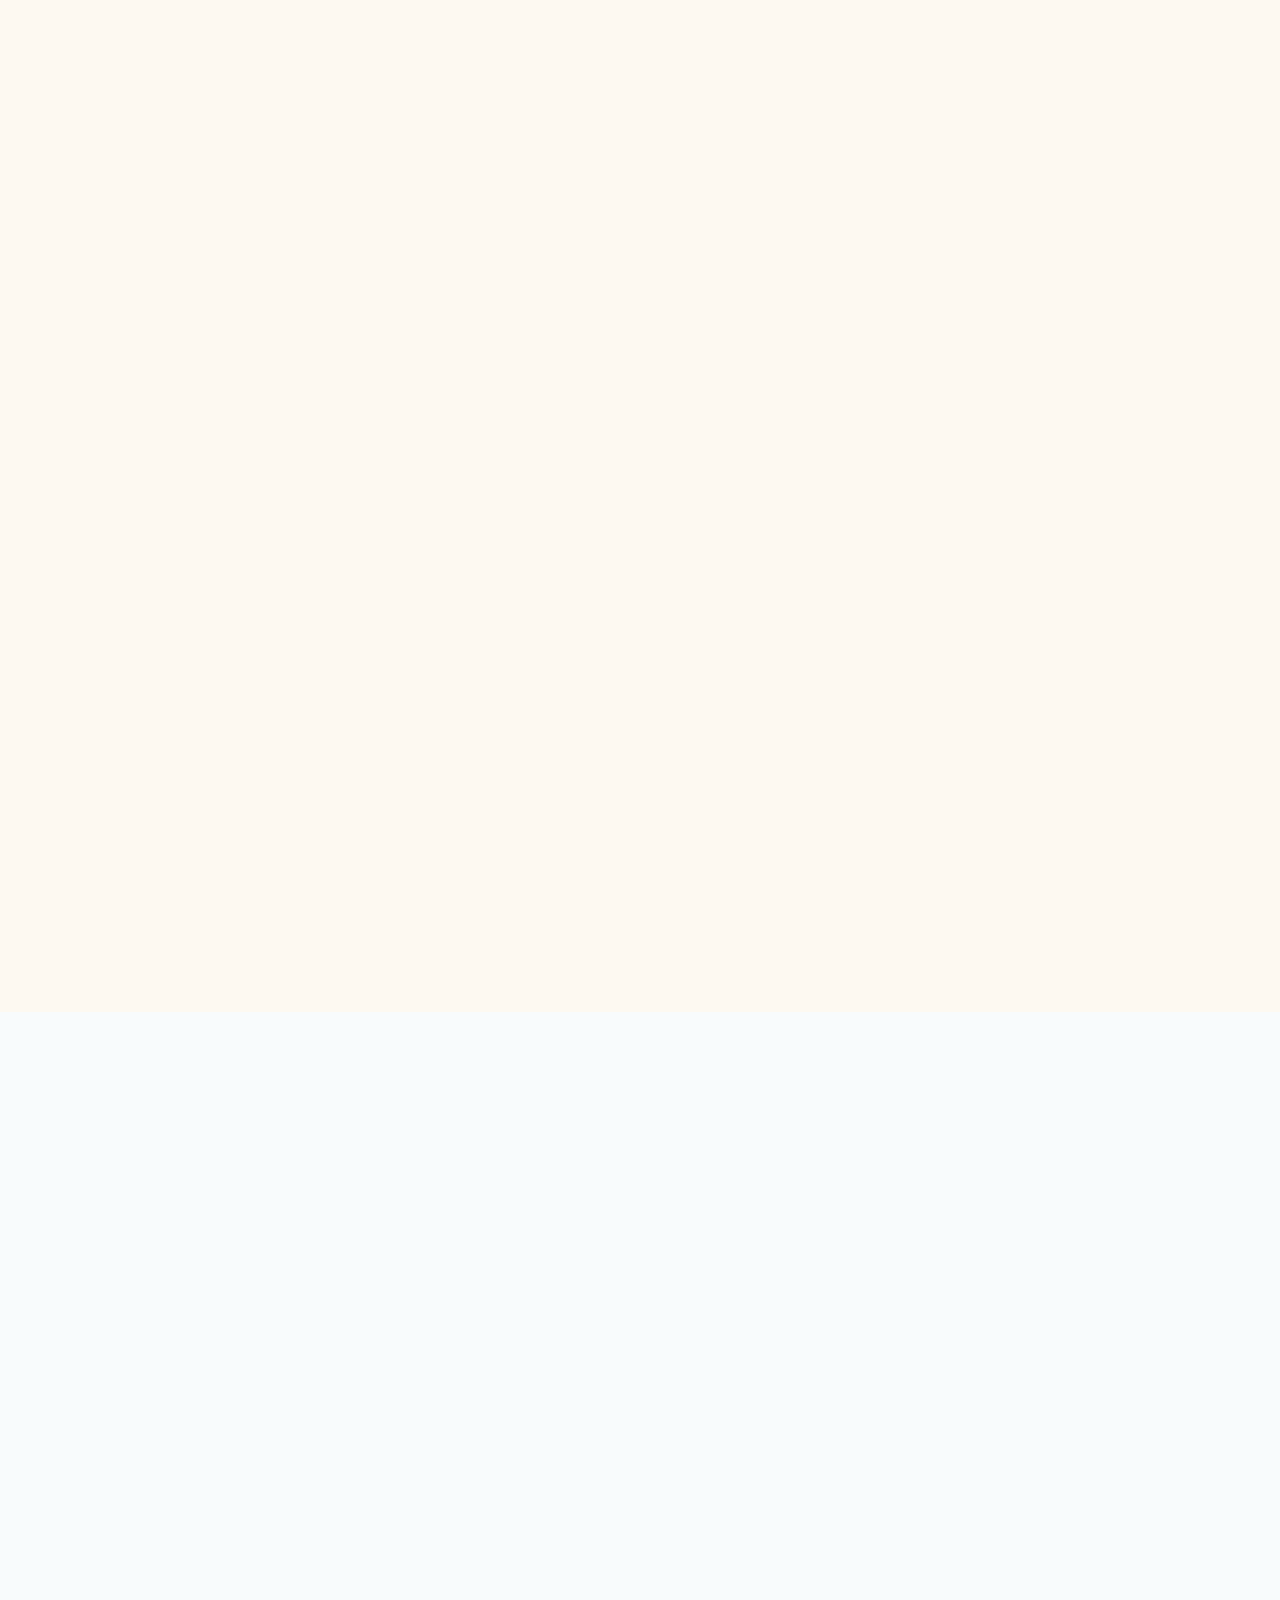
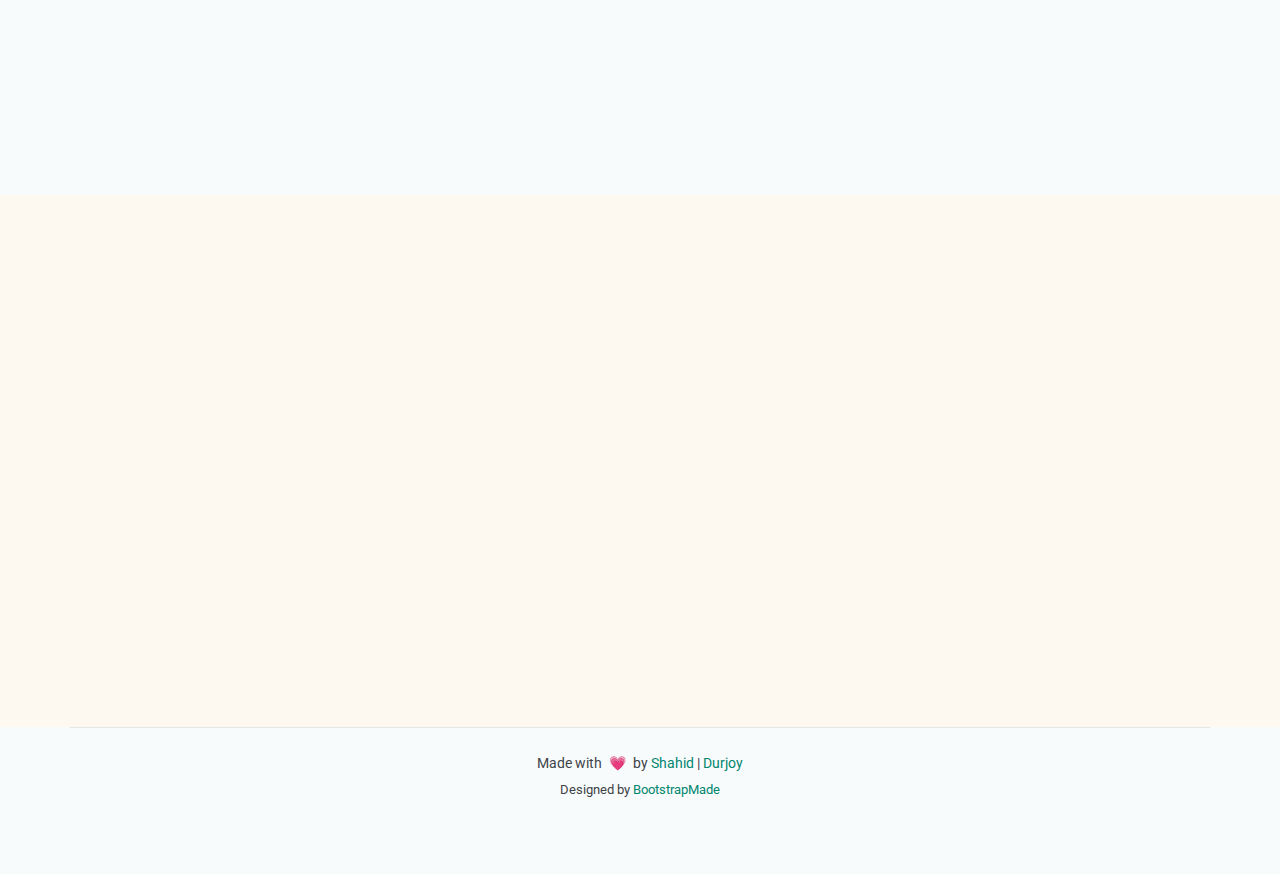
==== commit 48d44b02: "logo update" ====
--- a/index.html
+++ b/index.html
@@ -9,7 +9,7 @@
   <meta name="keywords" content="">
 
   <!-- Favicons -->
-  <link href="assets/img/custom/logo%20(2).png" rel="icon">
+  <link href="assets/img/custom/logo.png" rel="icon">
   <link href="assets/img/apple-touch-icon.png" rel="apple-touch-icon">
 
   <!-- Fonts -->
@@ -97,7 +97,7 @@
     <div class="container-fluid container-xl position-relative d-flex align-items-center">
 
       <a href="index.html" class="logo d-flex align-items-center me-auto">
-        <img src="assets/img/custom/logo%20(2).png" alt="">
+        <img src="assets/img/custom/logo.png" alt="">
         <h1 class="sitename">মাতৃভাষা</h1>
       </a>
 
--- a/assets/css/main.css
+++ b/assets/css/main.css
@@ -31,7 +31,7 @@
   /* Default color used for the majority of the text content across the entire website */
   --heading-color: #3e5055;
   /* Color for headings, subheadings and title throughout the website */
-  --accent-color: #388da8;
+  --accent-color: rgb(0, 134, 110);
   /* Accent color that represents your brand on the website. It's used for buttons, links, and other elements that need to stand out */
   --surface-color: #ffffff;
   /* The surface color is used as a background of boxed elements within sections, such as cards, icon boxes, or other elements that require a visual separation from the global background. */
@@ -1719,21 +1719,52 @@
   background-color: var(--surface-color);
   box-shadow: 0px 0 20px rgba(0, 0, 0, 0.1);
   box-sizing: content-box;
-  padding: 30px;
+  padding: 40px;
   margin: 40px 30px;
   min-height: 320px;
   display: flex;
   flex-direction: column;
   text-align: center;
   transition: 0.3s;
-}
+  position: relative; /* For the pseudo-element positioning */
+  z-index: 0; /* Ensure other elements don't overlap the effect */
+  cursor: pointer; /* Makes it appear clickable */
+  /*border: 2px solid transparent; !* Add a subtle border *!*/
+  border-radius: 20px;
+}
+
+.testimonials .testimonial-item::before {
+  content: '';
+  position: absolute;
+  top: 0;
+  left: 0;
+  right: 0;
+  bottom: 0;
+  background: linear-gradient(75deg, rgb(251, 247, 240), #89d6d5);
+  z-index: -1;
+  opacity: 0;
+  transition: opacity 0.5s ease, transform 0.3s ease;
+  border-radius: inherit; /* Keeps the glow within rounded corners if you have them */
+}
+
+.testimonials .testimonial-item:hover {
+  transform: scale(1.05); /* Adds a slight zoom effect */
+  box-shadow: 10px 10px 10px rgba(0, 134, 110, 0.31); /* Enhances shadow to appear lifted */
+  border: 0px solid rgba(0, 134, 110, 0.31); /* Highlights the border on hover */
+}
+
+.testimonials .testimonial-item:hover::before {
+  opacity: 1;
+  box-shadow: 0px 0 30px rgb(251, 247, 240);
+}
+
 
 .testimonials .testimonial-item .stars {
   margin-bottom: 15px;
 }
 
 .testimonials .testimonial-item .stars i {
-  color: #ffc107;
+  color: rgba(187, 83, 255, 0.99);
   margin: 0 1px;
 }
 
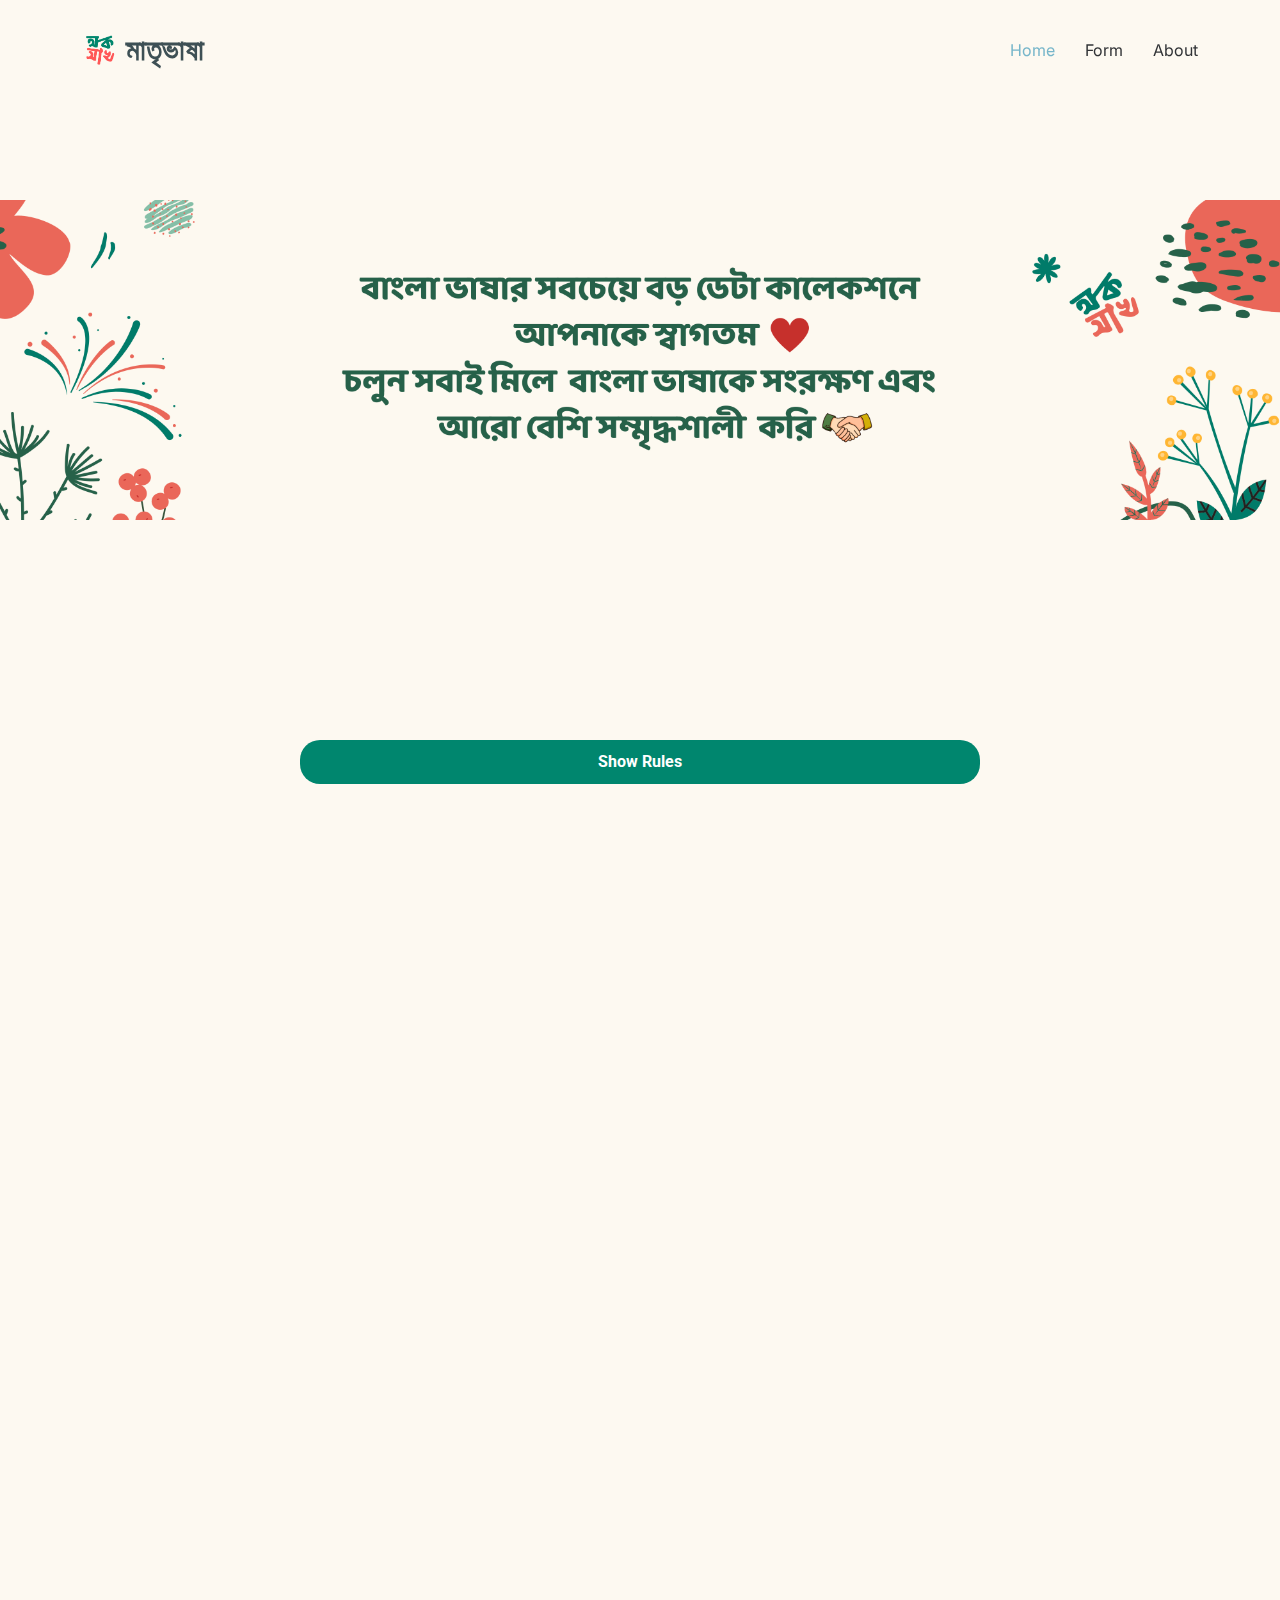
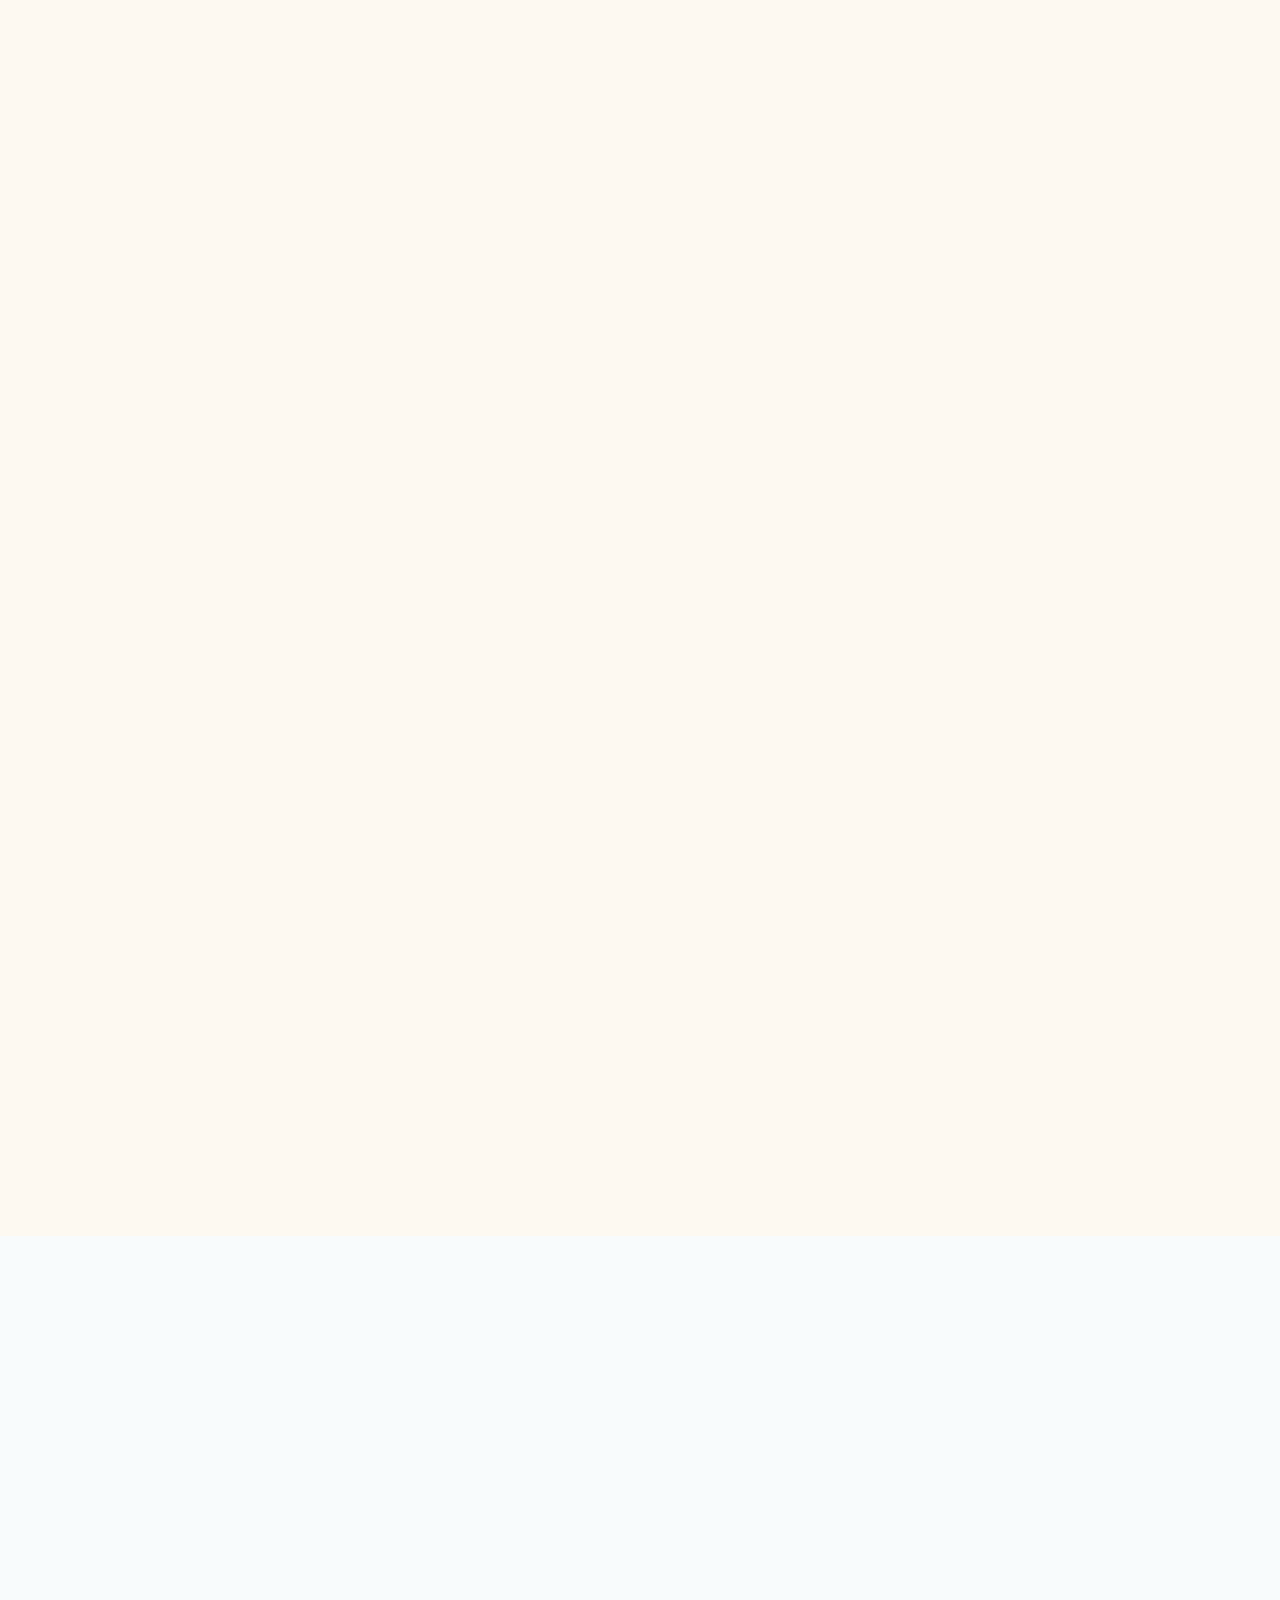
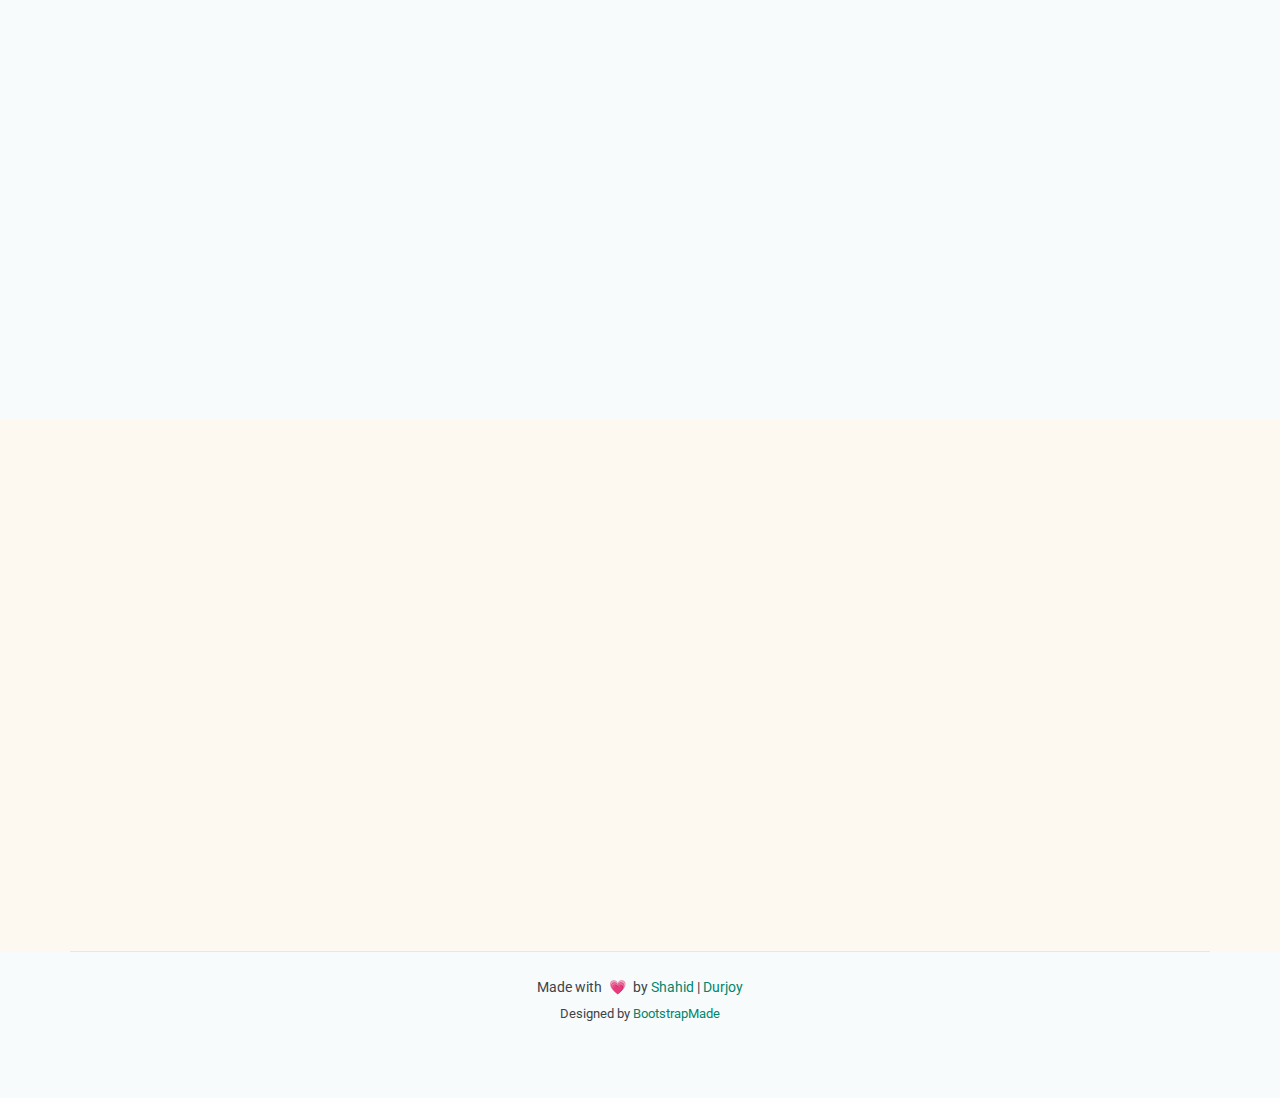
==== commit 662e6edc: "rules are updated" ====
--- a/index.html
+++ b/index.html
@@ -16,8 +16,8 @@
   <link href="https://fonts.googleapis.com" rel="preconnect">
   <link href="https://fonts.gstatic.com" rel="preconnect" crossorigin>
   <link
-    href="https://fonts.googleapis.com/css2?family=Roboto:ital,wght@0,100;0,300;0,400;0,500;0,700;0,900;1,100;1,300;1,400;1,500;1,700;1,900&family=Inter:wght@100;200;300;400;500;600;700;800;900&family=Nunito:ital,wght@0,200;0,300;0,400;0,500;0,600;0,700;0,800;0,900;1,200;1,300;1,400;1,500;1,600;1,700;1,800;1,900&display=swap"
-    rel="stylesheet">
+          href="https://fonts.googleapis.com/css2?family=Roboto:ital,wght@0,100;0,300;0,400;0,500;0,700;0,900;1,100;1,300;1,400;1,500;1,700;1,900&family=Inter:wght@100;200;300;400;500;600;700;800;900&family=Nunito:ital,wght@0,200;0,300;0,400;0,500;0,600;0,700;0,800;0,900;1,200;1,300;1,400;1,500;1,600;1,700;1,800;1,900&display=swap"
+          rel="stylesheet">
 
   <!-- Vendor CSS Files -->
   <link href="assets/vendor/bootstrap/css/bootstrap.min.css" rel="stylesheet">
@@ -93,93 +93,283 @@
 
 <body class="index-page">
 
-  <header id="header" class="header d-flex align-items-center fixed-top">
-    <div class="container-fluid container-xl position-relative d-flex align-items-center">
-
-      <a href="index.html" class="logo d-flex align-items-center me-auto">
-        <img src="assets/img/custom/logo.png" alt="">
-        <h1 class="sitename">মাতৃভাষা</h1>
-      </a>
-
-      <nav id="navmenu" class="navmenu">
+<header id="header" class="header d-flex align-items-center fixed-top">
+  <div class="container-fluid container-xl position-relative d-flex align-items-center">
+
+    <a href="index.html" class="logo d-flex align-items-center me-auto">
+      <img src="assets/img/custom/logo.png" alt="">
+      <h1 class="sitename">মাতৃভাষা</h1>
+    </a>
+
+    <nav id="navmenu" class="navmenu">
+      <ul>
+        <li><a href="index.html#hero" class="active">Home</a></li>
+        <li><a href="#form">Form</a></li>
+        <li><a href="#about">About</a></li>
+        <!-- <li><a href="index.#contact">Contact</a></li> -->
+      </ul>
+      <i class="mobile-nav-toggle d-xl-none bi bi-list"></i>
+    </nav>
+
+    <!-- <a class="btn-getstarted" href="index.html#about">Get Started</a> -->
+
+  </div>
+</header>
+
+<main class="main">
+
+  <!-- Hero Section -->
+  <section id="hero" class="hero section">
+
+    <div class="hero-bg">
+      <img src="assets/img/custom/h1img.png">
+    </div>
+
+
+    <!--      <div class="container text-center">-->
+    <!--        <div class="d-flex flex-column justify-content-center align-items-center">-->
+    <!--          <h1 data-aos="fade-up" class="bangla-text">বাংলা ভাষার সবচেয়ে বড় ডেটা কালেকশনে আপনাকে-->
+    <!--            স্বাগতম ❤️ <br>-->
+    <!--            চলুন সবাই মিলে বাংলা ভাষাকে সংরক্ষণ এবং-->
+    <!--            আরো বেশি সম্মৃদ্ধশালী করি</h1>-->
+
+    <!--          <div class="d-flex" data-aos="fade-up" data-aos-delay="200">-->
+    <!--            <a href="#about" class="btn-get-started">Get Started</a>-->
+    <!--            <a href="https://www.youtube.com/watch?v=Y7f98aduVJ8"-->
+    <!--              class="glightbox btn-watch-video d-flex align-items-center"><i class="bi bi-play-circle"></i><span>Watch-->
+    <!--                Video</span></a>-->
+    <!--          </div>-->
+
+    <!--        </div>-->
+    <!--      </div>-->
+
+  </section><!-- /Hero Section -->
+  </section><!-- /Hero Section -->
+  <section id="Rules">
+    <style>
+      .expandable-div {
+        width: 100%;
+        max-width: 700px;
+        margin: 20px auto;
+        border: 1px solid #ccc;
+        border-radius: 5px;
+        padding: 24px;
+        background-color: #f9f9f9;
+        border-radius: 20px;
+      }
+
+      /*.expandable-div:hover {*/
+      /*  box-shadow: 0 6px 16px rgba(0, 0, 0, 0.15);*/
+      /*}*/
+
+      .expandable-div .content {
+        max-height: 0;
+        opacity: 0;
+        overflow: hidden;
+        padding: 0 20px;
+        transition: max-height 0.6s ease, opacity 0.4s ease;
+      }
+
+      .expandable-div.expanded .content {
+        max-height: 500px; /* Set a height that accommodates your content */
+        opacity: 1;
+        padding: 20px;
+      }
+
+      .expandable-div button {
+        width: 100%;
+        padding: 15px;
+        background-color: #00866e;
+        color: white;
+        border: none;
+        border-radius: 10px 10px 0 0;
+        cursor: pointer;
+        font-size: 16px;
+        font-weight: bold;
+        transition: background-color 0.3s ease;
+      }
+
+      .expandable-div button:hover {
+        background-color: #00866e;
+      }
+
+      /*.expandable-div button:focus {*/
+      /*  outline: none;*/
+      /*}*/
+
+      .content p {
+        font-size: 16px;
+        line-height: 1.6;
+        color: #444;
+        margin-bottom: 10px;
+      }
+
+      .content p b {
+        color: rgb(0, 134, 110);
+      }
+
+      @media (max-width: 600px) {
+        .content p {
+          font-size: 14px;
+        }
+      }
+    </style>
+
+    <div class="expandable-div" id="expandableDiv">
+      <button onclick="toggleContent()">Show Rules</button>
+      <div class="content" id="expandable-content">
+        <h4 style="font-weight: bold">প্রথমে আপনার আঞ্চলিক ভাষা সিলেক্ট করুন, তারপর পরবর্তী শুদ্ধ বাংলা বাক্যগুলিকে  আঞ্চলিক ভাষায় লিখুন।</h4>
+        <h5 style="font-weight: bold">Rules</h5>
         <ul>
-          <li><a href="index.html#hero" class="active">Home</a></li>
-          <li><a href="#form">Form</a></li>
-          <li><a href="#about">About</a></li>
-          <!-- <li><a href="index.html#contact">Contact</a></li> -->
+          <li> দাড়ি কমা  বা কোনো বিরামচিহ্ন দেয়ার প্রয়োজন নেই </li>
+          <li> আঞ্চলিক ভাষা করতে   অবশ্যই বাংলা ভাষায় টাইপ হবে:  মোবাইল থেকে  টাইপ করুন অথবা এখানে গিয়ে টাইপ করুন</li>
+          <li> প্রতিটি শব্দের সাথে মিল রেখে  লেখার চেষ্টা করুন:  </li>
+
         </ul>
-        <i class="mobile-nav-toggle d-xl-none bi bi-list"></i>
-      </nav>
-
-      <!-- <a class="btn-getstarted" href="index.html#about">Get Started</a> -->
-
+<table style="border-collapse: collapse; width: 100%;">
+    <tr>
+        <td style="border: 1px solid black; padding: 8px; font-weight: bold">শুদ্ধ</td></td>
+        <td style="border: 1px solid black; padding: 8px;">আমি </td>
+        <td style="border: 1px solid black; padding: 8px;">যখন</td>
+        <td style="border: 1px solid black; padding: 8px;">স্কুলে</td>
+        <td style="border: 1px solid black; padding: 8px;">ছিলাম</td>
+        <td style="border: 1px solid black; padding: 8px;">তখন</td>
+        <td style="border: 1px solid black; padding: 8px;">আমার</td>
+        <td style="border: 1px solid black; padding: 8px;">প্রিয়</td>
+        <td style="border: 1px solid black; padding: 8px;">বিষয়</td>
+        <td style="border: 1px solid black; padding: 8px;">ছিল</td>
+        <td style="border: 1px solid black; padding: 8px;">বাংলা</td>
+    </tr>
+    <tr>
+        <td style="border: 1px solid black; padding: 8px;font-weight: bold">বরিশাল</td>
+        <td style="border: 1px solid black; padding: 8px;">মুই</td>
+        <td style="border: 1px solid black; padding: 8px;">যহন</td>
+        <td style="border: 1px solid black; padding: 8px;">ইশকুলে</td>
+        <td style="border: 1px solid black; padding: 8px;">আল্লাম</td>
+        <td style="border: 1px solid black; padding: 8px;">তহন</td>
+        <td style="border: 1px solid black; padding: 8px;">মোর</td>
+        <td style="border: 1px solid black; padding: 8px;">পিরিও</td>
+        <td style="border: 1px solid black; padding: 8px;">বিষয়</td>
+        <td style="border: 1px solid black; padding: 8px;">আল্লে</td>
+        <td style="border: 1px solid black; padding: 8px;">বাংলা</td>
+    </tr>
+</table>
+        <br>
+
+        <h5 style="font-weight: bold">Examples</h5>
+        <p><b>শুদ্ধ:</b> আমি যখন স্কুলে ছিলাম তখন আমার প্রিয় বিষয় ছিল বাংলা</p>
+        <p><b>বরিশাল:</b> মুই যহন ইশকুলে আল্লাম তহন মোর পিরিও বিষয় আল্লে বাংলা</p>
+        <p><b>চট্টগ্রাম:</b> আঁই যেত্তে স্কুলত আঁসছিলাম আঁর প্রিয় বিষয় আঁস্সিলদে বাংলা</p>
+        <p><b>সিলেট:</b> আমি যখন স্কুলো আছলাম নানি তখন আমার ফছন্দের সাবজেক্ট আছিল বাংলা</p>
+        <p><b>রংপুর:</b> মুই যখন স্কুলত আছিনু তখন মোর পিয় বিষয় আছিলো বাংলা</p>
+
+        <body>
+        </body>
+      </div>
     </div>
-  </header>
-
-  <main class="main">
-
-    <!-- Hero Section -->
-    <section id="hero" class="hero section">
-
-      <div class="hero-bg">
-        <img src="assets/img/custom/h1img.png">
+
+    <script>
+      function toggleContent() {
+        var div = document.getElementById('expandableDiv');
+        var button = div.querySelector('button');
+        if (div.classList.contains('expanded')) {
+          div.classList.remove('expanded');
+          button.textContent = 'Show Rules';
+        } else {
+          div.classList.add('expanded');
+          button.textContent = 'Hide Rules';
+        }
+      }
+    </script>
+  </section>
+  <style>
+    .expandable-div {
+      width: 100%;
+      max-width: 700px;
+      margin: 20px auto;
+      border: none;
+      border-radius: 5px;
+      padding: 10px;
+      background-color: rgba(249, 249, 249, 0);
+    }
+
+    .expandable-div .content {
+      max-height: 0;
+      overflow: hidden;
+      transition: max-height 0.5s ease-out;
+    }
+
+    .expandable-div.expanded .content {
+      max-height: 1000px; /* Set a large enough height to accommodate the content */
+      transition: max-height 0.5s ease-in;
+    }
+
+    .expandable-div button {
+      width: 100%;
+      padding: 10px;
+      background-color: rgb(0, 134, 110);
+      color: white;
+      border: none;
+      border-radius: 20px;
+      cursor: pointer;
+    }
+
+    .expandable-div button:focus {
+      outline: none;
+    }
+  </style>
+
+
+
+  <script>
+    function toggleContent() {
+      var div = document.getElementById('expandableDiv');
+      var button = div.querySelector('button');
+      if (div.classList.contains('expanded')) {
+        div.classList.remove('expanded');
+        button.textContent = 'Show Rules';
+      } else {
+        div.classList.add('expanded');
+        button.textContent = 'Hide Rules';
+      }
+    }
+  </script>
+  </section>
+
+  <section id="form">
+    <div class="container">
+      <div class="row justify-content-center align-items-center">
+        <iframe id="formFrame" width="100%" height="1500px" frameborder="0" style="border: none; overflow: auto;"
+                allowfullscreen>
+        </iframe>
       </div>
-
-
-      <!--      <div class="container text-center">-->
-      <!--        <div class="d-flex flex-column justify-content-center align-items-center">-->
-      <!--          <h1 data-aos="fade-up" class="bangla-text">বাংলা ভাষার সবচেয়ে বড় ডেটা কালেকশনে আপনাকে-->
-      <!--            স্বাগতম ❤️ <br>-->
-      <!--            চলুন সবাই মিলে বাংলা ভাষাকে সংরক্ষণ এবং-->
-      <!--            আরো বেশি সম্মৃদ্ধশালী করি</h1>-->
-
-      <!--          <div class="d-flex" data-aos="fade-up" data-aos-delay="200">-->
-      <!--            <a href="#about" class="btn-get-started">Get Started</a>-->
-      <!--            <a href="https://www.youtube.com/watch?v=Y7f98aduVJ8"-->
-      <!--              class="glightbox btn-watch-video d-flex align-items-center"><i class="bi bi-play-circle"></i><span>Watch-->
-      <!--                Video</span></a>-->
-      <!--          </div>-->
-
-      <!--        </div>-->
-      <!--      </div>-->
-
-    </section><!-- /Hero Section -->
-
-
-    <section id="form">
-      <div class="container">
-        <div class="row justify-content-center align-items-center">
-          <iframe id="formFrame" width="100%" height="1500px" frameborder="0" style="border: none; overflow: auto;"
-            allowfullscreen>
-          </iframe>
-        </div>
-      </div>
-    </section>
-
-    <section id="about">
-      <div class="container section-title" data-aos="fade-up" style="font-family:'Baloo Da 2', sans-serif">
-        <h2>About</h2>
-        <h5>আমরা সবাইকে বাংলা ভাষাকে উদযাপন ও রক্ষা করতে একসাথে কাজ করার জন্য আমন্ত্রণ জানাচ্ছি। আমাদের লক্ষ্য শুধু
-          বাংলা
-          ভাষা নয়, দেশের নানা অঞ্চলের সুন্দর আঞ্চলিক ভাষাগুলোও বাঁচিয়ে রাখা। </h5>
-
-        <h5>সিলেটের টান, চট্টগ্রামের ভিন্ন ধ্বনি, নোয়াখালীর প্রাণবন্ত ভাষা, খুলনার মিষ্টি সুর — প্রত্যেকটা ভাষাই আমাদের
-          সংস্কৃতির অংশ। </h5>
-
-        <H5>আসুন, একসাথে বাংলার সব রূপকে বরণ করি, যাতে এটি শহর থেকে গ্রাম পর্যন্ত ছড়িয়ে পড়ে। QR কোড স্ক্যান করে আমাদের
-          সাথে যোগ দিন, আর ভাষার ঐতিহ্য রক্ষা করতে এগিয়ে আসুন!</h5>
-      </div>
-      <section id="testimonials" class="testimonials section light-background">
-
-        <!-- Section Title -->
-        <div class="container section-title" data-aos="fade-up">
-          <h2>Team</h2>
-        </div><!-- End Section Title -->
-
-        <div class="container" data-aos="fade-up" data-aos-delay="100">
-
-          <div class="swiper init-swiper">
-            <script type="application/json" class="swiper-config">
+    </div>
+  </section>
+
+  <section id="about">
+    <div class="container section-title" data-aos="fade-up" style="font-family:'Baloo Da 2', sans-serif">
+      <h2>About</h2>
+      <h5>আমরা সবাইকে বাংলা ভাষাকে উদযাপন ও রক্ষা করতে একসাথে কাজ করার জন্য আমন্ত্রণ জানাচ্ছি। আমাদের লক্ষ্য শুধু
+        বাংলা
+        ভাষা নয়, দেশের নানা অঞ্চলের সুন্দর আঞ্চলিক ভাষাগুলোও বাঁচিয়ে রাখা। </h5>
+
+      <h5>সিলেটের টান, চট্টগ্রামের ভিন্ন ধ্বনি, নোয়াখালীর প্রাণবন্ত ভাষা, খুলনার মিষ্টি সুর — প্রত্যেকটা ভাষাই আমাদের
+        সংস্কৃতির অংশ। </h5>
+
+      <H5>আসুন, একসাথে বাংলার সব রূপকে বরণ করি, যাতে এটি শহর থেকে গ্রাম পর্যন্ত ছড়িয়ে পড়ে। QR কোড স্ক্যান করে আমাদের
+        সাথে যোগ দিন, আর ভাষার ঐতিহ্য রক্ষা করতে এগিয়ে আসুন!</h5>
+    </div>
+    <section id="testimonials" class="testimonials section light-background">
+
+      <!-- Section Title -->
+      <div class="container section-title" data-aos="fade-up">
+        <h2>Team</h2>
+      </div><!-- End Section Title -->
+
+      <div class="container" data-aos="fade-up" data-aos-delay="100">
+
+        <div class="swiper init-swiper">
+          <script type="application/json" class="swiper-config">
             {
               "loop": true,
               "speed": 600,
@@ -204,211 +394,219 @@
               }
             }
           </script>
-            <div class="swiper-wrapper">
-
-              <div class="swiper-slide">
-                <div class="testimonial-item" id="bidita">
-
-                  <div class="profile mt-auto">
-                    <img src="assets/img/team/bidita.jfif" class="testimonial-img" alt="">
-                    <h3>Bidita Sarker Diba </h3>
-                    <h4>Research Associate</h4>
-                  </div>
-                  <p> <small>
-                      Teaching Assistant, CSE, UAP</small>
-                  </p>
+          <div class="swiper-wrapper">
+
+            <div class="swiper-slide">
+              <div class="testimonial-item" id="bidita">
+
+                <div class="profile mt-auto">
+                  <img src="assets/img/team/bidita.jfif" class="testimonial-img" alt="">
+                  <h3>Bidita Sarker Diba </h3>
+                  <h4>Research Associate</h4>
                 </div>
-              </div><!-- End testimonial item -->
-
-              <div class="swiper-slide">
-                <div class="testimonial-item" id="shahid">
-                  <div class="profile mt-auto">
-                    <img src="assets/img/team/shahid.jpg" class="testimonial-img" alt="">
-                    <h3>Md. Shahidul Islam</h3>
-                    <h4>Principal Investigator</h4>
-
-                  </div>
-                  <p> <small>
-                      Assistant Professor, CSE, UAP
-                    </small>
-                  </p>
+                <p> <small>
+                  Teaching Assistant, CSE, UAP</small>
+                </p>
+              </div>
+            </div><!-- End testimonial item -->
+
+            <div class="swiper-slide">
+              <div class="testimonial-item" id="shahid">
+                <div class="profile mt-auto">
+                  <img src="assets/img/team/shahid.jpg" class="testimonial-img" alt="">
+                  <h3>Md. Shahidul Islam</h3>
+                  <h4>Principal Investigator</h4>
 
                 </div>
-              </div><!-- End testimonial item -->
-
-              <div class="swiper-slide">
-                <div class="testimonial-item">
-
-                  <div class="profile mt-auto" id="durjoy">
-                    <img src="assets/img/team/durjoy.png" class="testimonial-img" alt="">
-                    <h3>Durjoy Mistry</h3>
-                    <h4>Co-Investigator</h4>
-                  </div>
-                  <p> <small>
-                      Lecturer, CSE, UAP</small>
-                  </p>
+                <p> <small>
+                  Assistant Professor, CSE, UAP
+                </small>
+                </p>
+
+              </div>
+            </div><!-- End testimonial item -->
+
+            <div class="swiper-slide">
+              <div class="testimonial-item">
+
+                <div class="profile mt-auto" id="durjoy">
+                  <img src="assets/img/team/durjoy.png" class="testimonial-img" alt="">
+                  <h3>Durjoy Mistry</h3>
+                  <h4>Co-Investigator</h4>
                 </div>
-              </div><!-- End testimonial item -->
-
-              <div class="swiper-slide">
-                <div class="testimonial-item" id="murtaza">
-
-                  <div class="profile mt-auto">
-                    <img src="assets/img/team/murtaza.jpeg" class="testimonial-img" alt="">
-                    <h3>Dr. Shah Murtaza Rashid Al Masud </h3>
-                    <h4>Co-Investigator</h4>
-                  </div>
-                  <p> <small>
-                      Professor &amp; Head, CSE, UAP</small>
-                  </p>
+                <p> <small>
+                  Lecturer, CSE, UAP</small>
+                </p>
+              </div>
+            </div><!-- End testimonial item -->
+
+            <div class="swiper-slide">
+              <div class="testimonial-item" id="murtaza">
+
+                <div class="profile mt-auto">
+                  <img src="assets/img/team/murtaza.jpeg" class="testimonial-img" alt="">
+                  <h3>Dr. Shah Murtaza Rashid Al Masud </h3>
+                  <h4>Co-Investigator</h4>
                 </div>
-              </div><!-- End testimonial item -->
-
-              <div class="swiper-slide">
-                <div class="testimonial-item" id="plabon">
-
-                  <div class="profile mt-auto">
-                    <img src="assets/img/team/plabon.jfif" class="testimonial-img" alt="">
-                    <h3>Jayonto Dutta Plabon
-                    </h3>
-                    <h4>Research Associate</h4>
-                  </div>
-                  <p> <small>
-                      Teaching Assistant, CSE, UAP</small>
-                  </p>
+                <p> <small>
+                  Professor &amp; Head, CSE, UAP</small>
+                </p>
+              </div>
+            </div><!-- End testimonial item -->
+
+            <div class="swiper-slide">
+              <div class="testimonial-item" id="plabon">
+
+                <div class="profile mt-auto">
+                  <img src="assets/img/team/plabon.jfif" class="testimonial-img" alt="">
+                  <h3>Jayonto Dutta Plabon
+                  </h3>
+                  <h4>Research Associate</h4>
                 </div>
-              </div><!-- End testimonial item -->
-
+                <p> <small>
+                  Teaching Assistant, CSE, UAP</small>
+                </p>
+              </div>
+            </div><!-- End testimonial item -->
+
+          </div>
+          <div class="swiper-pagination"></div>
+        </div>
+
+      </div>
+
+    </section><!-- /Testimonials Section -->
+
+    <!-- Contact Section -->
+    <section id="contact" class="contact section">
+
+      <!-- Section Title -->
+      <div class="container section-title" data-aos="fade-up">
+        <h2>Contact</h2>
+      </div><!-- End Section Title -->
+
+      <div class="container" data-aos="fade-up" data-aos-delay="100">
+
+        <div class="row gy-4">
+
+          <div class="col-lg-6">
+            <div class="info-item d-flex flex-column justify-content-center align-items-center" data-aos="fade-up"
+                 data-aos-delay="200">
+              <i class="bi bi-geo-alt"></i>
+              <h3>Address</h3>
+              <p>University of Asia Pacific<br> 74/A, Green Road, Dhaka 1205</p>
             </div>
-            <div class="swiper-pagination"></div>
-          </div>
+          </div><!-- End Info Item -->
+
+
+          <div class="col-lg-6 col-md-6">
+            <div class="info-item d-flex flex-column justify-content-center align-items-center" data-aos="fade-up"
+                 data-aos-delay="400">
+              <i class="bi bi-envelope"></i>
+              <h3>Email Us</h3>
+              <p>shahid@uap-bd.edu <br> durjoy@uap-bd.edu</p>
+            </div>
+          </div><!-- End Info Item -->
 
         </div>
 
-      </section><!-- /Testimonials Section -->
-
-      <!-- Contact Section -->
-      <section id="contact" class="contact section">
-
-        <!-- Section Title -->
-        <div class="container section-title" data-aos="fade-up">
-          <h2>Contact</h2>
-        </div><!-- End Section Title -->
-
-        <div class="container" data-aos="fade-up" data-aos-delay="100">
-
-          <div class="row gy-4">
-
-            <div class="col-lg-6">
-              <div class="info-item d-flex flex-column justify-content-center align-items-center" data-aos="fade-up"
-                data-aos-delay="200">
-                <i class="bi bi-geo-alt"></i>
-                <h3>Address</h3>
-                <p>University of Asia Pacific<br> 74/A, Green Road, Dhaka 1205</p>
-              </div>
-            </div><!-- End Info Item -->
-
-
-            <div class="col-lg-6 col-md-6">
-              <div class="info-item d-flex flex-column justify-content-center align-items-center" data-aos="fade-up"
-                data-aos-delay="400">
-                <i class="bi bi-envelope"></i>
-                <h3>Email Us</h3>
-                <p>shahid@uap-bd.edu <br> durjoy@uap-bd.edu</p>
-              </div>
-            </div><!-- End Info Item -->
-
-          </div>
-
-        </div>
-
-      </section><!-- /Contact Section -->
-
-  </main>
-
-  <footer id="footer" class="footer position-relative light-background">
-
-    <div class="container copyright text-center mt-4">
-      <p> <span>Made with </span> <strong class="px-1 sitename">💗</strong><span> by <a
+      </div>
+
+    </section><!-- /Contact Section -->
+
+</main>
+
+<footer id="footer" class="footer position-relative light-background">
+
+  <div class="container copyright text-center mt-4">
+    <p> <span>Made with </span> <strong class="px-1 sitename">💗</strong><span> by <a
             href="https://github.com/sha443">Shahid</a> | <a href="https://linktr.ee/heydurjoy">Durjoy</a> </span></p>
-      <div class="credits">
-        <!-- All the links in the footer should remain intact. -->
-        <!-- You can delete the links only if you've purchased the pro version. -->
-        <!-- Licensing information: https://bootstrapmade.com/license/ -->
-        <!-- Purchase the pro version with working PHP/AJAX contact form: [buy-url] -->
-        Designed by <a href="https://bootstrapmade.com/">BootstrapMade</a>
-      </div>
+    <div class="credits">
+      <!-- All the links in the footer should remain intact. -->
+      <!-- You can delete the links only if you've purchased the pro version. -->
+      <!-- Licensing information: https://bootstrapmade.com/license/ -->
+      <!-- Purchase the pro version with working PHP/AJAX contact form: [buy-url] -->
+      Designed by <a href="https://bootstrapmade.com/">BootstrapMade</a>
     </div>
-
-  </footer>
-
-  <!-- Scroll Top -->
-  <a href="#" id="scroll-top" class="scroll-top d-flex align-items-center justify-content-center"><i
-      class="bi bi-arrow-up-short"></i></a>
-
-  <!-- Preloader -->
-  <div id="preloader"></div>
-
-  <!-- Vendor JS Files -->
-  <script src="assets/vendor/bootstrap/js/bootstrap.bundle.min.js"></script>
-  <script src="assets/vendor/php-email-form/validate.js"></script>
-  <script src="assets/vendor/aos/aos.js"></script>
-  <script src="assets/vendor/glightbox/js/glightbox.min.js"></script>
-  <script src="assets/vendor/swiper/swiper-bundle.min.js"></script>
-
-  <!-- Main JS File -->
-  <script src="assets/js/main.js"></script>
-
-  <script>
-    var iframe = document.getElementById('googleForm');
-
-    // Adjust height based on iframe content
-    iframe.onload = function () {
-      iframe.style.height = iframe.contentWindow.document.body.scrollHeight + 'px';
-    };
-  </script>
-
-  <script>
-    // Function to handle the navigation
-    function goToLink(link) {
-      window.open(link, '_blank');  // Opens the link in a new tab
-    }
-
-    // Assign onclick functions to each element
-    document.getElementById('shahid').onclick = function () {
-      goToLink('https://scholar.google.com/citations?user=4ugcylUAAAAJ&hl=en');
-    };
-    document.getElementById('durjoy').onclick = function () {
-      goToLink('https://scholar.google.com/citations?user=sdsnA6oAAAAJ&hl=en&oi=ao');
-    };
-    document.getElementById('murtaza').onclick = function () {
-      goToLink('https://scholar.google.com/citations?user=RfilYIgAAAAJ&hl=en&oi=ao');
-    };
-    document.getElementById('plabon').onclick = function () {
-      goToLink('https://scholar.google.com/citations?user=Rt2lAwsAAAAJ&hl=en&oi=ao');
-    };
-    document.getElementById('bidita').onclick = function () {
-      goToLink('https://scholar.google.com/citations?user=819ox1AAAAAJ&hl=en&oi=ao');
-    };
-  </script>
-
-  <script>
-    // Array of 10 Google Form URLs
-    var formUrls = [
-      'https://docs.google.com/forms/d/e/1FAIpQLSfqWQiqtooq9evMnDPJVRAvmoyMug81m3UKf6A29kpECcuZcg/viewform?embedded=true',
-      'https://docs.google.com/forms/d/e/1FAIpQLScLVH4jhHPsskfWgidMbq9kviCSiSNm5XehctljGkCSjX0ajg/viewform?embedded=true',
-
-    ];
-
-    // Function to get a random form URL
-    function getRandomForm() {
-      var randomIndex = Math.floor(Math.random() * formUrls.length);
-      return formUrls[randomIndex];
-    }
-
-    // Set the iframe src attribute to a random form URL
-    document.getElementById('formFrame').src = getRandomForm();
-  </script>
+  </div>
+
+</footer>
+
+<!-- Scroll Top -->
+<a href="#" id="scroll-top" class="scroll-top d-flex align-items-center justify-content-center"><i
+        class="bi bi-arrow-up-short"></i></a>
+
+<!-- Preloader -->
+<div id="preloader"></div>
+
+<!-- Vendor JS Files -->
+<script src="assets/vendor/bootstrap/js/bootstrap.bundle.min.js"></script>
+<script src="assets/vendor/php-email-form/validate.js"></script>
+<script src="assets/vendor/aos/aos.js"></script>
+<script src="assets/vendor/glightbox/js/glightbox.min.js"></script>
+<script src="assets/vendor/swiper/swiper-bundle.min.js"></script>
+
+<!-- Main JS File -->
+<script src="assets/js/main.js"></script>
+
+<script>
+  var iframe = document.getElementById('googleForm');
+
+  // Adjust height based on iframe content
+  iframe.onload = function () {
+    iframe.style.height = iframe.contentWindow.document.body.scrollHeight + 'px';
+  };
+</script>
+
+<script>
+  // Function to handle the navigation
+  function goToLink(link) {
+    window.open(link, '_blank');  // Opens the link in a new tab
+  }
+
+  // Assign onclick functions to each element
+  document.getElementById('shahid').onclick = function () {
+    goToLink('https://scholar.google.com/citations?user=4ugcylUAAAAJ&hl=en');
+  };
+  document.getElementById('durjoy').onclick = function () {
+    goToLink('https://scholar.google.com/citations?user=sdsnA6oAAAAJ&hl=en&oi=ao');
+  };
+  document.getElementById('murtaza').onclick = function () {
+    goToLink('https://scholar.google.com/citations?user=RfilYIgAAAAJ&hl=en&oi=ao');
+  };
+  document.getElementById('plabon').onclick = function () {
+    goToLink('https://scholar.google.com/citations?user=Rt2lAwsAAAAJ&hl=en&oi=ao');
+  };
+  document.getElementById('bidita').onclick = function () {
+    goToLink('https://scholar.google.com/citations?user=819ox1AAAAAJ&hl=en&oi=ao');
+  };
+</script>
+
+<script>
+  // Array of 10 Google Form URLs
+  var formUrls = [
+    'https://docs.google.com/forms/d/13pMLDmp2O6JJPxIHyS3fGSJimJkIL948hHPqwK8hI2Y',
+    'https://docs.google.com/forms/d/1q3DQODKqohcqi8TmAd7_pND_jzgrk1zcyUjK-jQqVek',
+    'https://docs.google.com/forms/d/1fT-UApqKJae_hiU0WrbLZvjKXfyJU_-MJWgzV_T722w',
+    'https://docs.google.com/forms/d/1jxYPfLJ1HCLWj-pZA-h8hhXZiHbTbeinDQF9c2cOkgo',
+    'https://docs.google.com/forms/d/1H2XMjgQMfa1XawIOEQIu7sFEzGK1Cx8-2uvKbsq6al4',
+    'https://docs.google.com/forms/d/1CHATkYp4XxbGTKezdoJOmTlCLmaSTPxjh1MAaPvgEL8',
+    'https://docs.google.com/forms/d/1fxEFAhcarf1pQRsMmV_EUBmWT3xLdbCNtnT2SJqr-0M',
+    'https://docs.google.com/forms/d/1ZhcoxIYmx4m5mRyFAfqK05PMQgU210wCDvjobpvH9fU',
+    'https://docs.google.com/forms/d/1Jvs4Rj-u6aQzaX1An-AzRbGWd3x1eBR2Nsbu-RxAN-s',
+    'https://docs.google.com/forms/d/1s4CQ-EU8SaHg9QW1OAtyNZ2kDaNDjJcF11AEAncigEM',
+    'https://docs.google.com/forms/d/1I6K-r76dd-96J8wukmCjoi8xvZtMj8pu_j13a3WpCbI'
+  ];
+
+  // Function to get a random form URL
+  function getRandomForm() {
+    var randomIndex = Math.floor(Math.random() * formUrls.length);
+    return formUrls[randomIndex];
+  }
+
+  // Set the iframe src attribute to a random form URL
+  document.getElementById('formFrame').src = getRandomForm();
+</script>
 
 </body>
 
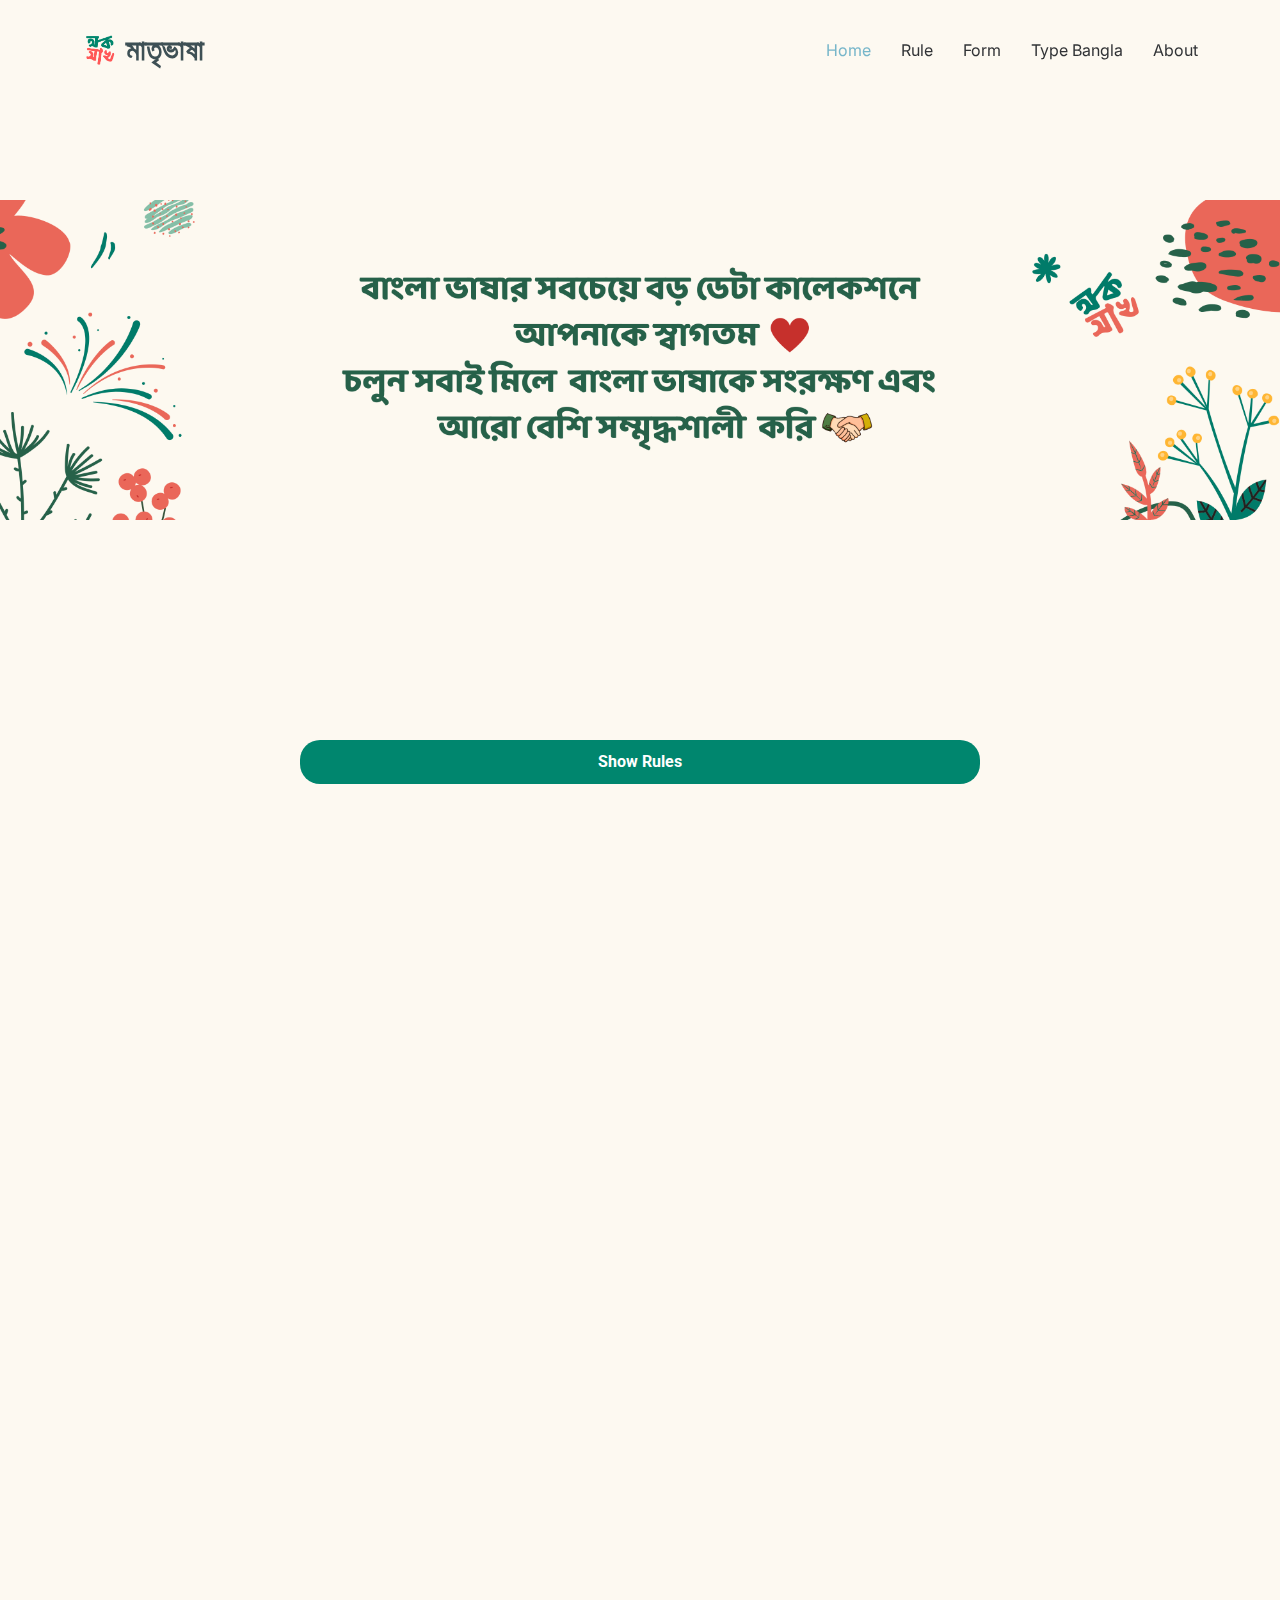
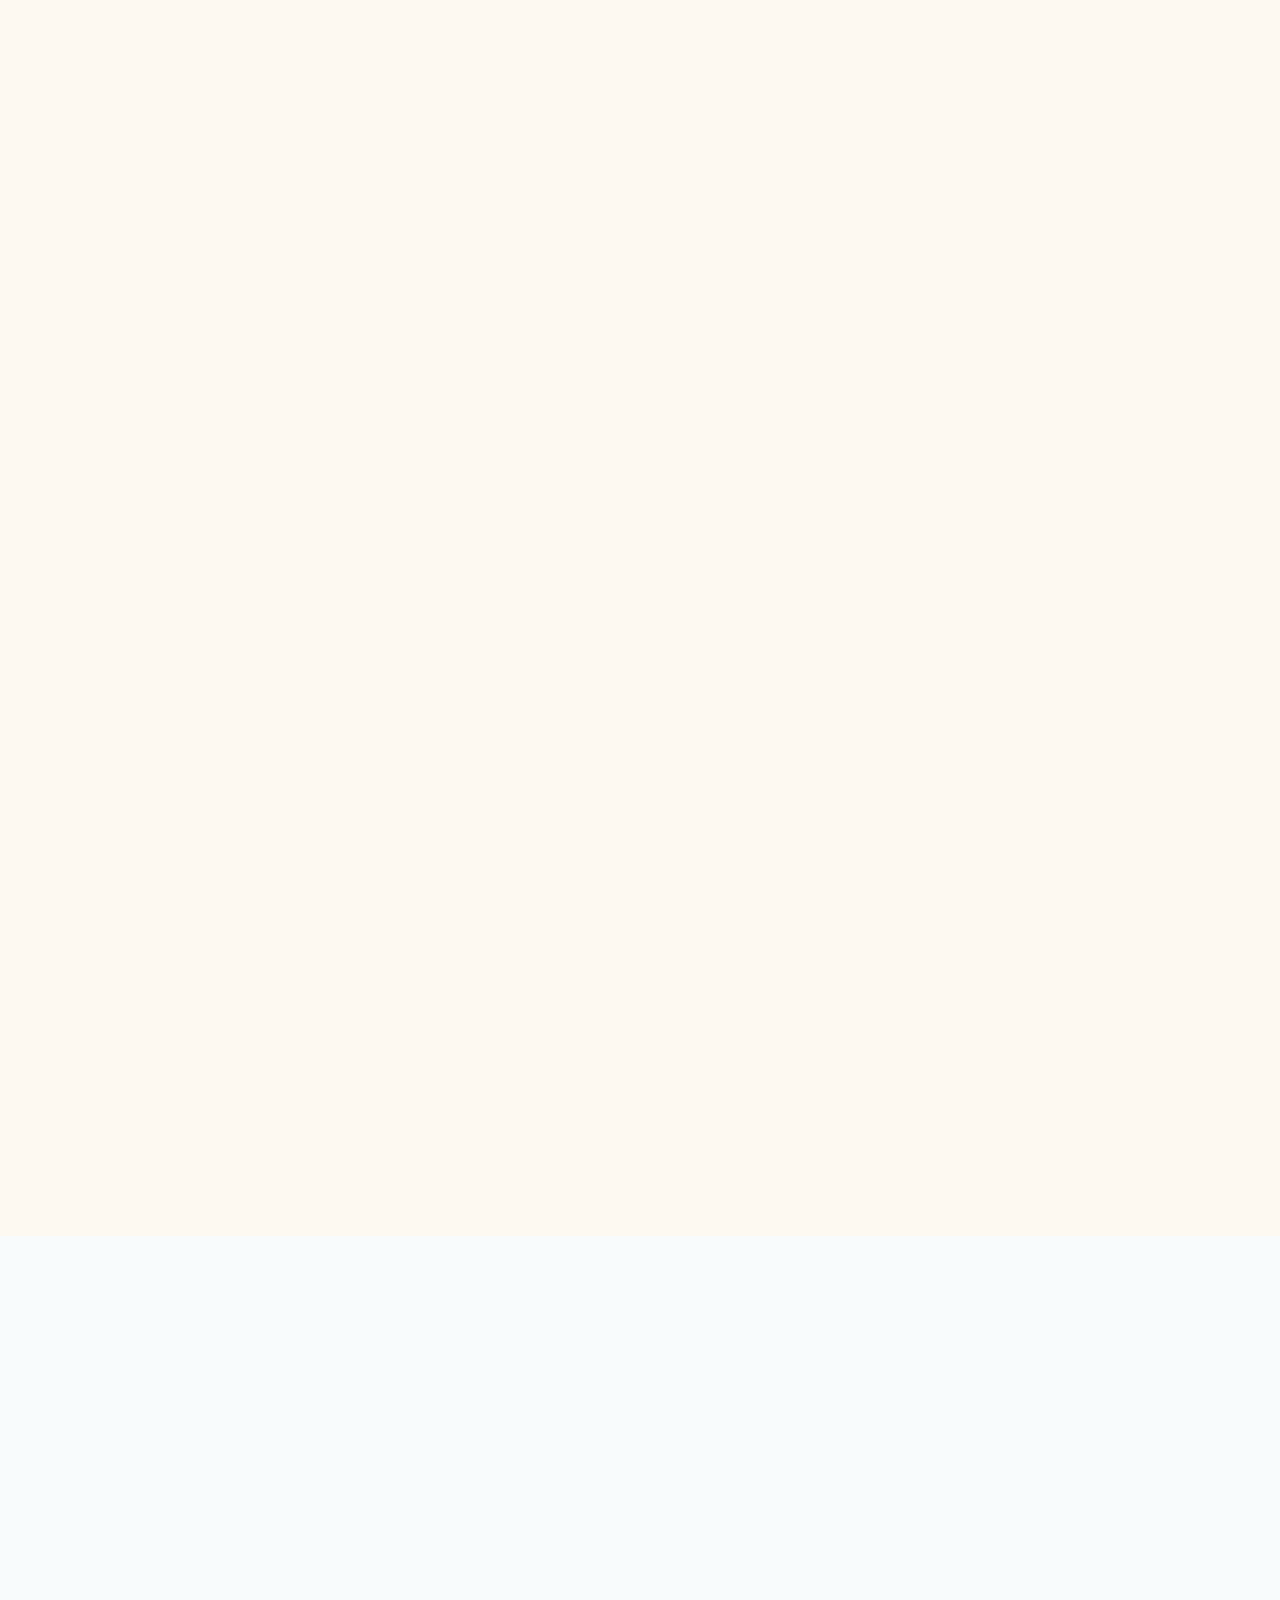
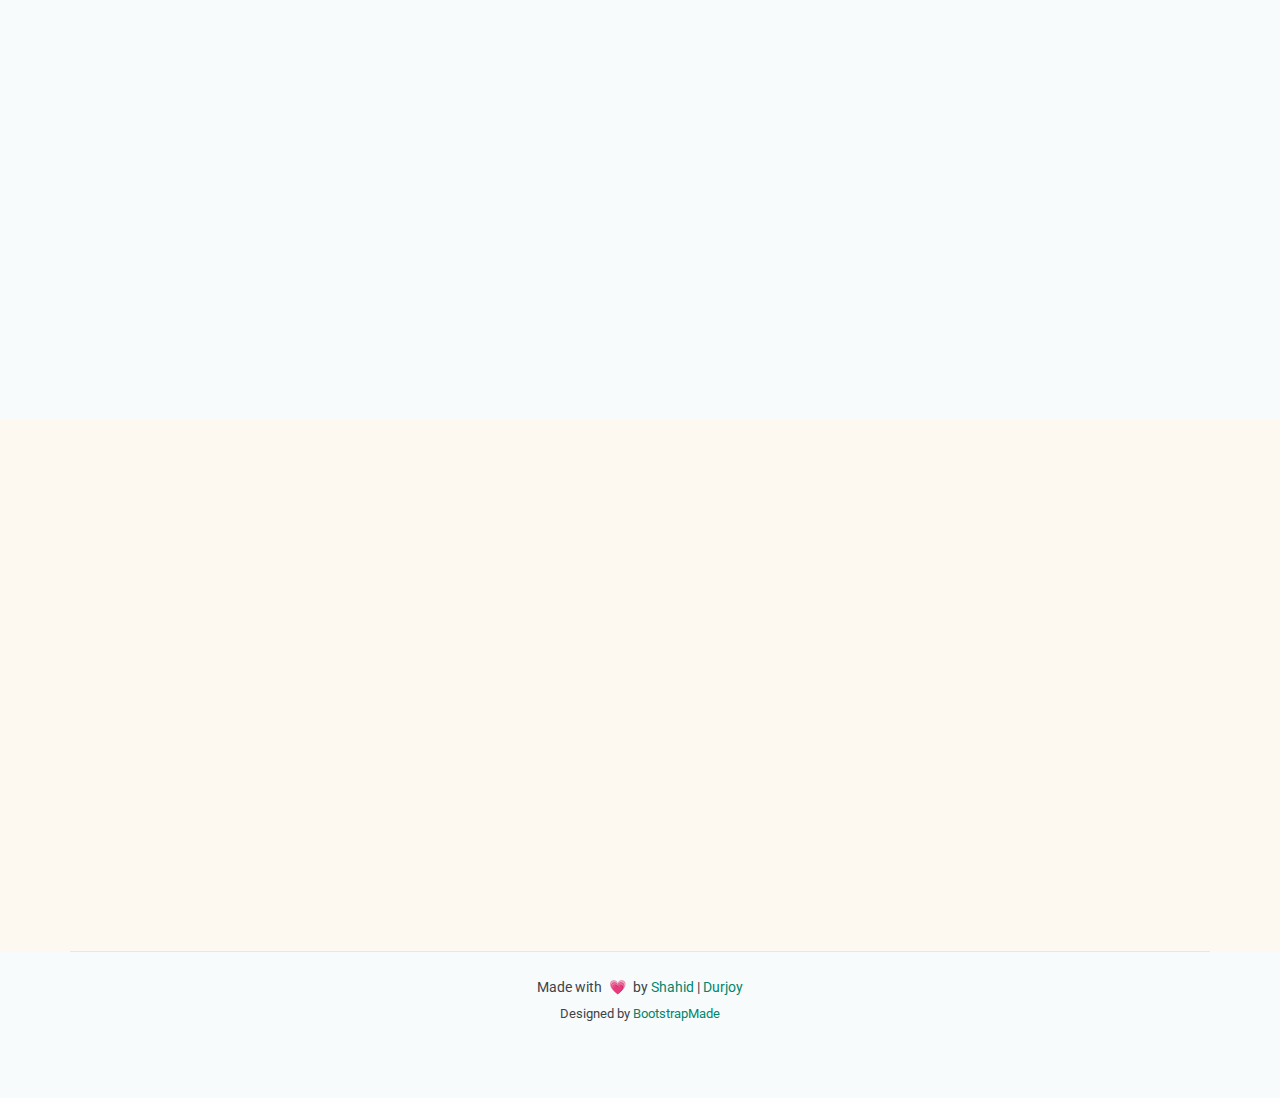
==== commit 2a1a4fb7: "rules are now nice" ====
--- a/index.html
+++ b/index.html
@@ -104,7 +104,9 @@
     <nav id="navmenu" class="navmenu">
       <ul>
         <li><a href="index.html#hero" class="active">Home</a></li>
+        <li><a href="#rule">Rule</a></li>
         <li><a href="#form">Form</a></li>
+        <li><a href="type.html">Type Bangla</a></li>
         <li><a href="#about">About</a></li>
         <!-- <li><a href="index.#contact">Contact</a></li> -->
       </ul>
@@ -145,7 +147,7 @@
 
   </section><!-- /Hero Section -->
   </section><!-- /Hero Section -->
-  <section id="Rules">
+  <section id="rule">
     <style>
       .expandable-div {
         width: 100%;
@@ -189,8 +191,9 @@
         transition: background-color 0.3s ease;
       }
 
+
       .expandable-div button:hover {
-        background-color: #00866e;
+        background-color: rgba(56, 141, 168, 0.91);
       }
 
       /*.expandable-div button:focus {*/
@@ -221,39 +224,43 @@
         <h4 style="font-weight: bold">প্রথমে আপনার আঞ্চলিক ভাষা সিলেক্ট করুন, তারপর পরবর্তী শুদ্ধ বাংলা বাক্যগুলিকে  আঞ্চলিক ভাষায় লিখুন।</h4>
         <h5 style="font-weight: bold">Rules</h5>
         <ul>
-          <li> দাড়ি কমা  বা কোনো বিরামচিহ্ন দেয়ার প্রয়োজন নেই </li>
-          <li> আঞ্চলিক ভাষা করতে   অবশ্যই বাংলা ভাষায় টাইপ হবে:  মোবাইল থেকে  টাইপ করুন অথবা এখানে গিয়ে টাইপ করুন</li>
+          <li> দাড়ি কমা বা কোনো বিরামচিহ্ন দেয়ার প্রয়োজন নেই </li>
+          <li>
+            আঞ্চলিক ভাষা করতে অবশ্যই বাংলা ভাষায় টাইপ হবে: মোবাইল থেকে টাইপ বাংলায় করুন অথবা
+            <a href="type.html" target="_blank">কম্পিউটার ব্যবহার করলে বাংলায় টাইপ করার জন্য এখানে ক্লিক করুন</a>
+            <button href="type.html" style="width: 20%; padding: 2px; display: inline-block;">Click Me</button>
+          </li>
           <li> প্রতিটি শব্দের সাথে মিল রেখে  লেখার চেষ্টা করুন:  </li>
 
         </ul>
-<table style="border-collapse: collapse; width: 100%;">
-    <tr>
-        <td style="border: 1px solid black; padding: 8px; font-weight: bold">শুদ্ধ</td></td>
-        <td style="border: 1px solid black; padding: 8px;">আমি </td>
-        <td style="border: 1px solid black; padding: 8px;">যখন</td>
-        <td style="border: 1px solid black; padding: 8px;">স্কুলে</td>
-        <td style="border: 1px solid black; padding: 8px;">ছিলাম</td>
-        <td style="border: 1px solid black; padding: 8px;">তখন</td>
-        <td style="border: 1px solid black; padding: 8px;">আমার</td>
-        <td style="border: 1px solid black; padding: 8px;">প্রিয়</td>
-        <td style="border: 1px solid black; padding: 8px;">বিষয়</td>
-        <td style="border: 1px solid black; padding: 8px;">ছিল</td>
-        <td style="border: 1px solid black; padding: 8px;">বাংলা</td>
-    </tr>
-    <tr>
-        <td style="border: 1px solid black; padding: 8px;font-weight: bold">বরিশাল</td>
-        <td style="border: 1px solid black; padding: 8px;">মুই</td>
-        <td style="border: 1px solid black; padding: 8px;">যহন</td>
-        <td style="border: 1px solid black; padding: 8px;">ইশকুলে</td>
-        <td style="border: 1px solid black; padding: 8px;">আল্লাম</td>
-        <td style="border: 1px solid black; padding: 8px;">তহন</td>
-        <td style="border: 1px solid black; padding: 8px;">মোর</td>
-        <td style="border: 1px solid black; padding: 8px;">পিরিও</td>
-        <td style="border: 1px solid black; padding: 8px;">বিষয়</td>
-        <td style="border: 1px solid black; padding: 8px;">আল্লে</td>
-        <td style="border: 1px solid black; padding: 8px;">বাংলা</td>
-    </tr>
-</table>
+        <table style="border-collapse: collapse; width: 100%;">
+          <tr>
+            <td style="border: 1px solid black; padding: 8px; font-weight: bold">শুদ্ধ</td></td>
+            <td style="border: 1px solid black; padding: 8px;">আমি </td>
+            <td style="border: 1px solid black; padding: 8px;">যখন</td>
+            <td style="border: 1px solid black; padding: 8px;">স্কুলে</td>
+            <td style="border: 1px solid black; padding: 8px;">ছিলাম</td>
+            <td style="border: 1px solid black; padding: 8px;">তখন</td>
+            <td style="border: 1px solid black; padding: 8px;">আমার</td>
+            <td style="border: 1px solid black; padding: 8px;">প্রিয়</td>
+            <td style="border: 1px solid black; padding: 8px;">বিষয়</td>
+            <td style="border: 1px solid black; padding: 8px;">ছিল</td>
+            <td style="border: 1px solid black; padding: 8px;">বাংলা</td>
+          </tr>
+          <tr>
+            <td style="border: 1px solid black; padding: 8px;font-weight: bold">বরিশাল</td>
+            <td style="border: 1px solid black; padding: 8px;">মুই</td>
+            <td style="border: 1px solid black; padding: 8px;">যহন</td>
+            <td style="border: 1px solid black; padding: 8px;">ইশকুলে</td>
+            <td style="border: 1px solid black; padding: 8px;">আল্লাম</td>
+            <td style="border: 1px solid black; padding: 8px;">তহন</td>
+            <td style="border: 1px solid black; padding: 8px;">মোর</td>
+            <td style="border: 1px solid black; padding: 8px;">পিরিও</td>
+            <td style="border: 1px solid black; padding: 8px;">বিষয়</td>
+            <td style="border: 1px solid black; padding: 8px;">আল্লে</td>
+            <td style="border: 1px solid black; padding: 8px;">বাংলা</td>
+          </tr>
+        </table>
         <br>
 
         <h5 style="font-weight: bold">Examples</h5>
@@ -281,43 +288,45 @@
         }
       }
     </script>
+
+    <style>
+      .expandable-div {
+        width: 100%;
+        max-width: 700px;
+        margin: 20px auto;
+        border: none;
+        border-radius: 5px;
+        padding: 10px;
+        background-color: rgba(249, 249, 249, 0);
+      }
+
+      .expandable-div .content {
+        max-height: 0;
+        overflow: hidden;
+        transition: max-height 0.5s ease-out;
+      }
+
+      .expandable-div.expanded .content {
+        max-height: 1000px; /* Set a large enough height to accommodate the content */
+        transition: max-height 0.5s ease-in;
+      }
+
+      .expandable-div button {
+        width: 100%;
+        padding: 10px;
+        background-color: rgb(0, 134, 110);
+        color: white;
+        border: none;
+        border-radius: 20px;
+        cursor: pointer;
+      }
+
+      .expandable-div button:focus {
+        outline: none;
+      }
+    </style>
   </section>
-  <style>
-    .expandable-div {
-      width: 100%;
-      max-width: 700px;
-      margin: 20px auto;
-      border: none;
-      border-radius: 5px;
-      padding: 10px;
-      background-color: rgba(249, 249, 249, 0);
-    }
-
-    .expandable-div .content {
-      max-height: 0;
-      overflow: hidden;
-      transition: max-height 0.5s ease-out;
-    }
-
-    .expandable-div.expanded .content {
-      max-height: 1000px; /* Set a large enough height to accommodate the content */
-      transition: max-height 0.5s ease-in;
-    }
-
-    .expandable-div button {
-      width: 100%;
-      padding: 10px;
-      background-color: rgb(0, 134, 110);
-      color: white;
-      border: none;
-      border-radius: 20px;
-      cursor: pointer;
-    }
-
-    .expandable-div button:focus {
-      outline: none;
-    }
-  </style>
+
 
 
 
